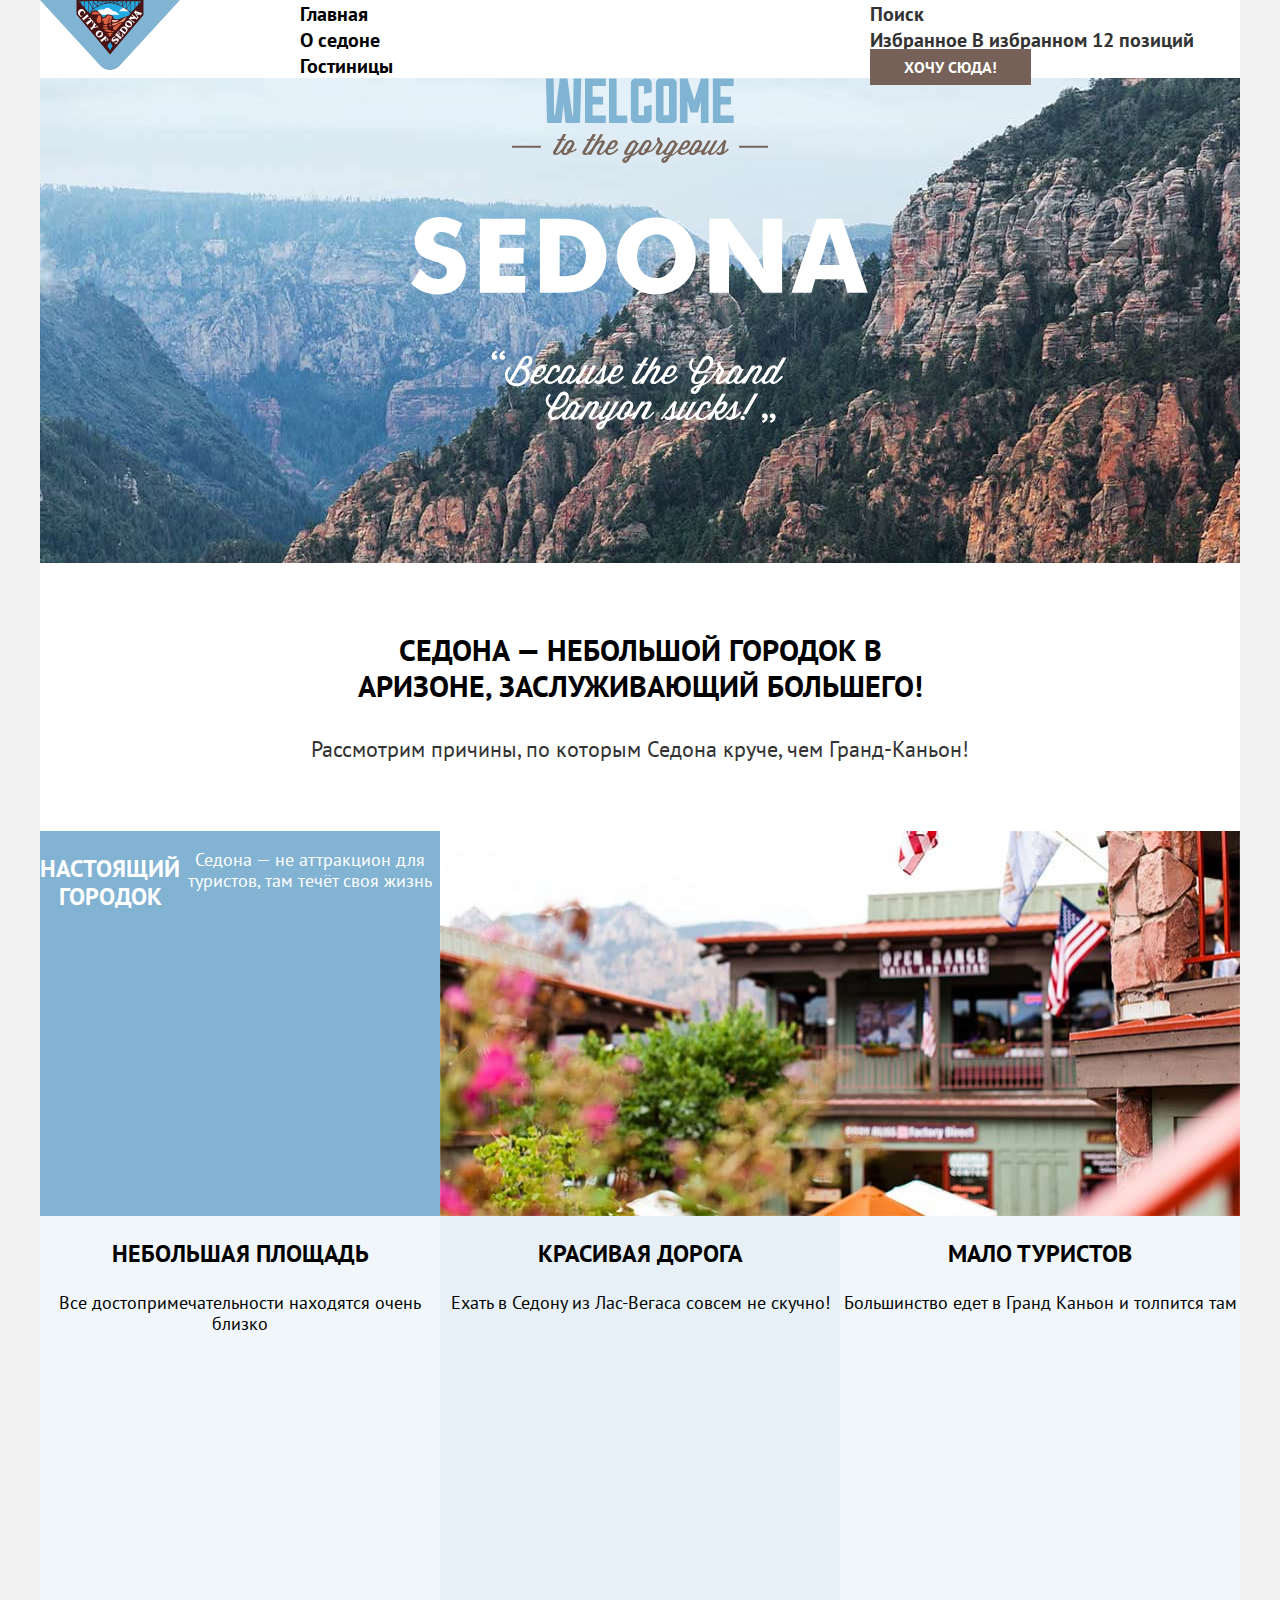
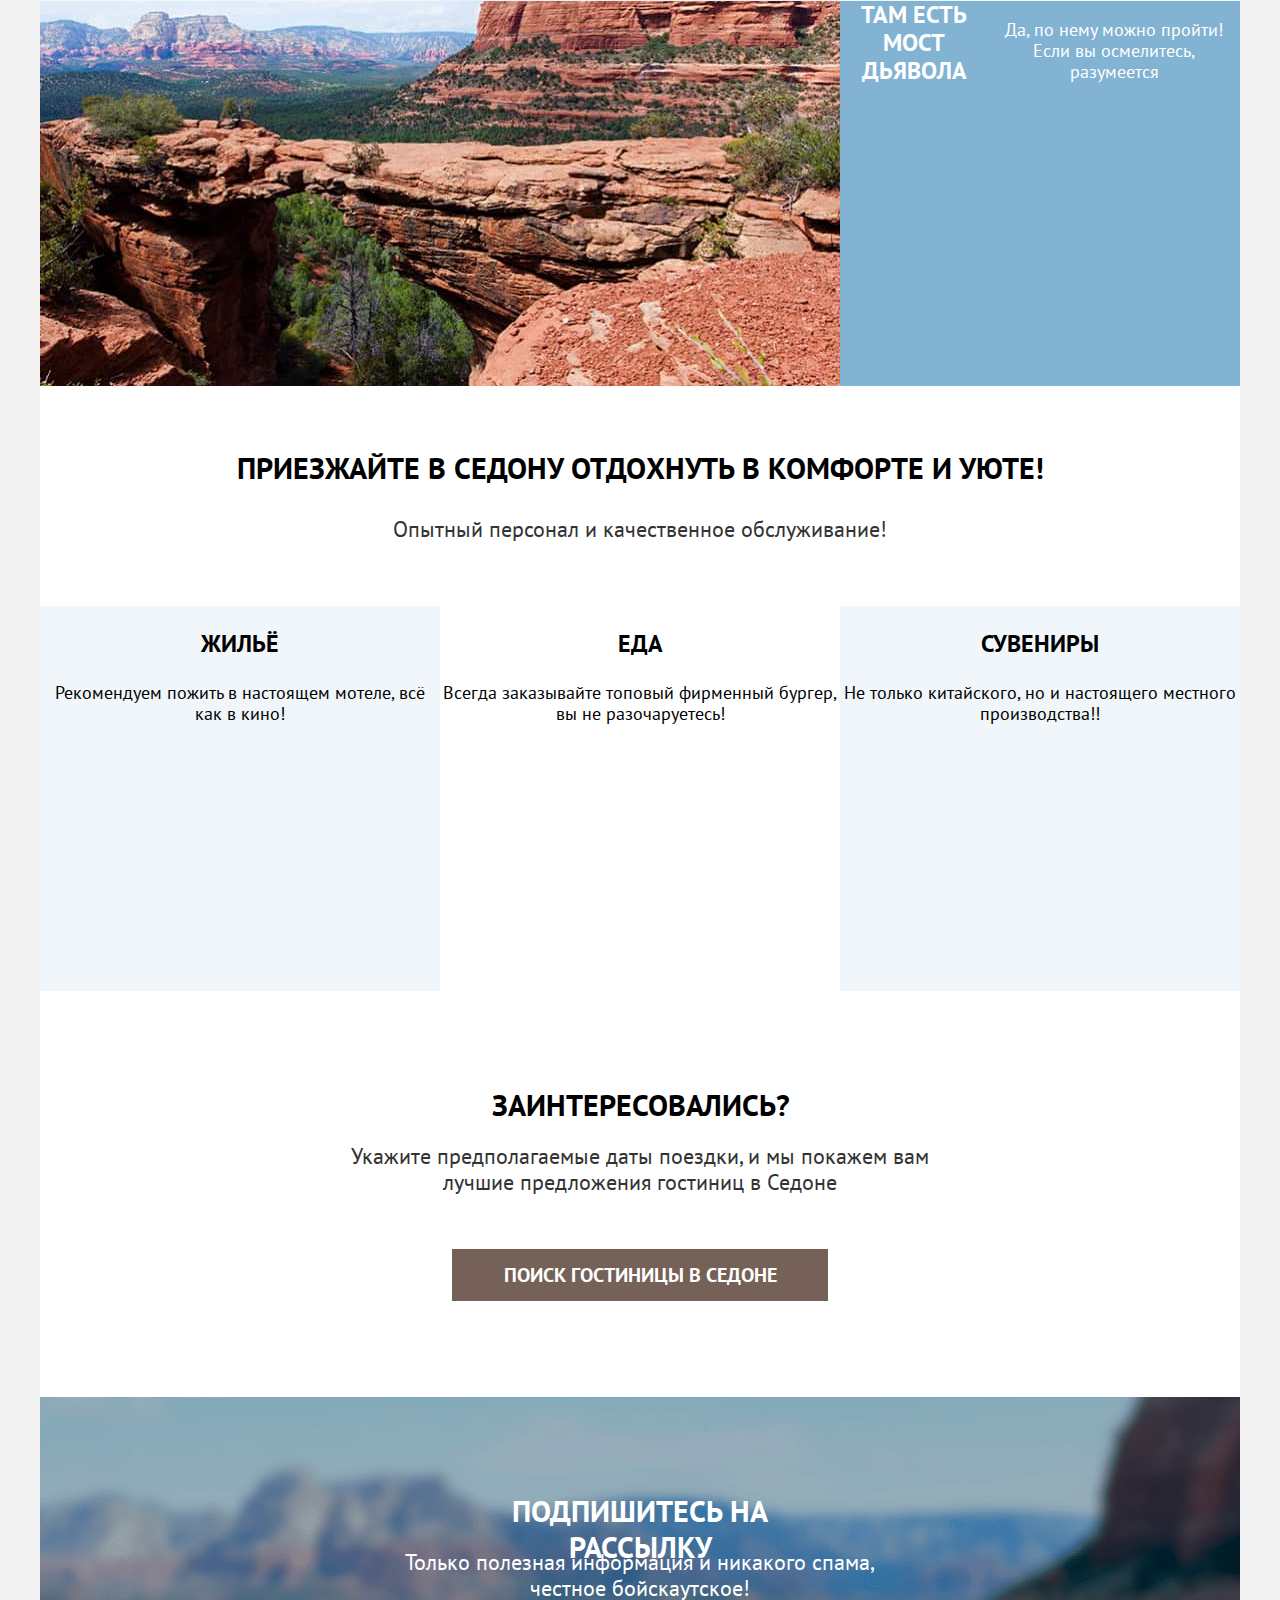
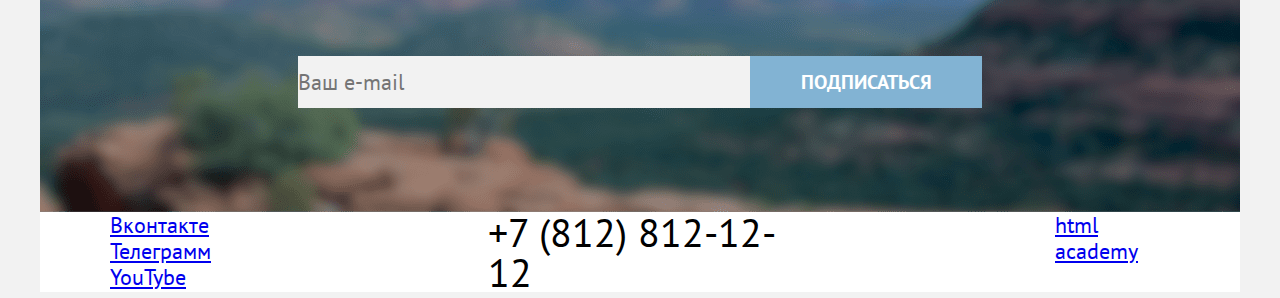
==== index.html @ b37334f2 "Закрывает тег div в main главной страницы" ====
<!DOCTYPE html>
<html lang="ru">
  <head>
    <meta charset="utf-8">
    <title>HTML Academy: Седона</title>
    <link rel="stylesheet" href="styles/styles.css">
  </head>


  <body>
    <div class="wrapper">
    <header class="page-header">
      <div class="navigation-container">
      <a class="navigation-logo" href="index.html">
        <img class="header-logo" src="images/header/logo.svg" width="140" height="70" alt="Логотип city of Sedona">
      </a>
      <nav class="navigation">
        <ul class="navigation-list">
          <li class="navigation-item">
            <a class="navigation-link navigation-link-curret" href="index.html">Главная</a>
          </li>
          <li class="navigation-item">
            <a class="navigation-link" href="#">О седоне</a>
          </li>
          <li class="navigation-item">
            <a class="navigation-link" href="catalog.html">Гостиницы</a>
          </li>
        </ul>
      </nav>

        <ul class="navigation-user-list">
          <li class="navigation-user-item">
            <a class="navigation-user-link" href="#">
              <span class="visually-hidden">
                Поиск
              </span>
            </a>
          </li>
          <li class="navigation-user-item">
            <a class="navigation-user-link" href="#">
              <span class="visually-hidden">Избранное</span>
              <span class="visually-hidden">В избранном 12 позиций</span>
            </a>
          </li>
          <li class="navigation-user-item">
            <a class="button button-navigation-user-item button-small" href="#">
                Хочу сюда!
            </a>
          </li>
        </ul>
      </div>
    </header>

    <main class="main-container main-index">
      <div class="page-container">
        <div class="main-index-promo">
          <h1 class="visually-hidden" hidden>Седона</h1>
          <img class="hero-logo" src="images/welcome.svg" width="458" height="352" alt="Welcome to the gorgeous Sedona because the grand canyon sucks">
        </div>

        <section class="advantages">
          <h2 class="visually-hidden" hidden>Преимущества</h2>
          <p class="promo-title-text">Седона — небольшой городок в Аризоне, заслуживающий большего!</p>
          <p class="advantages-text">Рассмотрим причины, по которым Седона круче, чем Гранд-Каньон!</p>
          <ul class="advantages-list">
            <li class="advantages-item-photo">
              <h3 class="advantages-title">Настоящий городок</h3>
              <p class="advantages-description">Седона — не аттракцион для туристов, там течёт своя жизнь</p>
              <img src="images/photo-1.jpg" width="800" height="385" alt="Вид из окна">
            </li>
            <li class="advantages-item">
              <h3 class="advantages-title">Небольшая площадь</h3>
              <p class="advantages-description">Все достопримечательности находятся очень близко</p>
            </li>
            <li class="advantages-item">
              <h3 class="advantages-title">Красивая дорога</h3>
              <p class="advantages-description">Ехать в Седону из Лас-Вегаса совсем не скучно!</p>
            </li>
            <li class="advantages-item">
              <h3 class="advantages-title">Мало туристов</h3>
              <p class="advantages-description">Большинство едет в Гранд Каньон и толпится там</p>
            </li>
            <li class="advantages-item-photo">
              <h3 class="visually-hidden" hidden>Мост дьявола</h3>
              <img src="images/photo-2.jpg" width="800" height="385" alt="Мост дьявола">
              <b class="advantages-title">Там есть мост дьявола</b>
              <p class="advantages-description">Да, по нему можно пройти! Если вы осмелитесь, разумеется</p>
            </li>
          </ul>
        </section>

        <section class="services">
          <h2 class="visually-hidden" hidden>Услуги</h2>
          <p class="services-title">Приезжайте в Седону отдохнуть в комфорте и уюте!</p>
          <p class="services-text">Опытный персонал и качественное обслуживание!</p>
          <ul class="services-list">
            <li class="services-item">
              <h3 class="services-hotel services-item-title">Жильё</h3>
              <p class="services-item-text">Рекомендуем пожить в настоящем мотеле, всё как в кино!</p>
            </li>
            <li class="services-item">
              <h3 class="services-food services-item-title">Еда</h3>
              <p class="services-item-text">Всегда заказывайте топовый фирменный бургер, вы не разочаруетесь!</p>
            </li>
            <li class="services-item">
              <h3 class="services-souvenirs services-item-title">Сувениры</h3>
              <p class="services-item-text">Не только китайского, но и настоящего местного производства!!</p>
            </li>
          </ul>
        </section>
        <div class="hotel-search">
          <p class="hotel-search-title">Заинтересовались?</p>
          <p class="hotel-search-text">Укажите предполагаемые даты поездки, и мы покажем вам лучшие предложения гостиниц в Седоне</p>
          <a class="button button-search-hotel button-large" href="#">ПОИСК ГОСТИНИЦЫ В СЕДОНЕ</a>
        </div>
      </div>
    </main>

    <footer class="page-footer">
      <section class="newsletter">
        <h2 class="page-main">Подпишитесь на рассылку</h2>
          <p class="page-main-text">Только полезная информация и никакого спама, честное бойскаутское!</p>
          <form class="newsletter-form" action="https://echo.htmlacademy.ru/" method="post">
          <input class="field" placeholder="Ваш e-mail" type="email" name="newsletter-mail" id="newsletter-email" required>
          <button class="button newsletter-button button-large" type="submit">
            <span>Подписаться</span>
          </button>
          </form>
      </section>

      <section class="footer-social">
        <ul class="footer-social-list">
          <li class="footer-social-item">
            <a class="social-button" href="https://vk.com/htmlacademy">
              <span class="visually-hidden">Вконтакте</span>
            </a>
          </li>
          <li class="footer-social-item">
            <a class="social-button" href="https://t.me/htmlacademy">
              <span class="visually-hidden">Телеграмм</span>
            </a>
          </li>
          <li class="footer-social-item">
            <a class="social-button" href="https://www.youtube.com/user/htmlacademyru">
              <span class="visually-hidden">YouTybe</span>
            </a>
        </ul>

        <a class="footer-contacts-phone" href="tel:+78128121212">+7 (812) 812-12-12</a>

        <a class="htmlacademy-link" href="https://htmlacademy.ru/" >
          <span class="visually-hidden">html academy</span>
        </a>

      </section>

    </footer>
  </div>

  </body>

</html>
---- styles/styles.css ----
@font-face {
  font-family: "PT Sans";
  font-style: normal;
  font-weight: 400;
  src: url("../fonts/ptsans-400.woff2") format("woff2");
  font-display: swap;
}

@font-face {
  font-family: "PT Sans";
  font-style: normal;
  font-weight: 700;
  src: url("../fonts/ptsans-700.woff2") format("woff2");
  font-display: swap;
}

html {
  height: 100%;
}

body {
  margin: 0;
  display: flex;
  min-height: 100%;
  flex-direction: column;
  font-family: "PT Sans", sans-serif;
  font-size: 22px;
  line-height: 26px;
  color: #333333;
  background-color: #F2F2F2;
}

.wrapper {
  margin-left: auto;
  margin-right: auto;
  background-color: #FFFFFF;
  width: 1200px;
}

.page-header {
  display: flex;
  width: 1200px;
  margin: 0 auto;
}

.main-container {
  flex-grow: 1;
}

/*Навигация*/

.navigation-container {
  display: flex;
  width: 1200px;
  margin: 0 auto;
}

.navigation-logo {
  width: 140px;
  margin-right: auto;
}

.navigation-list {
  width: 600px;
  margin: 0;
  padding: 0;
}

.navigation-user-list {
  width: 300px;
  margin: 0;
  padding: 0;
  margin-left:  auto;
}

.navigation-link {
  font-size: 20px;
  line-height: 24px;
  font-weight: 700;
  color: #000000;
  text-decoration: none;
}
.main-container {
  flex-grow: 1;
}

.navigation-list,
.advantages-list,
.navigation-user-list,
.services-list,
.footer-social-list {
  list-style: none;
}

.navigation-list {
  width: 450px;
  margin: 0;
  padding: 0;
}

.navigation-user-list {
  width: 370px;
  margin: 0;
  margin-left: auto;
  padding: 0;
}

.navigation-user-link {
  font-size: 20px;
  line-height: 24px;
  font-weight: 700;
  color: inherit;
  text-decoration: none;
}

.button-navigation-user-item {
  width: 92px;
  height: 20px;
  padding: 8px 34px;
}

/*Кнопки*/

.button {
  color: #FFFFFF;
  background-color: #756157;
  font: inherit;
  font-weight: 700;
  text-transform: uppercase;
  text-decoration: none;
  text-align: center;
  background-color: #756157;
}

.button-small {
  font-size: 16px;
  line-height: 20px;
  text-transform: uppercase;
}

.button-large {
  font-size: 20px;
  line-height: 36px;
  text-transform: uppercase;
}

.button-navigation-user-item {
  background-color: #756157;
}

.page-container {
  width: 1200px;
  margin: 0;
  padding: 0;
}

.main-index-promo {
  display: block;
  margin: 0 auto;
  width: 1200px;
  height: 485px;

  background-color: #8199a5;
  background-image: url("../images/hero.jpg");
  background-size: cover;
  background-repeat: no-repeat;
  background-position: center;
}

.hero-logo {
  display: block;
  margin: 0 auto;
}

.advantages-list,
.services-list {
  margin: 0;
  padding: 0;
  display: flex;
  flex-wrap: wrap;
}

.advantages {
  text-align: center;
  display: flex;
  flex-direction: column;
  margin: 0 auto;
}

.promo-title-text {
  font-size: 30px;
  line-height: 36px;
  font-weight: 700;
  text-transform: uppercase;
  color: #000000;

  width: 620px;
  height: 82px;
  margin: 0 auto;
  margin-top: 69px;
}

.advantages-text {
  margin-bottom: 69px;
}

.advantages-list {
  margin: 0;
  padding: 0;
  width: 1200px;
  display: flex;
  flex-wrap: wrap;
}

.advantages-title {
  font-size: 24px;
  line-height: 28px;
  text-transform: uppercase;
}

.advantages-item,
.services-item {
  margin: 0;
  color: #000000;
  background-color: rgba(131, 179, 211, 0.12);
  width: 400px;
  height: 385px;
}

.advantages-item-photo {
  display: flex;
  margin: 0;
  color: #FFFFFF;
  background-color: #82B3D3;
}

.advantages-photo {
  display: flex;
  flex-direction: column;
  width: 230px;
  height: 181px;
  padding: 102px 85px;
}


.advantages-item:nth-child(3) {
  background-color: rgba(131, 179, 211, 0.2);
}

.advantages-description {
  font-size: 18px;
  line-height: 21px;
}

.services{
  text-align: center;
}

.services-list {
  margin: 0;
  padding: 0;
  width: 1200px;
  display: flex;
}

.services-title {
  font-size: 30px;
  font-weight: 700;
  line-height: 36px;
  text-transform: uppercase;
  color: #000000;

  margin-top: 64px;
}

.services-text {
  margin-bottom: 64px;
}

.services-item-title {
  font-size: 24px;
  font-weight: 700;
  line-height: 28px;
  text-transform: uppercase;
  color: #000000;
}

.services-item-text {
  font-size: 18px;
  line-height: 21px;
}

.services-item:nth-child(even) {
  background-color: #FFFFFF;
}
.hotel-search {
  text-align: center;
  display: flex;
  flex-direction: column;
  width: 1200px;
  height: 406px;
}

.hotel-search-title {
  font-size: 30px;
  font-weight: 700;
  line-height: 36px;
  text-transform: uppercase;
  color: #000000;
  width: 297px;
  height: 36px;
  margin: 96px 451.5px 20px;
}

.hotel-search-text {
  width: 592px;
  height: 52px;
  margin: 0 304px;
}

.button-search-hotel {
  background-color: #756157;
  width: 276px;
  height: 36px;
  display: block;
  padding: 8px 50px;
  margin: 54px 412px 96px;
}

.newsletter {
  color: #FFFFFF;
  background-color: #9ec4e0;
  background-image: url("../images/footer/subscribe.png");
  background-size: cover;
  background-repeat: no-repeat;
  text-align: center;

  width: 1200px;
  height: 415px;
  margin: 0 auto;
  display: flex;
  flex-direction: column;
}

.page-main {
  font-size: 30px;
  font-weight: 700;
  line-height: 36px;
  text-transform: uppercase;

  width: 404px;
  height: 36.35px;
  margin: 96px 398px 20px;
}

.page-main-text {
  width: 475px;
  height: 52.51px;
  margin: 0 362.5px 54px;
}

.newsletter-form {
  display: flex;
  margin: 0 auto;
}

.field {
  font-size: 18px;;
  line-height: 24px;
  font: inherit;
  color: #000000;
  background-color: #F2F2F2;

  width: 452px;
  height: 52px;
  padding: 0;
  border: 0;
}

.newsletter-button {
  font-size: 20px;
  font-weight: 700;
  line-height: 36px;
  text-transform: uppercase;
  color: #FFFFFF;
  background-color: #82B3D3;

  width: 232px;
  height: 52px;
  padding: 0;
  border: 0;
}

.footer-social {
  display: flex;
  margin: 0 auto;
  justify-content: space-between;
  margin-left: 70px;
  margin-right: 70px;
}

.footer-social-list {
  width: 142px;
  margin: 0;
  padding: 0;
}

.footer-contacts-phone {
  width: 331px;
  font-size: 40px;
  line-height: 1;
  text-transform: uppercase;
  color: #000000;
  text-decoration: none;
}

.htmlacademy-link {
  width: 115px;
}

/*Catalog*/

.main-inner {
  display: flex;
  flex-direction: column;
  margin: 0 auto;
}

.filter-container {
  width: 1200px;
  height: 412px;
  color: #FFFFFF;
  background-color: #8abada;
  background-image: url("../images/filter.jpg");
  background-size: cover;
  background-repeat: no-repeat;
}

.inner-title {
  font-size: 60px;
  font-weight: 700;
  line-height: 78px;

  display: inline;
  width: 494.4px;
  height: 78px;
  margin: 35px 635.6px 8px 70px;
}

.breadcrumbs,
.catalog-filter-list,
.hotel-list,
.pagination {
  list-style: none;
}

/*Отборы*/

.catalog-filter-list {
  display: flex;
  flex-direction: column;
  width: 150.43px;
  height: 157px;
  padding-left: 0;
  margin: 0;
  }

.breadcrumbs {
  display: flex;
  margin-left: 70px;
  margin-bottom: 40px;
  margin-top: 0;
  padding: 0;
}

.breadcrumbs-link {
  font-size: 16px;
  line-height: 21px;
  margin-right: 28.5px;
}

.catalog-hotels {
  display: flex;
}
.catalog-filter {
  display: flex;
}


.catalog-filtr-group {
  margin-left: 70px;
  margin-right: 0;
  border: none;
  padding: 0;
}

/*Стоимость*/

.catalog-filter-price {
  display: flex;
  flex-direction: column;
  width: 288px;
  height: 160px;
  margin-left: 70px;
}

.catalog-filter-title {
  font-size: 20px;
  line-height: 24px;
  font-weight: 700;
  margin-bottom: 16px;
}

.catalog-filter-item {
  font-size: 18px;
  line-height: 23px;
  margin-top: 16px;
}

.filter-price {
  width: 288px;
  height: 160px;
  display: flex;
  justify-content: space-between;
}

.number-input {
  font-size: 18px;
  line-height: 24px;
  font-weight: 700;
  font-family: inherit;

  width: 143px;
  height: 24px;
  padding-top: 12px;
  padding-bottom: 12px;
  padding-left: 20px;
  margin: 12px 2px 32px 0;
  border: none;
}

/*Кнопки фильтра*/

.filter-button {
  width: 191px;
  height: 104px;
  margin-left: 70px;
  margin-top: 54px;
}

.button-submit {
  padding: 8px 50px;
  margin: 0 0 32px 70px;
  border: none;
  background-color: #82B3D3;
}

.button-reset {
  padding: 8px 57.5px;
  margin: 0 0 32px 70px;
  border: none;
  background-color: transparent;
}

/*Результаты поиска*/

.catalog-hotel-search {
  width: 1060px;
  padding-left: 70px;
  padding-right: 70px;
  background-color: #FFFFFF;
}

.results {
  display: flex;
}

.catalog-search {
  width: 338px;
  margin-right: 200px;
  font-size: 30px;
  line-height: 36px;
  font-weight: 700;
  text-transform: uppercase;
  color: #000000;
}

.select-control {
  width: 292px;
  height: 44px;
  margin-right: 62px;
}

.button-light {
  width: 48px;
  margin-left: 8px;
  font-size: 8px;
  background-color: #FFFFFF;
  color: #000000;
}

.select-control,
.info {
  font-size: 18px;
  line-height: 21px;
  color: #333333;
}

.hotel-list {
  display: flex;
  flex-wrap: wrap;
  margin: 0 auto;
  padding: 0;
  justify-content: space-between;
}

.hotel-card {
  text-align: center;
  width: 298px;
  padding: 20px;
  border: solid;
  border-color: rgba(230, 230, 230, 1);
  border-width: 1px;
}

.hotel-card-link {
  font-size: 24px;
  line-height: 28px;
  color: #000000;
  font-weight: 700;
  text-decoration: none;
}


.details {
  background-color: #756157;
}

.favourites {
  background-color: #82B3D3;
}

.favourites-in {
  background-color: #7DB54F;
}

.hotel-rating {
  color: #333333;
  background-color: #F2F2F2;
  font-weight: 400;
}

/*Пагинация*/

.pagination {
  display: flex;
  margin: 0 auto;
  width: 1060px;
  height: 60px;
  margin-top: 40px;
}

.pagination-link {
  font-size: 20px;
  line-height: 36px;
  font-weight: 700;
  color: #FFFFFF;
  background-color: #82B3D3;
  text-decoration: none;
  text-align: center;
}

.ellipsis {
  font-weight: 400;
  color: #000000;
  background-color:inherit;
}

.pagination-current {
  color: #000000;
  background-color: #F2F2F2;
}

.pade-footer-catalog {
  text-align: center;

  width: 1200px;
  height: 415px;
  margin: 0 auto;
  display: flex;
  flex-direction: column;
}

.pade-footer-catalog {
  color: #000000;
  background-color: #FFFFFF;
}

.page-main-text-catalog {
  color: #333333;
}
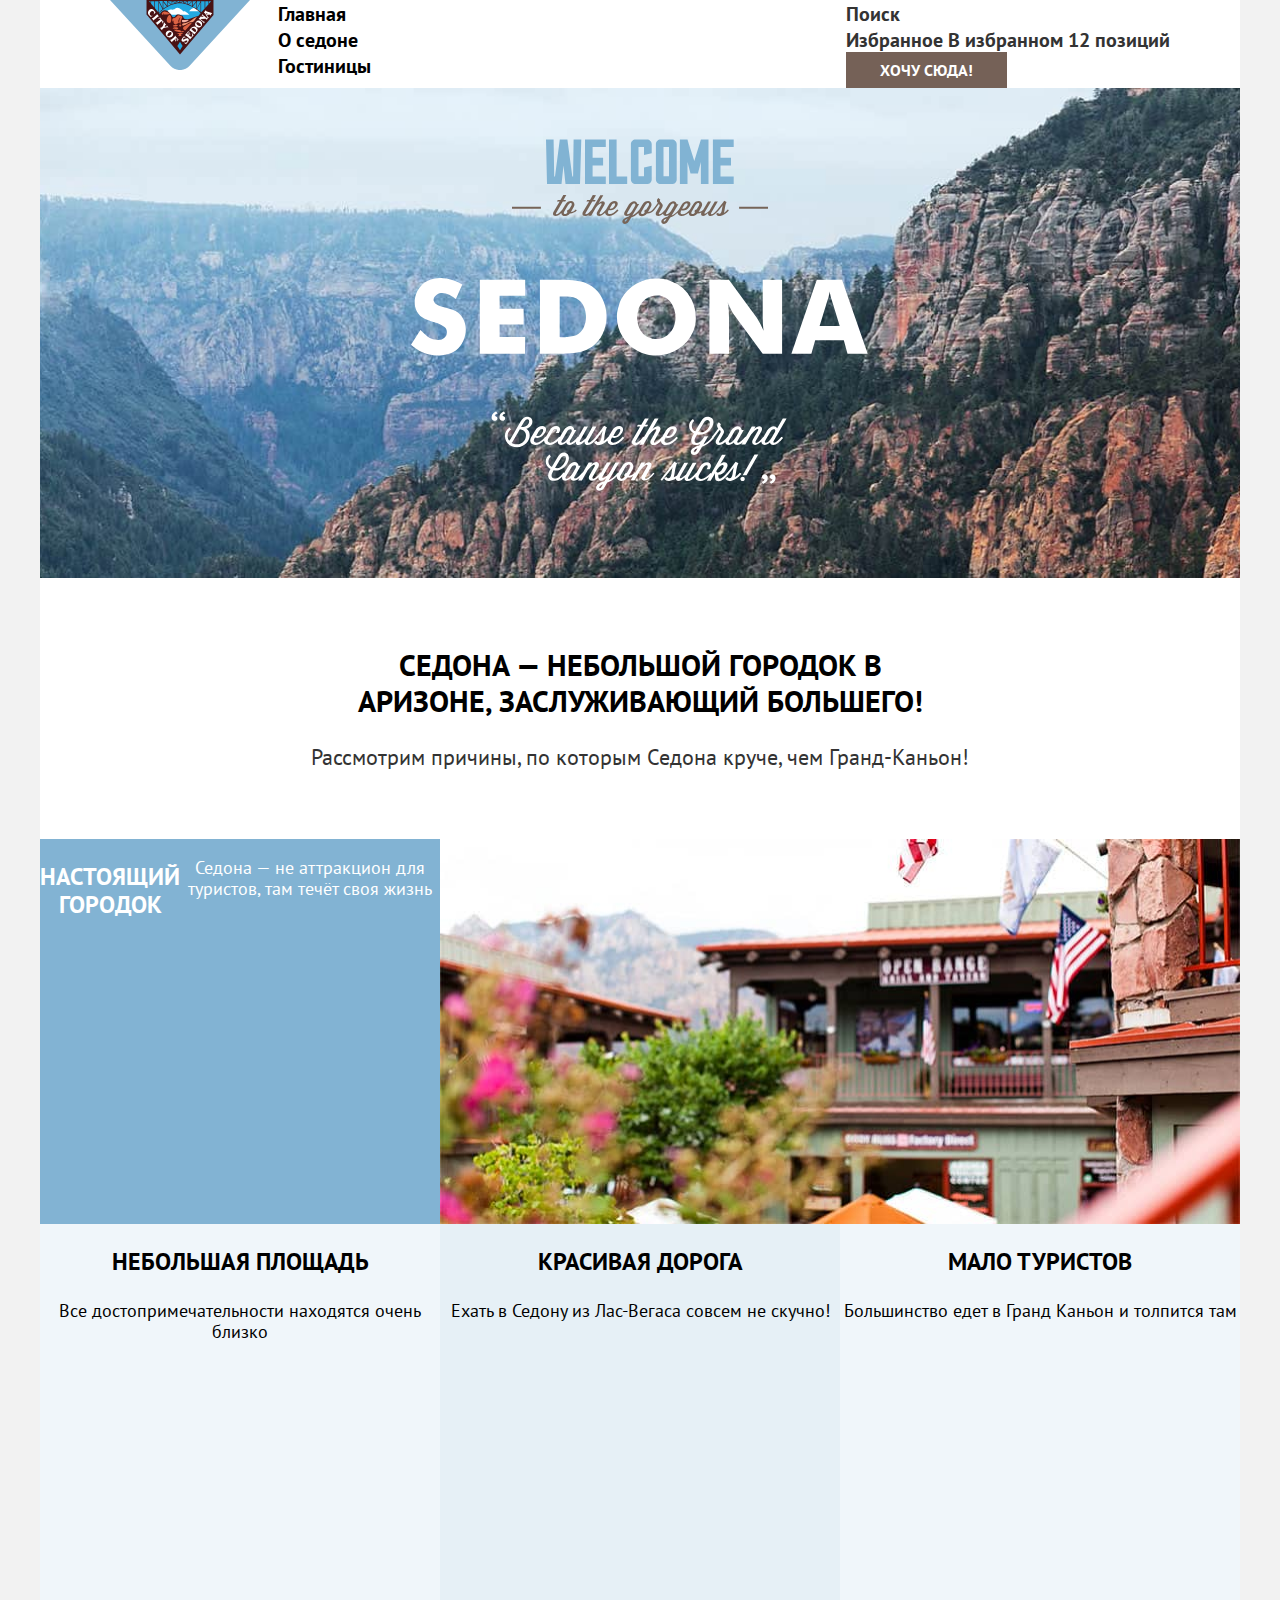
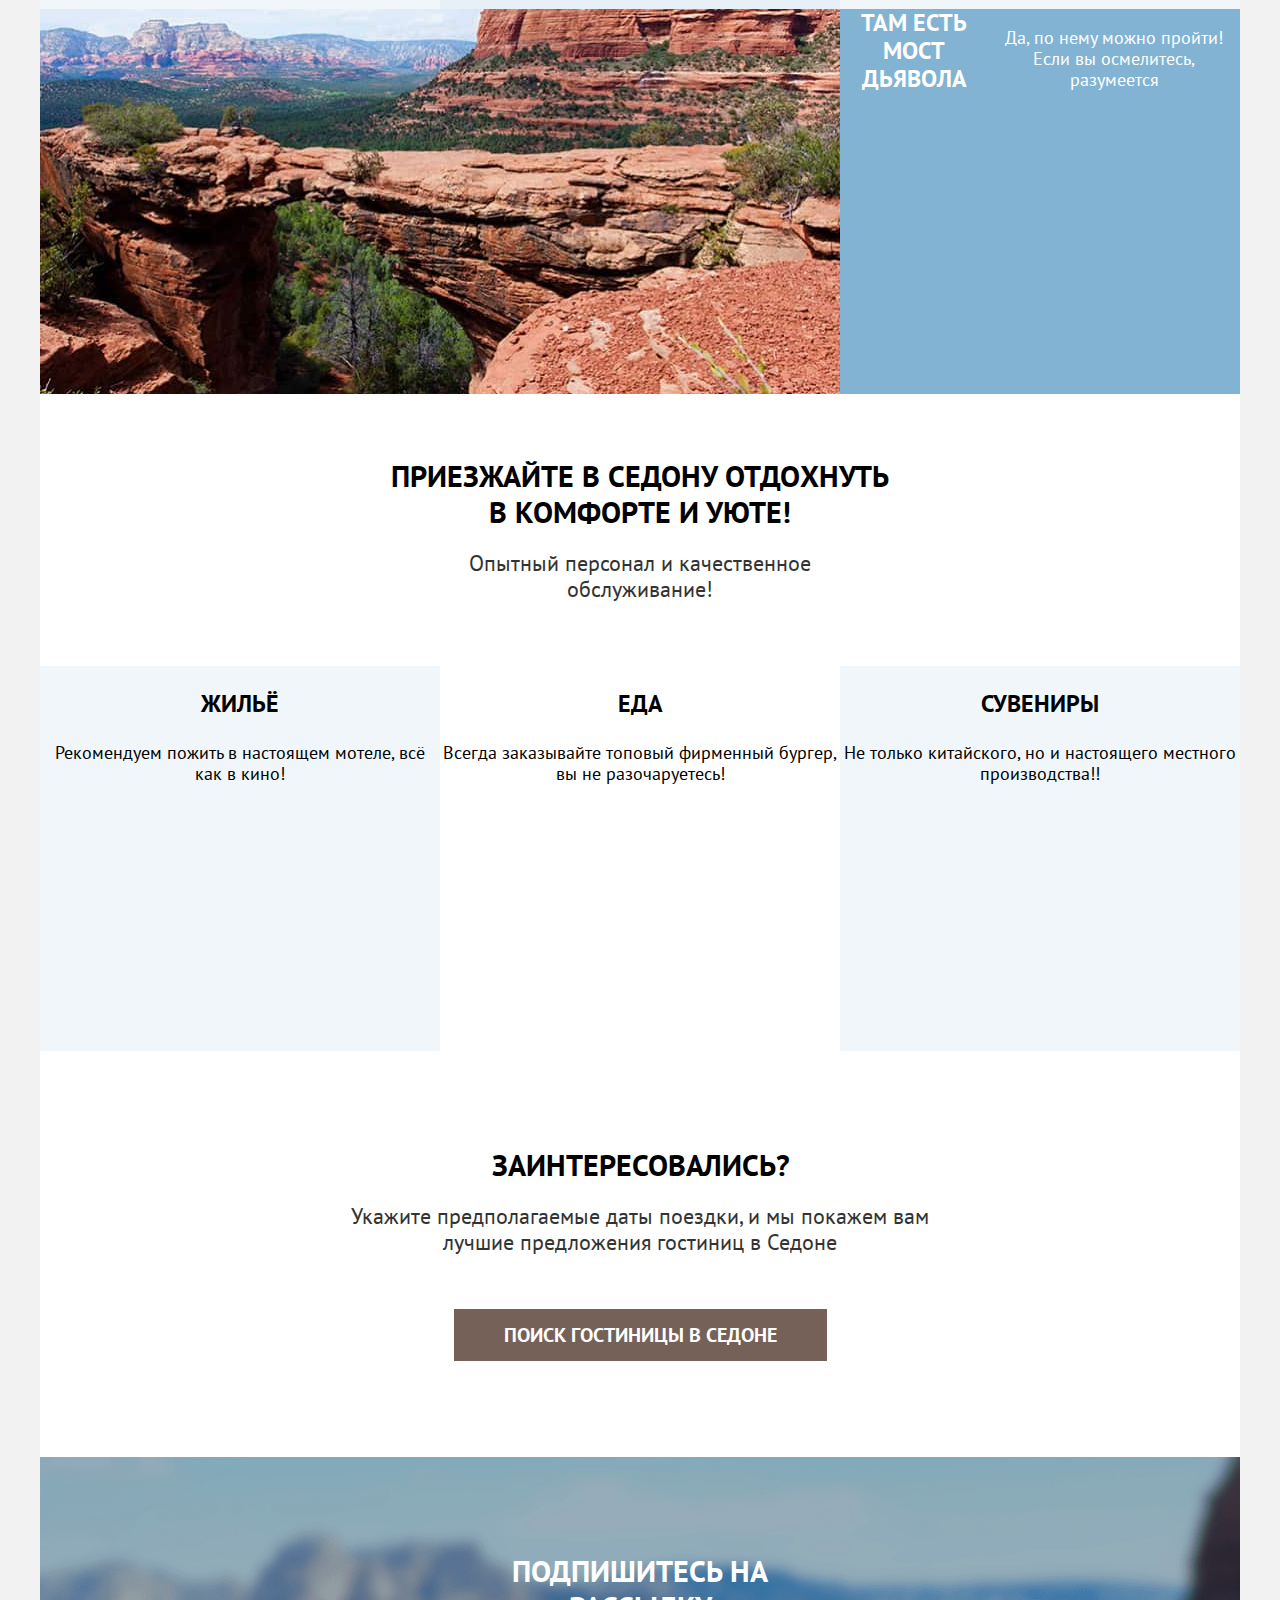
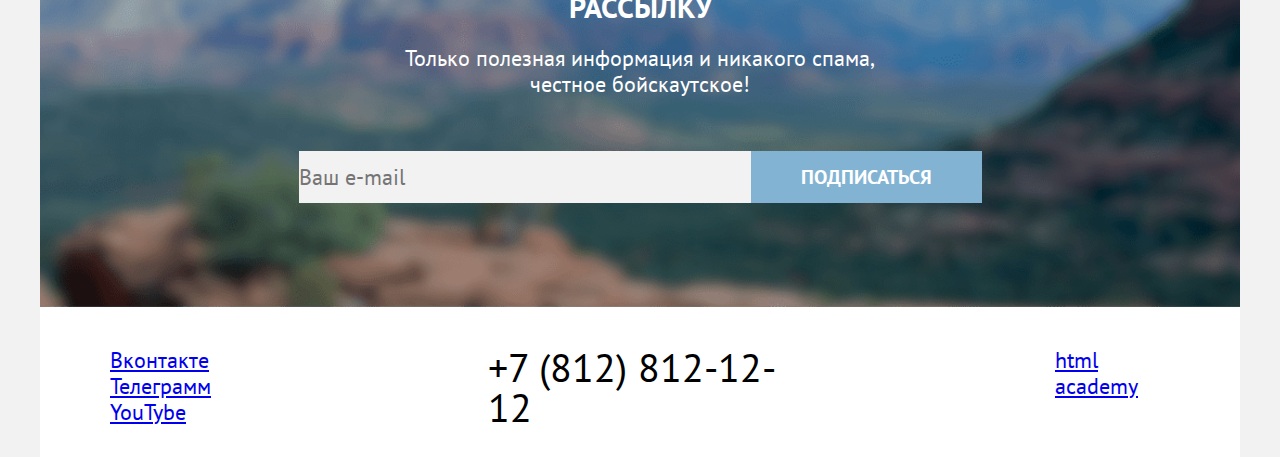
==== commit 649aab24: "Исправляет замечания: сетка страниц и крупных блоков на флексах" ====
--- a/index.html
+++ b/index.html
@@ -8,9 +8,8 @@
 
 
   <body>
-    <div class="wrapper">
+    <div class="wrapper page-box">
     <header class="page-header">
-      <div class="navigation-container">
       <a class="navigation-logo" href="index.html">
         <img class="header-logo" src="images/header/logo.svg" width="140" height="70" alt="Логотип city of Sedona">
       </a>
@@ -48,11 +47,9 @@
             </a>
           </li>
         </ul>
-      </div>
     </header>
 
     <main class="main-container main-index">
-      <div class="page-container">
         <div class="main-index-promo">
           <h1 class="visually-hidden" hidden>Седона</h1>
           <img class="hero-logo" src="images/welcome.svg" width="458" height="352" alt="Welcome to the gorgeous Sedona because the grand canyon sucks">
@@ -113,7 +110,6 @@
           <p class="hotel-search-text">Укажите предполагаемые даты поездки, и мы покажем вам лучшие предложения гостиниц в Седоне</p>
           <a class="button button-search-hotel button-large" href="#">ПОИСК ГОСТИНИЦЫ В СЕДОНЕ</a>
         </div>
-      </div>
     </main>
 
     <footer class="page-footer">
--- a/styles/styles.css
+++ b/styles/styles.css
@@ -20,9 +20,7 @@
 
 body {
   margin: 0;
-  display: flex;
   min-height: 100%;
-  flex-direction: column;
   font-family: "PT Sans", sans-serif;
   font-size: 22px;
   line-height: 26px;
@@ -37,10 +35,15 @@
   width: 1200px;
 }
 
+.page-box {
+  display: flex;
+  flex-direction: column;
+}
+
 .page-header {
   display: flex;
-  width: 1200px;
-  margin: 0 auto;
+  padding-left: 70px;
+  padding-right: 70px;
 }
 
 .main-container {
@@ -49,28 +52,8 @@
 
 /*Навигация*/
 
-.navigation-container {
-  display: flex;
-  width: 1200px;
-  margin: 0 auto;
-}
-
 .navigation-logo {
-  width: 140px;
-  margin-right: auto;
-}
-
-.navigation-list {
-  width: 600px;
-  margin: 0;
-  padding: 0;
-}
-
-.navigation-user-list {
-  width: 300px;
-  margin: 0;
-  padding: 0;
-  margin-left:  auto;
+  margin-right: 28px;
 }
 
 .navigation-link {
@@ -80,29 +63,18 @@
   color: #000000;
   text-decoration: none;
 }
-.main-container {
-  flex-grow: 1;
-}
-
-.navigation-list,
-.advantages-list,
-.navigation-user-list,
-.services-list,
-.footer-social-list {
-  list-style: none;
-}
 
 .navigation-list {
-  width: 450px;
-  margin: 0;
-  padding: 0;
+  margin: 0;
+  padding: 0;
+  list-style: none;
 }
 
 .navigation-user-list {
-  width: 370px;
   margin: 0;
   margin-left: auto;
   padding: 0;
+  list-style: none;
 }
 
 .navigation-user-link {
@@ -111,12 +83,6 @@
   font-weight: 700;
   color: inherit;
   text-decoration: none;
-}
-
-.button-navigation-user-item {
-  width: 92px;
-  height: 20px;
-  padding: 8px 34px;
 }
 
 /*Кнопки*/
@@ -129,7 +95,7 @@
   text-transform: uppercase;
   text-decoration: none;
   text-align: center;
-  background-color: #756157;
+  display: inline-block;
 }
 
 .button-small {
@@ -145,21 +111,10 @@
 }
 
 .button-navigation-user-item {
-  background-color: #756157;
-}
-
-.page-container {
-  width: 1200px;
-  margin: 0;
-  padding: 0;
+  padding: 8px 34px;
 }
 
 .main-index-promo {
-  display: block;
-  margin: 0 auto;
-  width: 1200px;
-  height: 485px;
-
   background-color: #8199a5;
   background-image: url("../images/hero.jpg");
   background-size: cover;
@@ -168,23 +123,14 @@
 }
 
 .hero-logo {
-  display: block;
-  margin: 0 auto;
-}
-
-.advantages-list,
-.services-list {
-  margin: 0;
-  padding: 0;
-  display: flex;
-  flex-wrap: wrap;
-}
+  padding: 51px 371px 82px 371px;
+}
+
+/*Преимущества и услуги*/
 
 .advantages {
   text-align: center;
-  display: flex;
-  flex-direction: column;
-  margin: 0 auto;
+  padding-top: 69px;
 }
 
 .promo-title-text {
@@ -193,15 +139,13 @@
   font-weight: 700;
   text-transform: uppercase;
   color: #000000;
-
-  width: 620px;
-  height: 82px;
   margin: 0 auto;
-  margin-top: 69px;
+  padding: 0 290px 25px;
 }
 
 .advantages-text {
-  margin-bottom: 69px;
+  margin: 0;
+  padding-bottom: 69px;
 }
 
 .advantages-list {
@@ -210,6 +154,7 @@
   width: 1200px;
   display: flex;
   flex-wrap: wrap;
+  list-style: none;
 }
 
 .advantages-title {
@@ -229,7 +174,6 @@
 
 .advantages-item-photo {
   display: flex;
-  margin: 0;
   color: #FFFFFF;
   background-color: #82B3D3;
 }
@@ -254,6 +198,7 @@
 
 .services{
   text-align: center;
+  padding-top: 64px;
 }
 
 .services-list {
@@ -261,6 +206,7 @@
   padding: 0;
   width: 1200px;
   display: flex;
+  list-style: none;
 }
 
 .services-title {
@@ -269,12 +215,13 @@
   line-height: 36px;
   text-transform: uppercase;
   color: #000000;
-
-  margin-top: 64px;
+  margin: 0;
+  padding: 0 347.5px 20px;
 }
 
 .services-text {
-  margin-bottom: 64px;
+  margin: 0;
+  padding: 0 355px 64px;
 }
 
 .services-item-title {
@@ -293,12 +240,12 @@
 .services-item:nth-child(even) {
   background-color: #FFFFFF;
 }
+
+/*Поиск гостицины*/
+
 .hotel-search {
   text-align: center;
-  display: flex;
-  flex-direction: column;
-  width: 1200px;
-  height: 406px;
+  padding-bottom: 96px;
 }
 
 .hotel-search-title {
@@ -307,25 +254,21 @@
   line-height: 36px;
   text-transform: uppercase;
   color: #000000;
-  width: 297px;
-  height: 36px;
-  margin: 96px 451.5px 20px;
+  margin: 0;
+  padding: 96px 451.5px 20px;
 }
 
 .hotel-search-text {
-  width: 592px;
-  height: 52px;
-  margin: 0 304px;
+  margin: 0;
+  padding: 0 304px 54px;
 }
 
 .button-search-hotel {
   background-color: #756157;
-  width: 276px;
-  height: 36px;
-  display: block;
   padding: 8px 50px;
-  margin: 54px 412px 96px;
-}
+}
+
+/*Footer*/
 
 .newsletter {
   color: #FFFFFF;
@@ -334,12 +277,9 @@
   background-size: cover;
   background-repeat: no-repeat;
   text-align: center;
-
-  width: 1200px;
-  height: 415px;
-  margin: 0 auto;
   display: flex;
   flex-direction: column;
+  padding-bottom: 104px;
 }
 
 .page-main {
@@ -347,16 +287,13 @@
   font-weight: 700;
   line-height: 36px;
   text-transform: uppercase;
-
-  width: 404px;
-  height: 36.35px;
-  margin: 96px 398px 20px;
+  margin: 0;
+  padding: 96px 398px 20px;
 }
 
 .page-main-text {
-  width: 475px;
-  height: 52.51px;
-  margin: 0 362.5px 54px;
+  margin: 0;
+  padding: 0 362.5px 54px;
 }
 
 .newsletter-form {
@@ -384,25 +321,21 @@
   text-transform: uppercase;
   color: #FFFFFF;
   background-color: #82B3D3;
-
-  width: 232px;
-  height: 52px;
-  padding: 0;
+  padding: 8px 50px;
   border: 0;
 }
 
 .footer-social {
   display: flex;
-  margin: 0 auto;
   justify-content: space-between;
-  margin-left: 70px;
-  margin-right: 70px;
+  padding: 40px 70px 30px;
 }
 
 .footer-social-list {
   width: 142px;
   margin: 0;
   padding: 0;
+  list-style: none;
 }
 
 .footer-contacts-phone {
@@ -418,17 +351,18 @@
   width: 115px;
 }
 
+
+
 /*Catalog*/
 
-.main-inner {
+/*.main-inner {
   display: flex;
   flex-direction: column;
   margin: 0 auto;
-}
+}*/
 
 .filter-container {
-  width: 1200px;
-  height: 412px;
+  padding: 35px 70px 70px;
   color: #FFFFFF;
   background-color: #8abada;
   background-image: url("../images/filter.jpg");
@@ -440,37 +374,30 @@
   font-size: 60px;
   font-weight: 700;
   line-height: 78px;
-
-  display: inline;
-  width: 494.4px;
-  height: 78px;
-  margin: 35px 635.6px 8px 70px;
-}
-
-.breadcrumbs,
-.catalog-filter-list,
-.hotel-list,
-.pagination {
-  list-style: none;
+  margin: 0;
+  padding-bottom: 8px;
 }
 
 /*Отборы*/
 
 .catalog-filter-list {
-  display: flex;
+  margin: 0;
+  padding: 0;
+  /*display: flex;
   flex-direction: column;
   width: 150.43px;
   height: 157px;
   padding-left: 0;
-  margin: 0;
+  margin: 0;*/
+  list-style: none;
   }
 
 .breadcrumbs {
   display: flex;
-  margin-left: 70px;
-  margin-bottom: 40px;
-  margin-top: 0;
-  padding: 0;
+  margin: 0;
+  padding: 0;
+  padding-bottom: 40px;
+  list-style: none;
 }
 
 .breadcrumbs-link {
@@ -480,48 +407,47 @@
 }
 
 .catalog-hotels {
-  display: flex;
-}
+}
+
 .catalog-filter {
   display: flex;
 }
 
-
 .catalog-filtr-group {
+  min-width: 150px;
+  border: none;
+  padding: 0;
+  margin: 0;
+  margin-right: 70px;
+}
+
+.catalog-filter-price {
+  display: flex;
+  flex-direction: column;
   margin-left: 70px;
-  margin-right: 0;
+  margin-right: 68px;
+  padding: 0;
   border: none;
-  padding: 0;
-}
-
-/*Стоимость*/
-
-.catalog-filter-price {
-  display: flex;
-  flex-direction: column;
-  width: 288px;
-  height: 160px;
-  margin-left: 70px;
 }
 
 .catalog-filter-title {
   font-size: 20px;
   line-height: 24px;
   font-weight: 700;
-  margin-bottom: 16px;
+  padding: 0;
+  padding-bottom: 16px;
 }
 
 .catalog-filter-item {
   font-size: 18px;
   line-height: 23px;
-  margin-top: 16px;
+  padding-top: 16px;
 }
 
 .filter-price {
-  width: 288px;
-  height: 160px;
-  display: flex;
-  justify-content: space-between;
+  display: flex;
+  padding-top: 16px;
+  padding-bottom: 36px;
 }
 
 .number-input {
@@ -529,35 +455,27 @@
   line-height: 24px;
   font-weight: 700;
   font-family: inherit;
-
-  width: 143px;
-  height: 24px;
-  padding-top: 12px;
-  padding-bottom: 12px;
-  padding-left: 20px;
-  margin: 12px 2px 32px 0;
+  max-width: 121px;
+  padding: 12px 0 12px 20px;
+  margin-right: 2px;
   border: none;
 }
 
 /*Кнопки фильтра*/
 
 .filter-button {
-  width: 191px;
-  height: 104px;
-  margin-left: 70px;
-  margin-top: 54px;
+  padding-top: 56px;
 }
 
 .button-submit {
   padding: 8px 50px;
-  margin: 0 0 32px 70px;
   border: none;
+  margin-bottom: 32px;
   background-color: #82B3D3;
 }
 
 .button-reset {
   padding: 8px 57.5px;
-  margin: 0 0 32px 70px;
   border: none;
   background-color: transparent;
 }
@@ -565,18 +483,16 @@
 /*Результаты поиска*/
 
 .catalog-hotel-search {
-  width: 1060px;
-  padding-left: 70px;
-  padding-right: 70px;
+  padding: 50px 70px 60px;
   background-color: #FFFFFF;
 }
 
 .results {
   display: flex;
+  padding-bottom: 40px;
 }
 
 .catalog-search {
-  width: 338px;
   margin-right: 200px;
   font-size: 30px;
   line-height: 36px;
@@ -586,20 +502,24 @@
 }
 
 .select-control {
-  width: 292px;
-  height: 44px;
+  font-size: 18px;
+  line-height: 21px;
+  color: #333333;
+  min-width: 290px;
+  padding: 14px 0 14px 20px;
+  border-width: 2px;
   margin-right: 62px;
+
 }
 
 .button-light {
-  width: 48px;
   margin-left: 8px;
+  max-width: 48px;
   font-size: 8px;
   background-color: #FFFFFF;
   color: #000000;
 }
 
-.select-control,
 .info {
   font-size: 18px;
   line-height: 21px;
@@ -611,7 +531,9 @@
   flex-wrap: wrap;
   margin: 0 auto;
   padding: 0;
+  margin-bottom: 40px;
   justify-content: space-between;
+  list-style: none;
 }
 
 .hotel-card {
@@ -621,6 +543,7 @@
   border: solid;
   border-color: rgba(230, 230, 230, 1);
   border-width: 1px;
+  margin-bottom: 20px;
 }
 
 .hotel-card-link {
@@ -658,6 +581,7 @@
   width: 1060px;
   height: 60px;
   margin-top: 40px;
+  list-style: none;
 }
 
 .pagination-link {
@@ -683,7 +607,8 @@
 
 .pade-footer-catalog {
   text-align: center;
-
+  color: #000000;
+  background-color: #FFFFFF;
   width: 1200px;
   height: 415px;
   margin: 0 auto;
@@ -691,11 +616,6 @@
   flex-direction: column;
 }
 
-.pade-footer-catalog {
-  color: #000000;
-  background-color: #FFFFFF;
-}
-
 .page-main-text-catalog {
   color: #333333;
 }
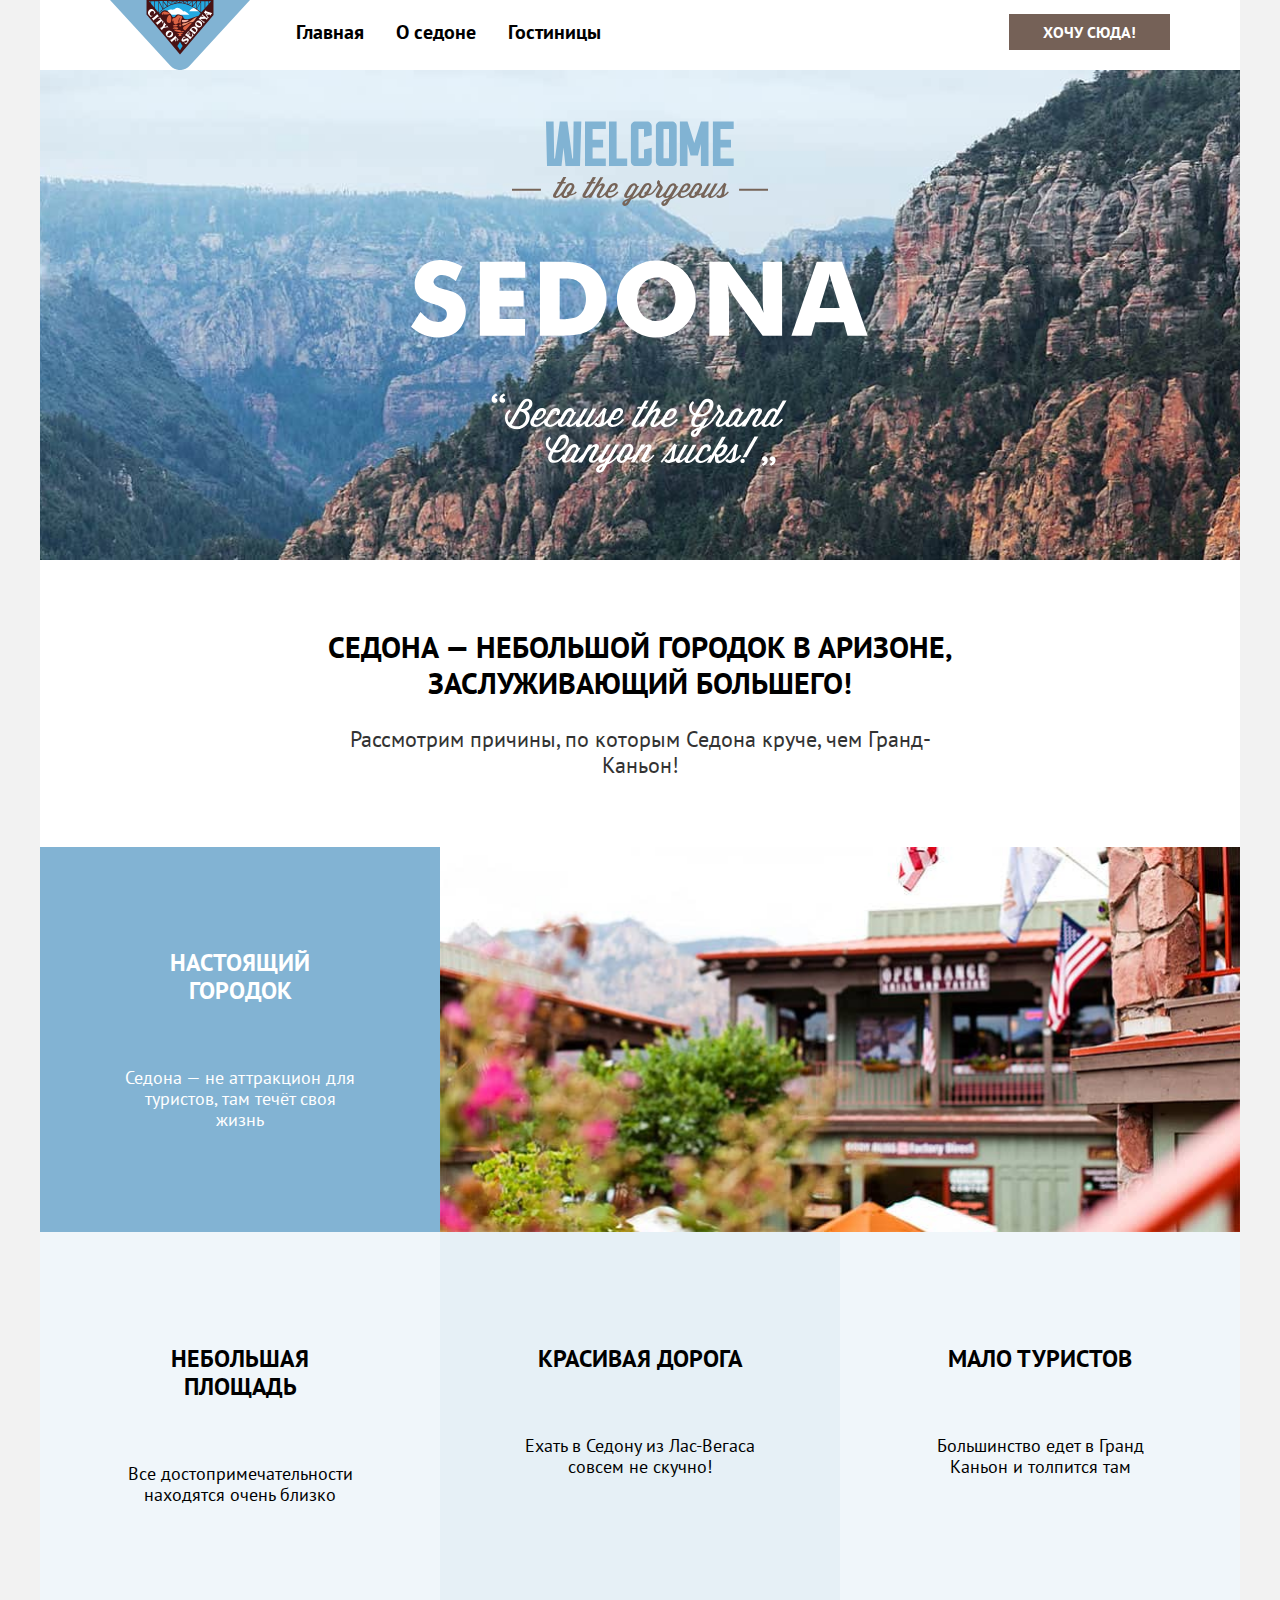
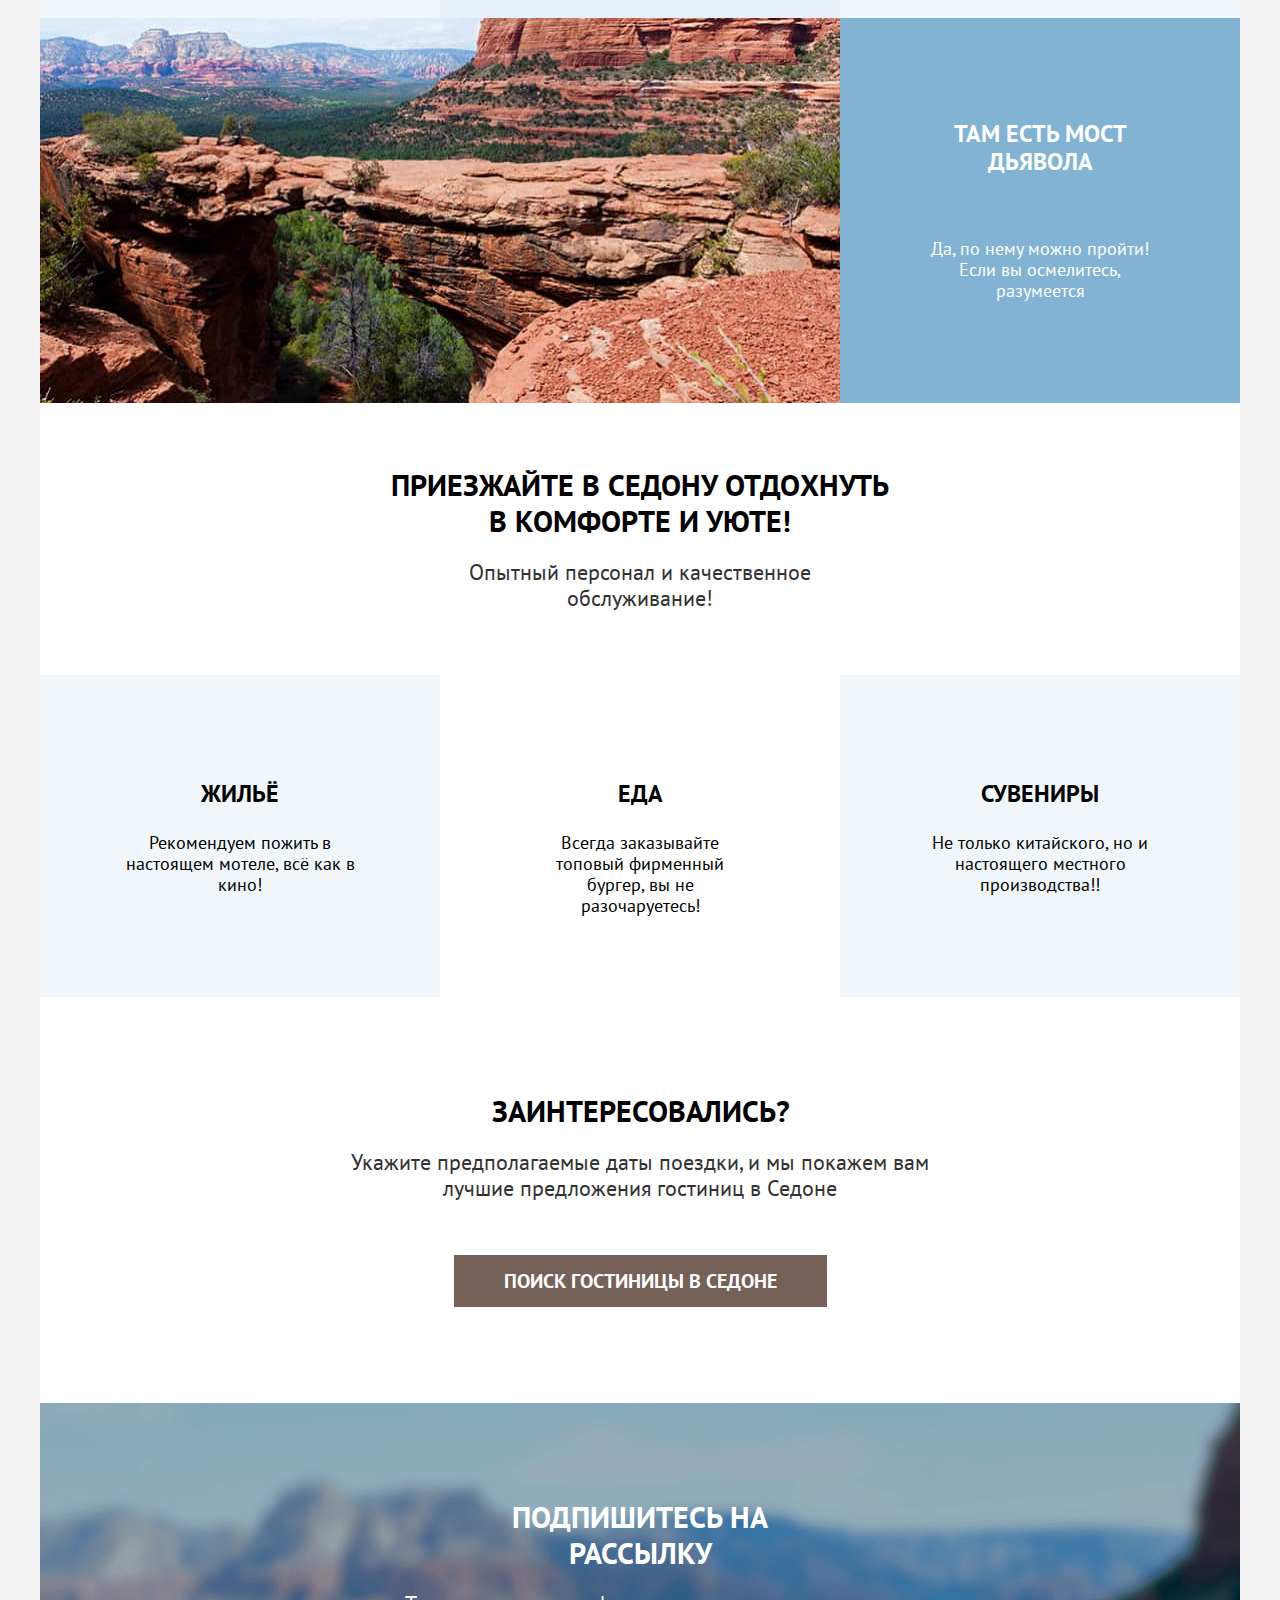
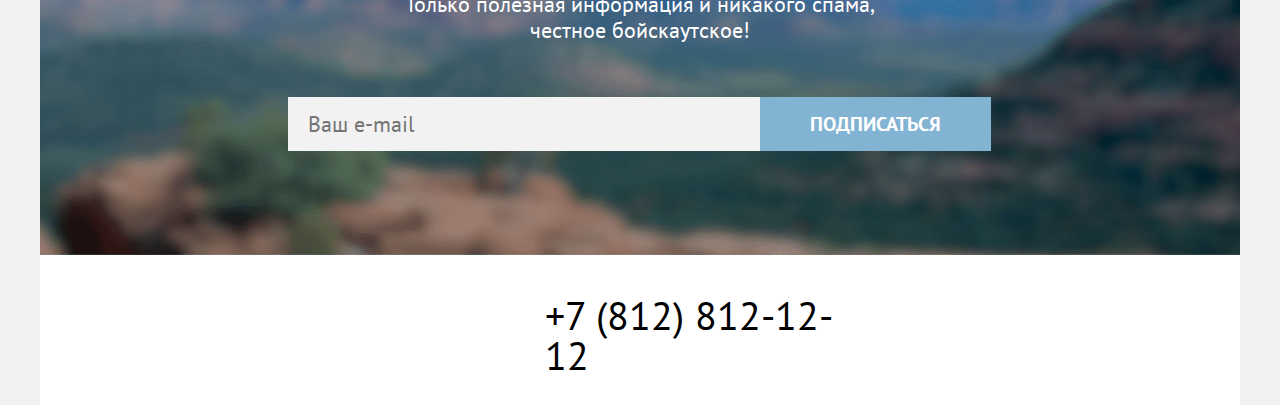
==== commit 5173465b: "Исправляет комментарии к микросеткам и создает карточки каталога на гридах" ====
--- a/index.html
+++ b/index.html
@@ -11,7 +11,7 @@
     <div class="wrapper page-box">
     <header class="page-header">
       <a class="navigation-logo" href="index.html">
-        <img class="header-logo" src="images/header/logo.svg" width="140" height="70" alt="Логотип city of Sedona">
+        <img class="header-logo" src="images/header/logo.svg" width="140" height="70" alt="Логотип city of Sedona.">
       </a>
       <nav class="navigation">
         <ul class="navigation-list">
@@ -51,19 +51,21 @@
 
     <main class="main-container main-index">
         <div class="main-index-promo">
-          <h1 class="visually-hidden" hidden>Седона</h1>
-          <img class="hero-logo" src="images/welcome.svg" width="458" height="352" alt="Welcome to the gorgeous Sedona because the grand canyon sucks">
+          <h1 class="visually-hidden">Седона</h1>
+          <img src="images/welcome.svg" width="458" height="352" alt="Welcome to the gorgeous Sedona because the grand canyon sucks.">
         </div>
 
         <section class="advantages">
-          <h2 class="visually-hidden" hidden>Преимущества</h2>
+          <h2 class="visually-hidden">Преимущества</h2>
           <p class="promo-title-text">Седона — небольшой городок в Аризоне, заслуживающий большего!</p>
           <p class="advantages-text">Рассмотрим причины, по которым Седона круче, чем Гранд-Каньон!</p>
           <ul class="advantages-list">
             <li class="advantages-item-photo">
+              <div class="advantages-item-box">
               <h3 class="advantages-title">Настоящий городок</h3>
               <p class="advantages-description">Седона — не аттракцион для туристов, там течёт своя жизнь</p>
-              <img src="images/photo-1.jpg" width="800" height="385" alt="Вид из окна">
+              </div>
+              <img class="advantages-photo" src="images/photo-1.jpg" width="800" height="385" alt="Вид из окна">
             </li>
             <li class="advantages-item">
               <h3 class="advantages-title">Небольшая площадь</h3>
@@ -77,17 +79,18 @@
               <h3 class="advantages-title">Мало туристов</h3>
               <p class="advantages-description">Большинство едет в Гранд Каньон и толпится там</p>
             </li>
-            <li class="advantages-item-photo">
-              <h3 class="visually-hidden" hidden>Мост дьявола</h3>
-              <img src="images/photo-2.jpg" width="800" height="385" alt="Мост дьявола">
-              <b class="advantages-title">Там есть мост дьявола</b>
+            <li class="advantages-item-photo advantages-item-reverse">
+              <div class="advantages-item-box">
+              <h3 class="advantages-title">Там есть мост дьявола</h3>
               <p class="advantages-description">Да, по нему можно пройти! Если вы осмелитесь, разумеется</p>
+              </div>
+              <img class="advantages-photo" src="images/photo-2.jpg" width="800" height="385" alt="Мост дьявола.">
             </li>
           </ul>
         </section>
 
         <section class="services">
-          <h2 class="visually-hidden" hidden>Услуги</h2>
+          <h2 class="visually-hidden">Услуги</h2>
           <p class="services-title">Приезжайте в Седону отдохнуть в комфорте и уюте!</p>
           <p class="services-text">Опытный персонал и качественное обслуживание!</p>
           <ul class="services-list">
--- a/styles/styles.css
+++ b/styles/styles.css
@@ -28,6 +28,17 @@
   background-color: #F2F2F2;
 }
 
+.visually-hidden {
+  position: absolute;
+  width: 1px;
+  height: 1px;
+  margin: -1px;
+  padding: 0;
+  border: 0;
+  clip: rect(0 0 0 0);
+  overflow: hidden;
+}
+
 .wrapper {
   margin-left: auto;
   margin-right: auto;
@@ -53,24 +64,31 @@
 /*Навигация*/
 
 .navigation-logo {
-  margin-right: 28px;
+  margin-right: 46px;
 }
 
 .navigation-link {
+  display: block;
   font-size: 20px;
   line-height: 24px;
   font-weight: 700;
   color: #000000;
   text-decoration: none;
+  padding: 20px 0;
+  margin-right: 32px;
 }
 
 .navigation-list {
+  display: flex;
+  flex-wrap: wrap;
   margin: 0;
   padding: 0;
   list-style: none;
 }
 
 .navigation-user-list {
+  display: flex;
+  flex-wrap: wrap;
   margin: 0;
   margin-left: auto;
   padding: 0;
@@ -78,11 +96,17 @@
 }
 
 .navigation-user-link {
+  display: block;
   font-size: 20px;
   line-height: 24px;
   font-weight: 700;
   color: inherit;
   text-decoration: none;
+  padding: 23px 13px;
+}
+
+.header-logo {
+  display: block;
 }
 
 /*Кнопки*/
@@ -96,6 +120,7 @@
   text-decoration: none;
   text-align: center;
   display: inline-block;
+  padding: 8px 34px;
 }
 
 .button-small {
@@ -108,10 +133,11 @@
   font-size: 20px;
   line-height: 36px;
   text-transform: uppercase;
+  padding: 8px 50px;
 }
 
 .button-navigation-user-item {
-  padding: 8px 34px;
+  margin: 14px 0 14px 20px;
 }
 
 .main-index-promo {
@@ -120,9 +146,6 @@
   background-size: cover;
   background-repeat: no-repeat;
   background-position: center;
-}
-
-.hero-logo {
   padding: 51px 371px 82px 371px;
 }
 
@@ -140,18 +163,19 @@
   text-transform: uppercase;
   color: #000000;
   margin: 0 auto;
-  padding: 0 290px 25px;
+  margin-bottom: 25px;
+  padding: 0 280px;
 }
 
 .advantages-text {
   margin: 0;
-  padding-bottom: 69px;
+  margin-bottom: 69px;
+  padding: 0 274px;
 }
 
 .advantages-list {
   margin: 0;
   padding: 0;
-  width: 1200px;
   display: flex;
   flex-wrap: wrap;
   list-style: none;
@@ -161,15 +185,16 @@
   font-size: 24px;
   line-height: 28px;
   text-transform: uppercase;
-}
-
-.advantages-item,
-.services-item {
-  margin: 0;
+  margin: 0;
+  margin-bottom: 62px;
+}
+
+.advantages-item {
   color: #000000;
   background-color: rgba(131, 179, 211, 0.12);
-  width: 400px;
-  height: 385px;
+  padding: 113px 85px;
+  box-sizing: border-box;
+  flex: 0 0 400px;
 }
 
 .advantages-item-photo {
@@ -179,13 +204,20 @@
 }
 
 .advantages-photo {
-  display: flex;
-  flex-direction: column;
-  width: 230px;
-  height: 181px;
+  height: 100%;
+  object-fit: cover;
+  object-position: center;
+}
+
+.advantages-item-reverse {
+  flex-direction: row-reverse;
+}
+
+.advantages-item-box {
+  box-sizing: border-box;
+  flex: 0 0 400px;
   padding: 102px 85px;
 }
-
 
 .advantages-item:nth-child(3) {
   background-color: rgba(131, 179, 211, 0.2);
@@ -194,6 +226,7 @@
 .advantages-description {
   font-size: 18px;
   line-height: 21px;
+  margin: 0;
 }
 
 .services{
@@ -204,7 +237,6 @@
 .services-list {
   margin: 0;
   padding: 0;
-  width: 1200px;
   display: flex;
   list-style: none;
 }
@@ -216,12 +248,22 @@
   text-transform: uppercase;
   color: #000000;
   margin: 0;
-  padding: 0 347.5px 20px;
+  margin-bottom: 20px;
+  padding: 0 348px;
 }
 
 .services-text {
   margin: 0;
-  padding: 0 355px 64px;
+  margin-bottom: 64px;
+  padding: 0 355px;
+}
+
+.services-item {
+  color: #000000;
+  background-color: rgba(131, 179, 211, 0.12);
+  flex: 0 0 400px;
+  box-sizing: border-box;
+  padding: 81px 85px;
 }
 
 .services-item-title {
@@ -235,6 +277,7 @@
 .services-item-text {
   font-size: 18px;
   line-height: 21px;
+  margin: 0;
 }
 
 .services-item:nth-child(even) {
@@ -265,7 +308,6 @@
 
 .button-search-hotel {
   background-color: #756157;
-  padding: 8px 50px;
 }
 
 /*Footer*/
@@ -277,8 +319,6 @@
   background-size: cover;
   background-repeat: no-repeat;
   text-align: center;
-  display: flex;
-  flex-direction: column;
   padding-bottom: 104px;
 }
 
@@ -297,8 +337,9 @@
 }
 
 .newsletter-form {
-  display: flex;
-  margin: 0 auto;
+ display: flex;
+ margin: 0 auto;
+ width: 704px;
 }
 
 .field {
@@ -307,10 +348,8 @@
   font: inherit;
   color: #000000;
   background-color: #F2F2F2;
-
   width: 452px;
-  height: 52px;
-  padding: 0;
+  padding: 14px 0 14px 20px;
   border: 0;
 }
 
@@ -321,7 +360,6 @@
   text-transform: uppercase;
   color: #FFFFFF;
   background-color: #82B3D3;
-  padding: 8px 50px;
   border: 0;
 }
 
@@ -332,10 +370,16 @@
 }
 
 .footer-social-list {
-  width: 142px;
-  margin: 0;
-  padding: 0;
-  list-style: none;
+  display: flex;
+  flex-wrap: wrap;
+  margin: 0;
+  padding: 0;
+  list-style: none;
+}
+
+.footer-social-item {
+  width: 47px;
+  height: 40px;
 }
 
 .footer-contacts-phone {
@@ -347,19 +391,7 @@
   text-decoration: none;
 }
 
-.htmlacademy-link {
-  width: 115px;
-}
-
-
-
 /*Catalog*/
-
-/*.main-inner {
-  display: flex;
-  flex-direction: column;
-  margin: 0 auto;
-}*/
 
 .filter-container {
   padding: 35px 70px 70px;
@@ -375,7 +407,7 @@
   font-weight: 700;
   line-height: 78px;
   margin: 0;
-  padding-bottom: 8px;
+  margin-bottom: 8px;
 }
 
 /*Отборы*/
@@ -383,12 +415,6 @@
 .catalog-filter-list {
   margin: 0;
   padding: 0;
-  /*display: flex;
-  flex-direction: column;
-  width: 150.43px;
-  height: 157px;
-  padding-left: 0;
-  margin: 0;*/
   list-style: none;
   }
 
@@ -404,9 +430,6 @@
   font-size: 16px;
   line-height: 21px;
   margin-right: 28.5px;
-}
-
-.catalog-hotels {
 }
 
 .catalog-filter {
@@ -506,7 +529,7 @@
   line-height: 21px;
   color: #333333;
   min-width: 290px;
-  padding: 14px 0 14px 20px;
+  padding: 12px 0 12px 18px;
   border-width: 2px;
   margin-right: 62px;
 
@@ -515,6 +538,7 @@
 .button-light {
   margin-left: 8px;
   max-width: 48px;
+  padding: 0;
   font-size: 8px;
   background-color: #FFFFFF;
   color: #000000;
@@ -527,8 +551,9 @@
 }
 
 .hotel-list {
-  display: flex;
-  flex-wrap: wrap;
+  display: grid;
+  grid-template-columns: repeat(3, 340px);
+  gap: 20px;
   margin: 0 auto;
   padding: 0;
   margin-bottom: 40px;
@@ -537,16 +562,19 @@
 }
 
 .hotel-card {
+  display: grid;
+  grid-template-columns: repeat(2, 140px);
+  gap: 16px 20px;
   text-align: center;
   width: 298px;
   padding: 20px;
   border: solid;
   border-color: rgba(230, 230, 230, 1);
   border-width: 1px;
-  margin-bottom: 20px;
 }
 
 .hotel-card-link {
+  grid-column: 1/-1;
   font-size: 24px;
   line-height: 28px;
   color: #000000;
@@ -554,44 +582,74 @@
   text-decoration: none;
 }
 
+.hotel-card-title {
+  text-align: start;
+  margin: 0;
+  margin-top: 16px;
+}
+
+.hotel-card-type {
+  text-align: start;
+}
+
+.hotel-card-price {
+  text-align: end;
+}
 
 .details {
   background-color: #756157;
+  padding-left: 26px;
+  padding-right: 26px;
 }
 
 .favourites {
   background-color: #82B3D3;
+  padding-left: 20px;
+  padding-right: 20px;
 }
 
 .favourites-in {
   background-color: #7DB54F;
+  padding-left: 18px;
+  padding-right: 18px;
+
 }
 
 .hotel-rating {
   color: #333333;
   background-color: #F2F2F2;
   font-weight: 400;
+  padding: 9px 22px 8px 23px;
 }
 
 /*Пагинация*/
 
 .pagination {
   display: flex;
-  margin: 0 auto;
-  width: 1060px;
-  height: 60px;
-  margin-top: 40px;
-  list-style: none;
+  margin: 0;
+  padding: 0;
+  padding-top: 40px;
+  list-style: none;
+}
+
+.pagination-item {
+  margin-right: 8px;
 }
 
 .pagination-link {
   font-size: 20px;
+  box-sizing: border-box;
   line-height: 36px;
   font-weight: 700;
   color: #FFFFFF;
   background-color: #82B3D3;
   text-decoration: none;
-  text-align: center;
+  display: block;
+  padding: 11.36px 23.45px;
+}
+
+.pagination-link-dual {
+  padding: 11.36px 18.45px;
 }
 
 .ellipsis {
@@ -609,11 +667,12 @@
   text-align: center;
   color: #000000;
   background-color: #FFFFFF;
-  width: 1200px;
-  height: 415px;
-  margin: 0 auto;
   display: flex;
   flex-direction: column;
+}
+
+.newsletter-catalog {
+  padding-bottom: 104px;
 }
 
 .page-main-text-catalog {
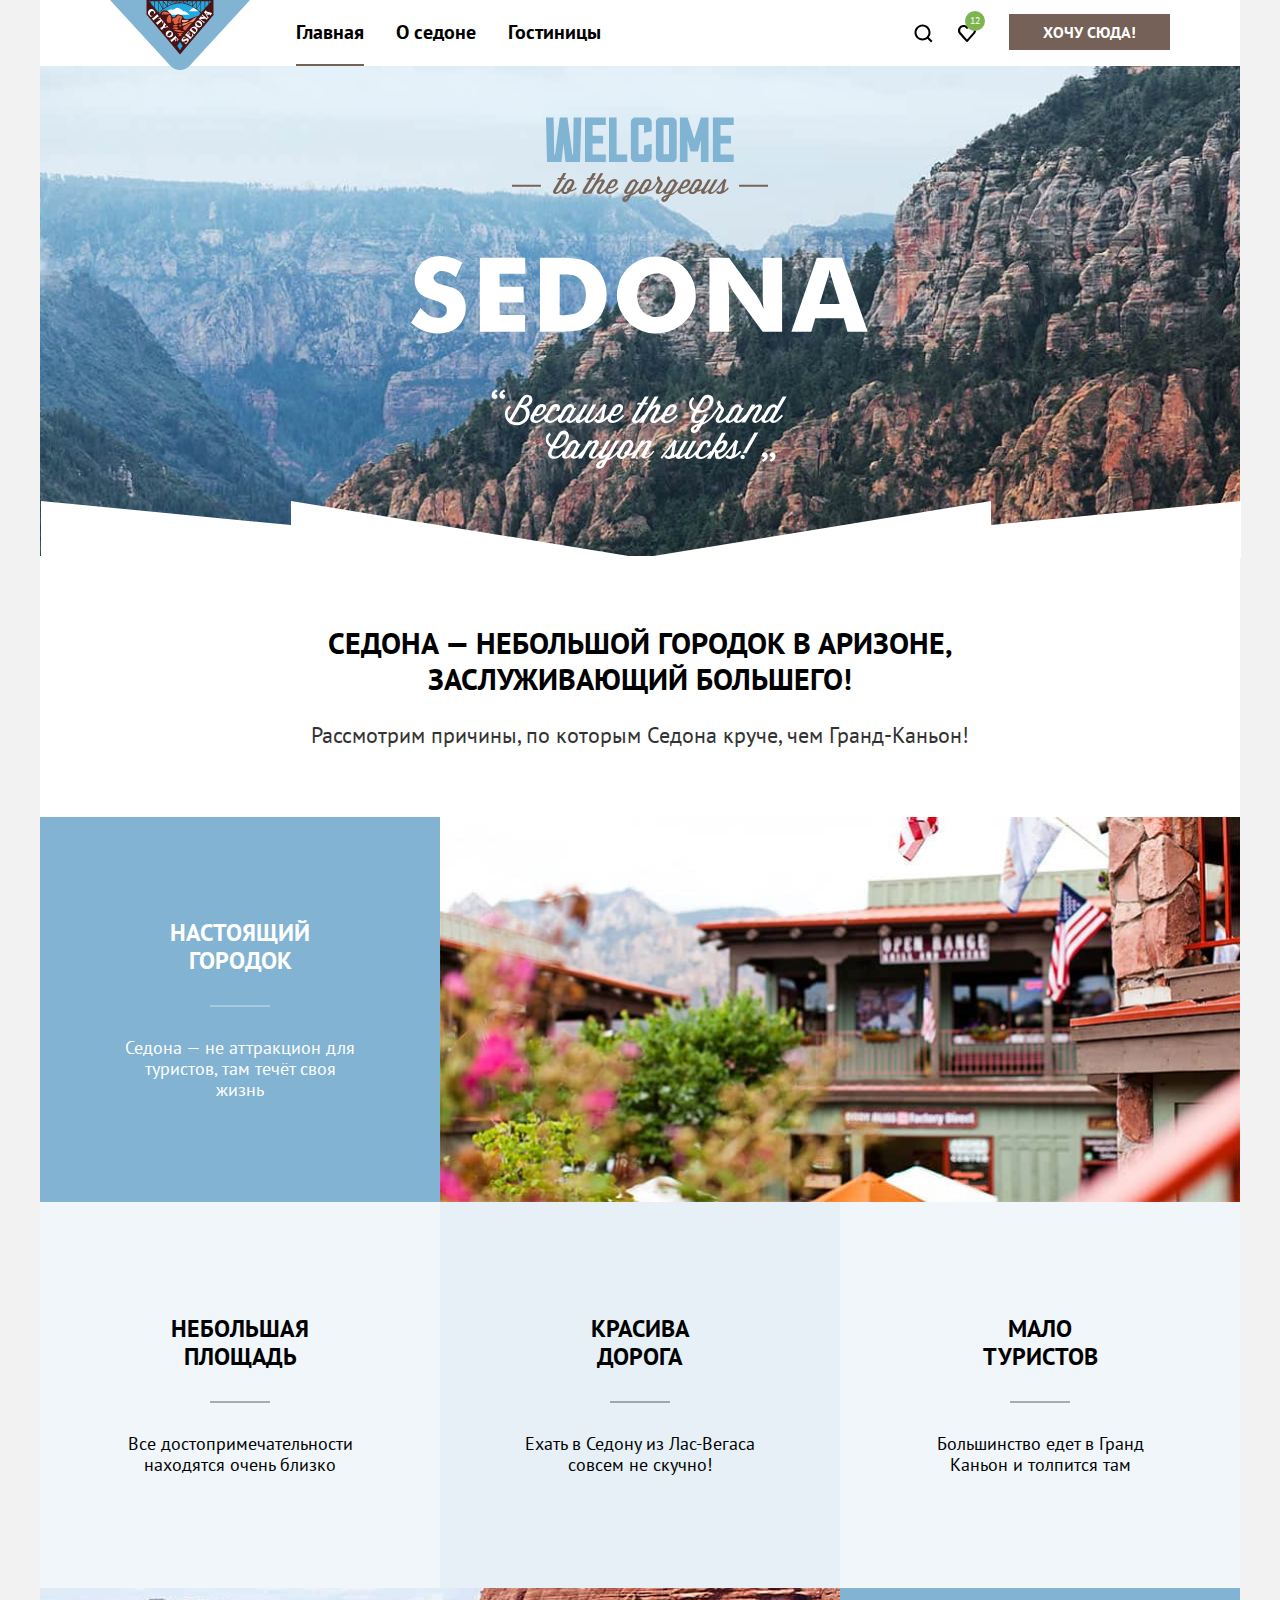
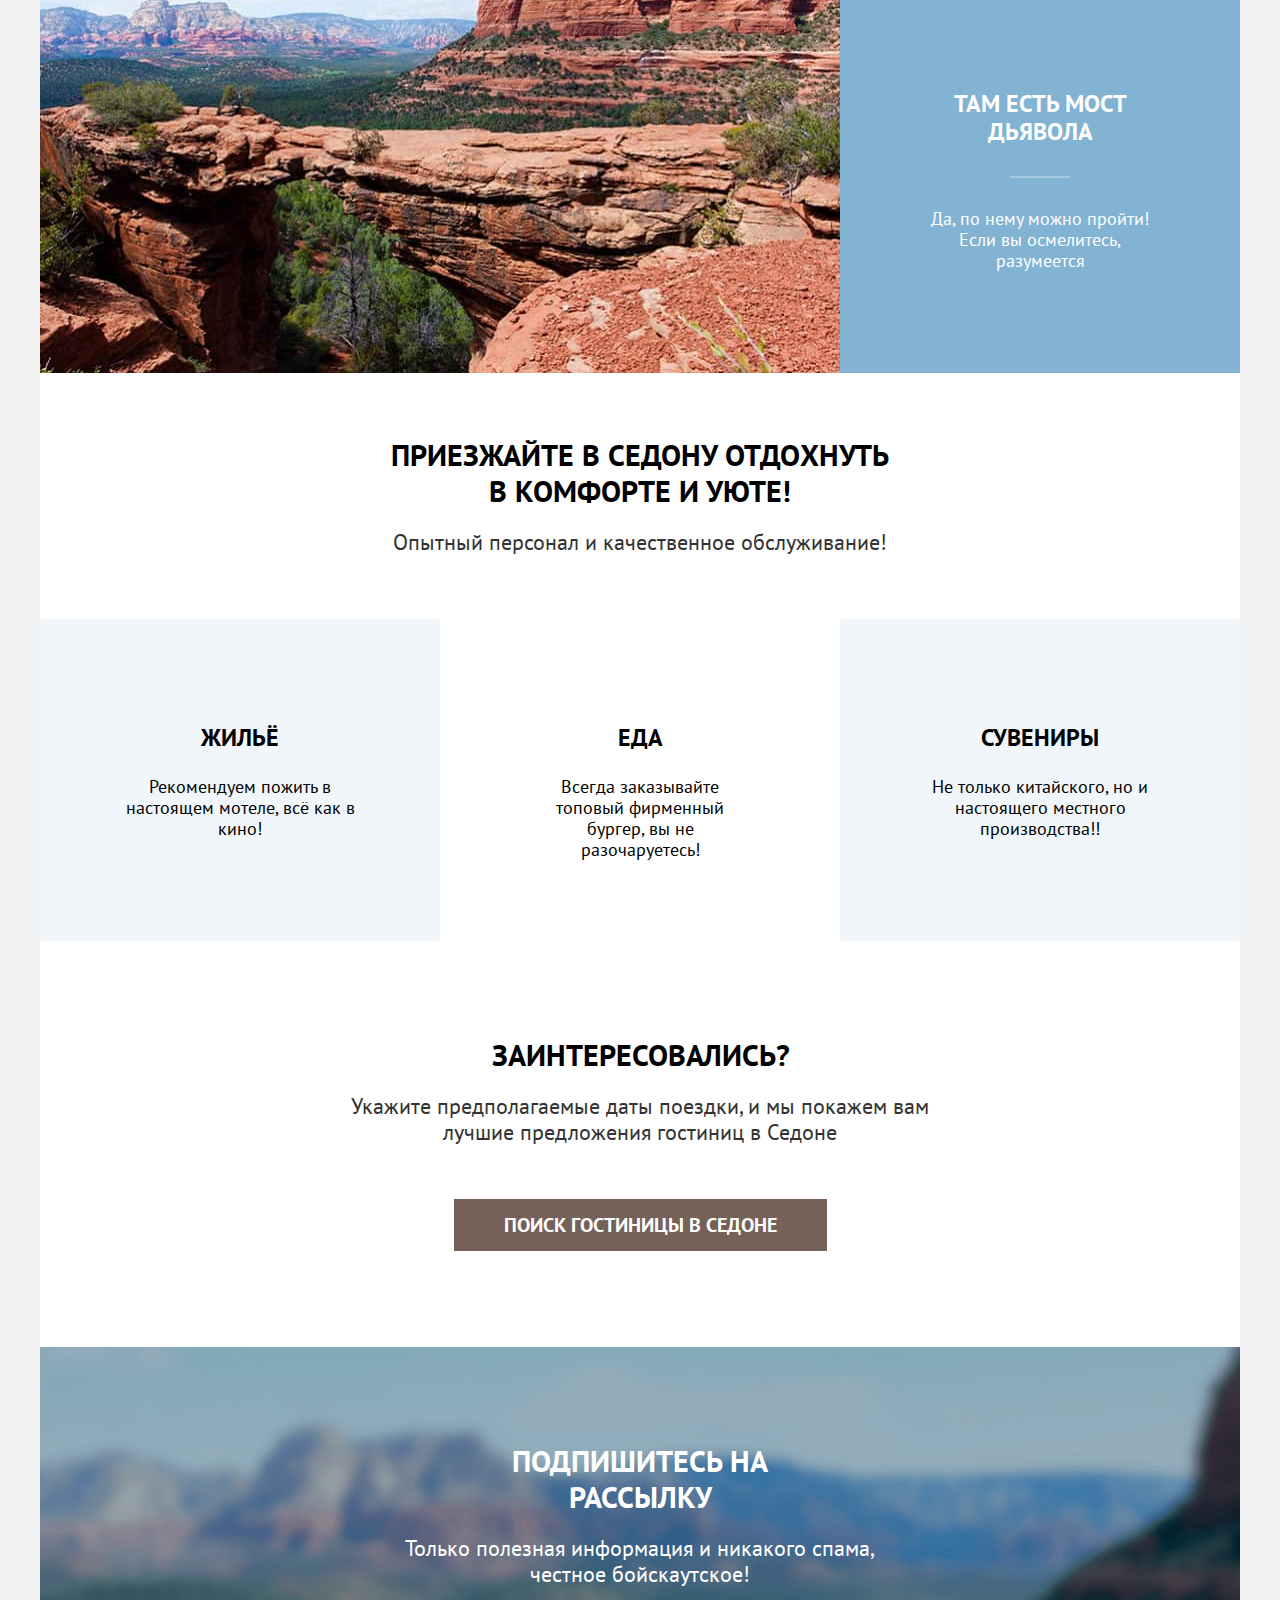
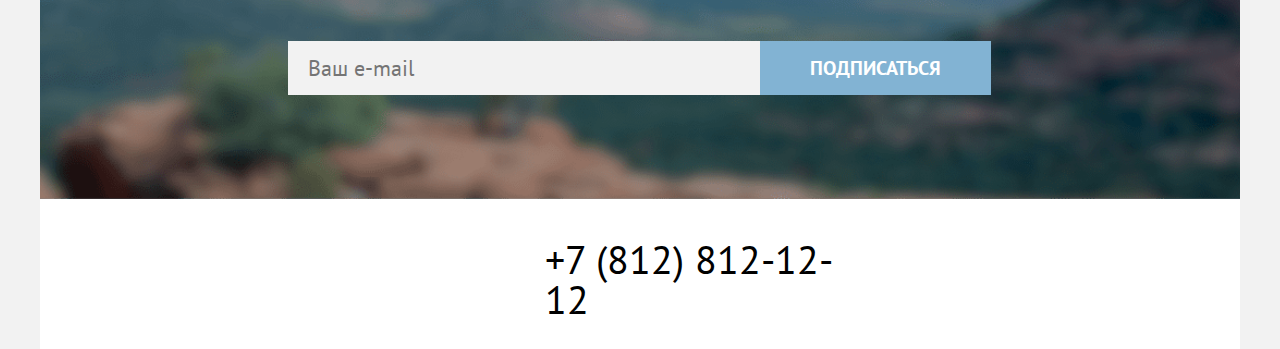
==== commit 700ef3cd: "Добавляет декоративные элементы в блок преимуществ" ====
--- a/index.html
+++ b/index.html
@@ -38,7 +38,7 @@
           <li class="navigation-user-item">
             <a class="navigation-user-link" href="#">
               <span class="visually-hidden">Избранное</span>
-              <span class="visually-hidden">В избранном 12 позиций</span>
+              <span class="navigation-favourites">12</span>
             </a>
           </li>
           <li class="navigation-user-item">
@@ -53,6 +53,7 @@
         <div class="main-index-promo">
           <h1 class="visually-hidden">Седона</h1>
           <img src="images/welcome.svg" width="458" height="352" alt="Welcome to the gorgeous Sedona because the grand canyon sucks.">
+          <img class="main-divider" src="images/divider.svg" width="1200" height="57">
         </div>
 
         <section class="advantages">
@@ -62,7 +63,7 @@
           <ul class="advantages-list">
             <li class="advantages-item-photo">
               <div class="advantages-item-box">
-              <h3 class="advantages-title">Настоящий городок</h3>
+              <h3 class="advantages-title-photo">Настоящий городок</h3>
               <p class="advantages-description">Седона — не аттракцион для туристов, там течёт своя жизнь</p>
               </div>
               <img class="advantages-photo" src="images/photo-1.jpg" width="800" height="385" alt="Вид из окна">
@@ -72,16 +73,16 @@
               <p class="advantages-description">Все достопримечательности находятся очень близко</p>
             </li>
             <li class="advantages-item">
-              <h3 class="advantages-title">Красивая дорога</h3>
+              <h3 class="advantages-title">Красива<br>дорога</h3>
               <p class="advantages-description">Ехать в Седону из Лас-Вегаса совсем не скучно!</p>
             </li>
             <li class="advantages-item">
-              <h3 class="advantages-title">Мало туристов</h3>
+              <h3 class="advantages-title">Мало<br>туристов</h3>
               <p class="advantages-description">Большинство едет в Гранд Каньон и толпится там</p>
             </li>
             <li class="advantages-item-photo advantages-item-reverse">
               <div class="advantages-item-box">
-              <h3 class="advantages-title">Там есть мост дьявола</h3>
+              <h3 class="advantages-title-photo">Там есть мост дьявола</h3>
               <p class="advantages-description">Да, по нему можно пройти! Если вы осмелитесь, разумеется</p>
               </div>
               <img class="advantages-photo" src="images/photo-2.jpg" width="800" height="385" alt="Мост дьявола.">
--- a/styles/styles.css
+++ b/styles/styles.css
@@ -65,6 +65,16 @@
 
 .navigation-logo {
   margin-right: 46px;
+  margin-bottom: -6px;
+  z-index: 1;
+}
+
+.navigation-item {
+  margin-right: 32px;
+}
+
+.navigation-link-curret {
+  border-bottom: 2px solid #756257;
 }
 
 .navigation-link {
@@ -75,7 +85,6 @@
   color: #000000;
   text-decoration: none;
   padding: 20px 0;
-  margin-right: 32px;
 }
 
 .navigation-list {
@@ -95,14 +104,47 @@
   list-style: none;
 }
 
+.navigation-user-list .navigation-user-item:nth-child(1) {
+  background-image: url("../images/header/loupe.svg");
+  background-repeat: no-repeat;
+  background-position: center;
+  padding: 0 10px;
+}
+
+.navigation-user-list .navigation-user-item:nth-child(2) {
+  background-image: url("../images/header/heart.svg");
+  background-repeat: no-repeat;
+  background-position: center;
+  padding: 0 10px;
+}
+
 .navigation-user-link {
+  position: relative;
   display: block;
   font-size: 20px;
   line-height: 24px;
   font-weight: 700;
   color: inherit;
   text-decoration: none;
-  padding: 23px 13px;
+  padding: 23px 12px;
+}
+
+.navigation-favourites {
+  display: flex;
+  color: #FFFFFF;
+  font-size: 10px;
+  font-weight: 400;
+  justify-content: center;
+  align-items: center;
+
+  position: absolute;
+  bottom: 0;
+  left: 0;
+  width: 20px;
+  height: 20px;
+  background-color: #7DB54F;
+  border-radius: 10px;
+  transform: translate(10px, -15px);
 }
 
 .header-logo {
@@ -149,6 +191,11 @@
   padding: 51px 371px 82px 371px;
 }
 
+.main-divider {
+  position: absolute;
+  transform: translate(-828px, 384px);
+}
+
 /*Преимущества и услуги*/
 
 .advantages {
@@ -162,15 +209,14 @@
   font-weight: 700;
   text-transform: uppercase;
   color: #000000;
-  margin: 0 auto;
-  margin-bottom: 25px;
+  margin: 0 auto 25px;
   padding: 0 280px;
 }
 
 .advantages-text {
   margin: 0;
   margin-bottom: 69px;
-  padding: 0 274px;
+  padding: 0 200px;
 }
 
 .advantages-list {
@@ -181,12 +227,32 @@
   list-style: none;
 }
 
+.advantages-title-photo,
 .advantages-title {
   font-size: 24px;
   line-height: 28px;
   text-transform: uppercase;
   margin: 0;
   margin-bottom: 62px;
+  position: relative;
+}
+
+.advantages-title-photo::after {
+  content: "";
+  position: absolute;
+  top: 86px;
+  left: 85px;
+  width: 60px;
+  border-bottom: 2px solid rgba(255, 255, 255, 0.3);
+}
+
+.advantages-title::after {
+  content: "";
+  position: absolute;
+  top: 86px;
+  left: 85px;
+  width: 60px;
+  border-bottom: 2px solid rgba(0, 0, 0, 0.3);
 }
 
 .advantages-item {
@@ -255,7 +321,7 @@
 .services-text {
   margin: 0;
   margin-bottom: 64px;
-  padding: 0 355px;
+  padding: 0 200px;
 }
 
 .services-item {
@@ -303,7 +369,7 @@
 
 .hotel-search-text {
   margin: 0;
-  padding: 0 304px 54px;
+  padding: 0 290px 54px;
 }
 
 .button-search-hotel {
@@ -470,7 +536,7 @@
 .filter-price {
   display: flex;
   padding-top: 16px;
-  padding-bottom: 36px;
+  padding-bottom: 48px;
 }
 
 .number-input {
@@ -482,6 +548,47 @@
   padding: 12px 0 12px 20px;
   margin-right: 2px;
   border: none;
+}
+
+/*Range*/
+
+.range {
+  position: relative;
+  height: 4px;
+  background-color: rgba(255, 255, 255, 0.3);
+}
+
+.range-bar {
+  position: absolute;
+  height: 100%;
+  background-color: #FFFFFF;
+}
+
+.range-toggle {
+  position: absolute;
+  top: 50%;
+  transform: translateY(-50%);
+  width: 20px;
+  height: 20px;
+  background-color: #FFFFFF;
+  border-radius: 5px;
+  border: 0 solid #FFFFFF;
+  cursor: pointer;
+}
+
+.range-toggle:focus {
+  outline: 3px solid #83B3D3;
+}
+.range-toggle:active {
+  outline: 2px solid #83B3D3;
+}
+
+.toggle-min {
+  left: 0;
+}
+
+.toggle-max {
+  right: 0;
 }
 
 /*Кнопки фильтра*/
@@ -551,13 +658,13 @@
 }
 
 .hotel-list {
-  display: grid;
-  grid-template-columns: repeat(3, 340px);
-  gap: 20px;
+  display: flex;
+  flex-wrap: wrap;
   margin: 0 auto;
   padding: 0;
   margin-bottom: 40px;
   justify-content: space-between;
+  gap: 20px 0;
   list-style: none;
 }
 
@@ -565,7 +672,6 @@
   display: grid;
   grid-template-columns: repeat(2, 140px);
   gap: 16px 20px;
-  text-align: center;
   width: 298px;
   padding: 20px;
   border: solid;
@@ -575,25 +681,28 @@
 
 .hotel-card-link {
   grid-column: 1/-1;
+  text-decoration: none;
+}
+
+.hotel-card-image  {
+  display: block;
+}
+
+.hotel-card-title {
   font-size: 24px;
   line-height: 28px;
   color: #000000;
   font-weight: 700;
-  text-decoration: none;
-}
-
-.hotel-card-title {
-  text-align: start;
   margin: 0;
   margin-top: 16px;
 }
 
 .hotel-card-type {
-  text-align: start;
+  text-align: left;
 }
 
 .hotel-card-price {
-  text-align: end;
+  text-align: right;
 }
 
 .details {
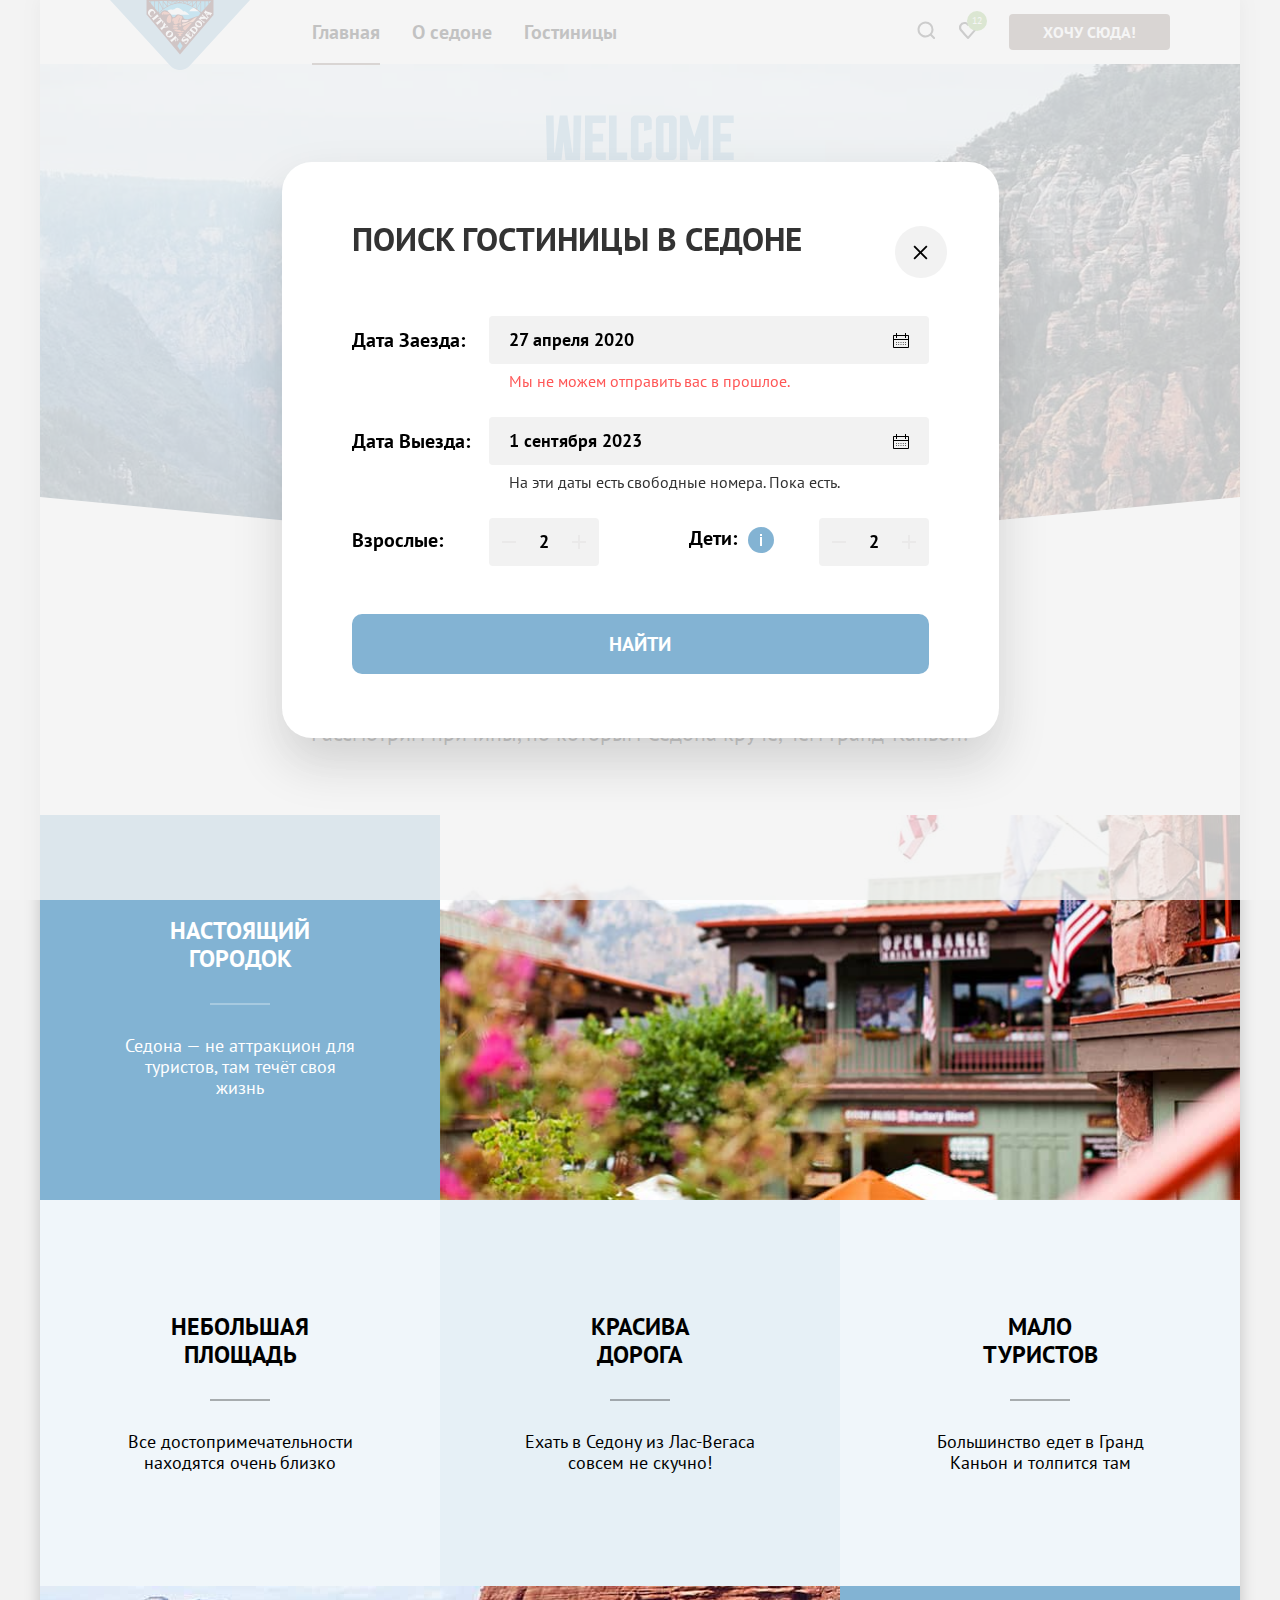
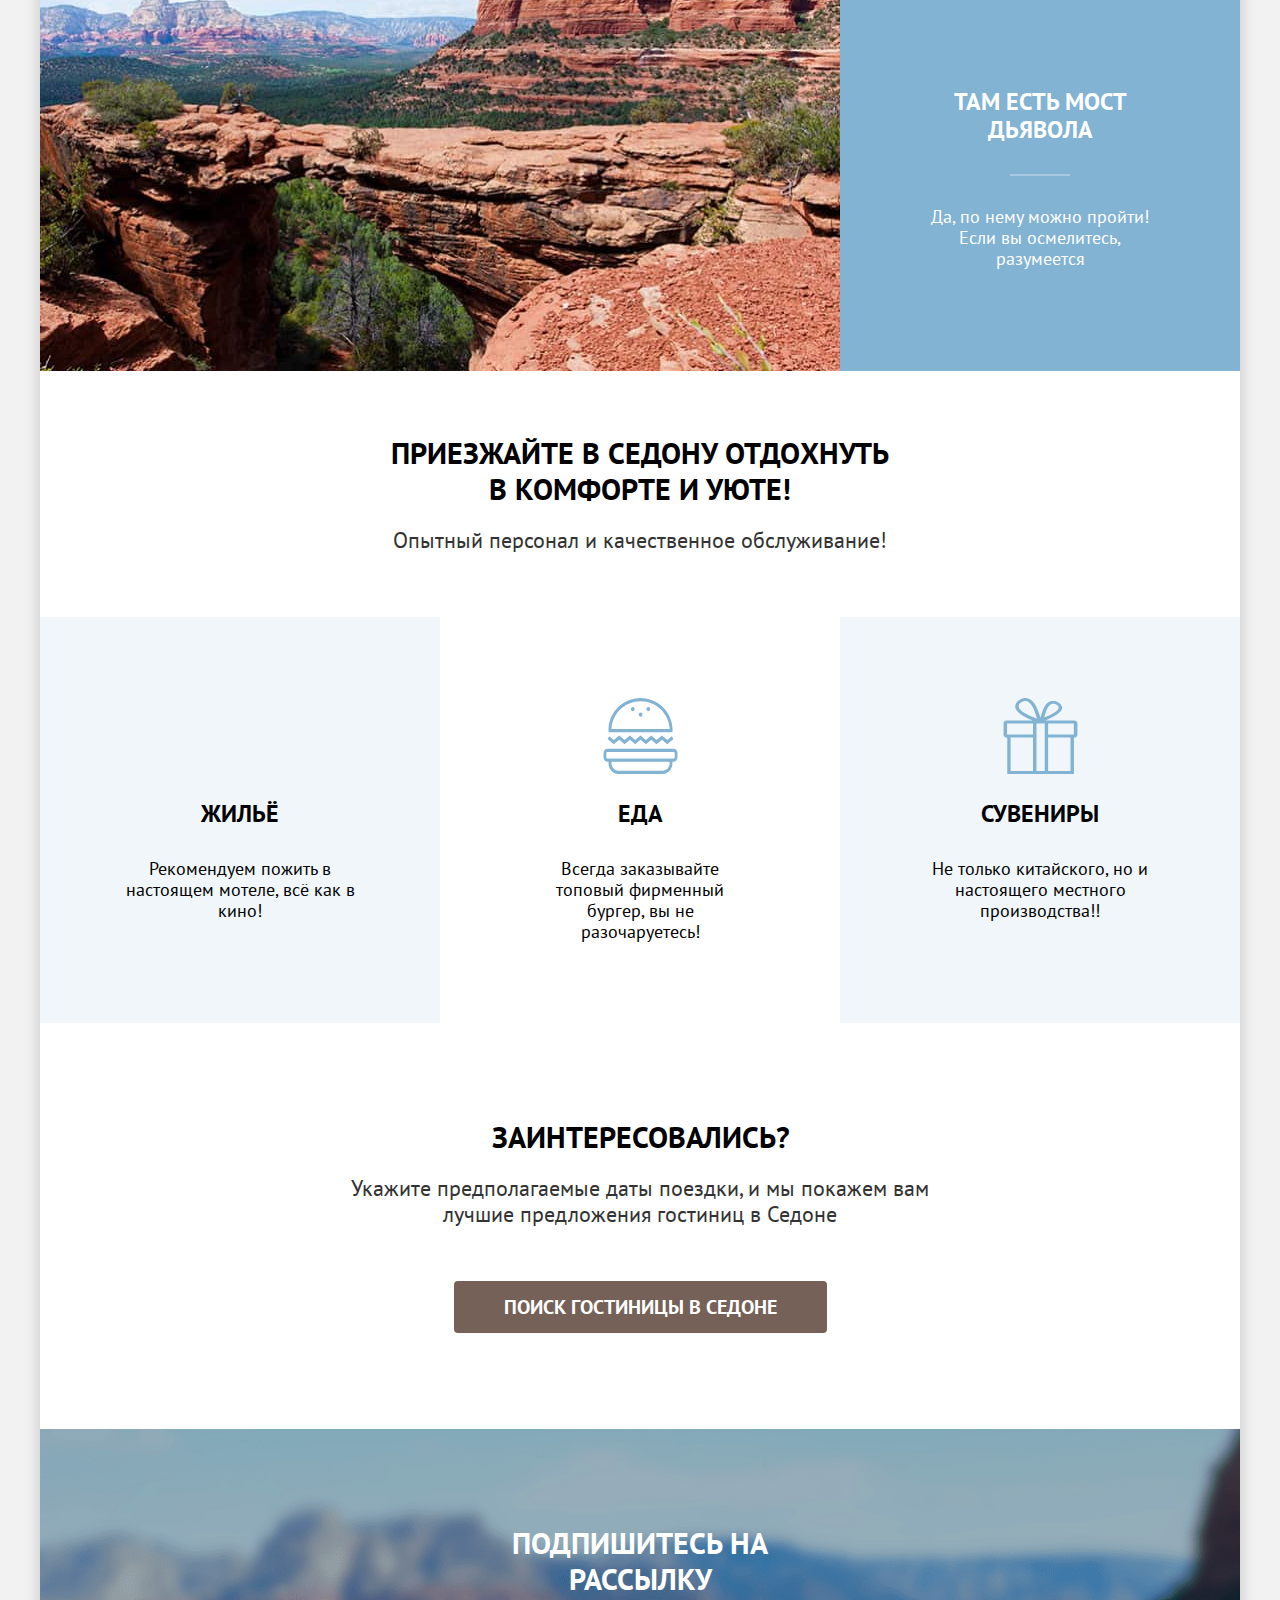
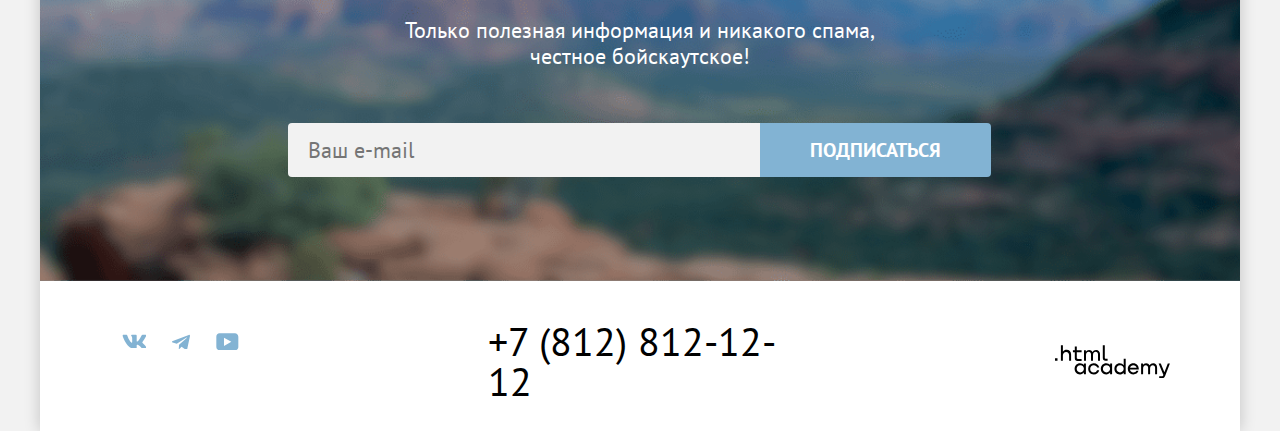
==== commit e854b9fd: "Добавляет модальное окно" ====
--- a/index.html
+++ b/index.html
@@ -30,6 +30,9 @@
         <ul class="navigation-user-list">
           <li class="navigation-user-item">
             <a class="navigation-user-link" href="#">
+              <svg aria-hidden="true" focusable="false" width="18" height="18" fill="currentColor" xmlns="http://www.w3.org/2000/svg">
+                <path d="m18.5 17-3.7-3.67c1-1.3 1.7-2.98 1.7-4.87A8 8 0 0 0 8.5.5C4.1.5.5 4.18.5 8.56a8 8 0 0 0 12.9 6.26l3.7 3.68 1.4-1.5Zm-10-2.48a6 6 0 0 1-6-5.96 6 6 0 0 1 12 0 6 6 0 0 1-6 5.96Z"/>
+              </svg>
               <span class="visually-hidden">
                 Поиск
               </span>
@@ -37,6 +40,9 @@
           </li>
           <li class="navigation-user-item">
             <a class="navigation-user-link" href="#">
+              <svg aria-hidden="true" focusable="false" width="18" height="17" fill="currentColor" xmlns="http://www.w3.org/2000/svg">
+                <path d="M8.9 17a.9.9 0 0 1-.8-.4c-5.4-6.1-6.7-7.5-7-7.9A5.4 5.4 0 0 1 5.5 0C6.8 0 8 .5 9 1.3a5.46 5.46 0 0 1 9 4.1c0 1.3-.5 2.5-1.3 3.4l-7 7.9c-.2.2-.4.3-.8.3Zm-6-9.5c.3.4 3.5 4 6.1 6.9l6.2-7c.5-.5.7-1.2.7-2 0-1.8-1.5-3.3-3.3-3.3-1 0-2 .5-2.7 1.3-.3.3-.6.4-.9.4-.3 0-.6-.2-.8-.4-.7-.8-1.7-1.3-2.7-1.3-1.8 0-3.3 1.5-3.3 3.3-.1.9.3 1.6.7 2.1-.1 0-.1 0 0 0Z"/>
+              </svg>
               <span class="visually-hidden">Избранное</span>
               <span class="navigation-favourites">12</span>
             </a>
@@ -53,7 +59,6 @@
         <div class="main-index-promo">
           <h1 class="visually-hidden">Седона</h1>
           <img src="images/welcome.svg" width="458" height="352" alt="Welcome to the gorgeous Sedona because the grand canyon sucks.">
-          <img class="main-divider" src="images/divider.svg" width="1200" height="57">
         </div>
 
         <section class="advantages">
@@ -63,7 +68,7 @@
           <ul class="advantages-list">
             <li class="advantages-item-photo">
               <div class="advantages-item-box">
-              <h3 class="advantages-title-photo">Настоящий городок</h3>
+              <h3 class="advantages-title advantages-title-photo">Настоящий городок</h3>
               <p class="advantages-description">Седона — не аттракцион для туристов, там течёт своя жизнь</p>
               </div>
               <img class="advantages-photo" src="images/photo-1.jpg" width="800" height="385" alt="Вид из окна">
@@ -82,7 +87,7 @@
             </li>
             <li class="advantages-item-photo advantages-item-reverse">
               <div class="advantages-item-box">
-              <h3 class="advantages-title-photo">Там есть мост дьявола</h3>
+              <h3 class="advantages-title advantages-title-photo">Там есть мост дьявола</h3>
               <p class="advantages-description">Да, по нему можно пройти! Если вы осмелитесь, разумеется</p>
               </div>
               <img class="advantages-photo" src="images/photo-2.jpg" width="800" height="385" alt="Мост дьявола.">
@@ -131,32 +136,92 @@
       <section class="footer-social">
         <ul class="footer-social-list">
           <li class="footer-social-item">
-            <a class="social-button" href="https://vk.com/htmlacademy">
+            <a class="social-button footer-social-vk" href="https://vk.com/htmlacademy">
+              <svg class="footer-icon" aria-hidden="true" focusable="false" width="24" height="14" fill="currentColor" xmlns="http://www.w3.org/2000/svg">
+                <path fill-rule="evenodd" clip-rule="evenodd" d="M24.12 1.8c.16-.54 0-.94-.8-.94H20.7c-.67 0-.98.34-1.15.73 0 0-1.33 3.2-3.22 5.27-.61.6-.9.8-1.23.8-.16 0-.41-.2-.41-.75v-5.1c0-.66-.19-.95-.74-.95H9.82c-.42 0-.67.3-.67.59 0 .62.95.76 1.04 2.51v3.8c0 .83-.15.98-.48.98-.9 0-3.06-3.2-4.34-6.88-.25-.72-.5-1-1.18-1H1.57c-.75 0-.9.34-.9.73 0 .68.89 4.07 4.14 8.55 2.17 3.06 5.23 4.72 8 4.72 1.68 0 1.88-.37 1.88-1v-2.32c0-.74.16-.88.7-.88.38 0 1.05.19 2.6 1.66 1.79 1.75 2.08 2.54 3.08 2.54h2.63c.75 0 1.12-.37.9-1.1-.23-.72-1.08-1.77-2.2-3.02-.62-.71-1.54-1.48-1.82-1.86-.39-.5-.28-.71 0-1.15 0 0 3.2-4.42 3.54-5.93Z"/>
+              </svg>
               <span class="visually-hidden">Вконтакте</span>
             </a>
           </li>
           <li class="footer-social-item">
-            <a class="social-button" href="https://t.me/htmlacademy">
+            <a class="social-button footer-social-tg" href="https://t.me/htmlacademy">
+              <svg class="footer-icon" aria-hidden="true" focusable="false" width="18" height="15" fill="currentColor" xmlns="http://www.w3.org/2000/svg">
+                <path d="M16.79.96.84 7.1c-1.09.44-1.08 1.05-.2 1.32l4.1 1.28 9.47-5.98c.44-.27.85-.13.52.17l-7.68 6.93-.28 4.22c.41 0 .6-.2.83-.41l1.99-1.94 4.13 3.06c.77.42 1.31.2 1.5-.71l2.72-12.8c.28-1.1-.43-1.61-1.16-1.28Z"/>
+              </svg>
               <span class="visually-hidden">Телеграмм</span>
             </a>
           </li>
           <li class="footer-social-item">
-            <a class="social-button" href="https://www.youtube.com/user/htmlacademyru">
+            <a class="social-button footer-social-youtube" href="https://www.youtube.com/user/htmlacademyru">
+              <svg class="footer-icon" aria-hidden="true" focusable="false" width="23" height="17" fill="currentColor" xmlns="http://www.w3.org/2000/svg">
+                <path d="M18.94.36H3.51C1.65.36.33 1.95.33 3.76v10.09c0 1.91 1.32 3.5 3.18 3.5h15.65c1.64 0 3.17-1.59 3.17-3.4V3.76c-.22-1.8-1.53-3.4-3.39-3.4ZM7.99 12.89V4.82l7.34 4.04-7.34 4.03Z"/>
+              </svg>
               <span class="visually-hidden">YouTybe</span>
             </a>
         </ul>
 
         <a class="footer-contacts-phone" href="tel:+78128121212">+7 (812) 812-12-12</a>
 
-        <a class="htmlacademy-link" href="https://htmlacademy.ru/" >
+        <a class="htmlacademy-link" href="https://htmlacademy.ru/">
+          <svg class="htmlacademy-icon" aria-hidden="true" focusable="false" width="115" height="33" fill="currentColor" xmlns="http://www.w3.org/2000/svg">
+            <path d="M0 13.26v2.6h2.5v-2.6H0ZM11.6 4.86c-1.6 0-2.8.7-3.6 1.7h-.1V.36h-2v15.5h2v-5.3c0-2.1 1.3-3.6 3.3-3.6 1.8 0 2.9 1.4 2.9 3.2v5.7h2v-6.1c.1-3-1.8-4.9-4.5-4.9ZM26.6 5.16h-4.8v-3.7h-2v3.8h-1.9v2h1.9v6c0 1.7 1 2.7 2.7 2.7h4.1v-2h-3.7c-.7 0-1.1-.4-1.1-1.1v-5.7h4.8v-2ZM41.1 4.96c-1.6 0-2.9.8-3.5 2.1h-.1c-.6-1.2-1.8-2.1-3.4-2.1-1.4 0-2.5.8-3.1 1.8h-.1v-1.6H29v10.6h2v-5.4c0-2 1-3.5 2.6-3.5 1.5 0 2.4 1 2.4 2.6v6.3h2v-5.6c0-2.4 1.4-3.3 2.6-3.3 1.5 0 2.4 1 2.4 2.6v6.3h2v-6.5c.1-2.5-1.4-4.3-3.9-4.3ZM47.8 13.06c0 1.7 1 2.7 2.8 2.7h2v-2h-1.7c-.7 0-1.1-.4-1.1-1.1V.36h-2v12.7ZM28.9 20.06c-.9-1.1-2.2-1.8-3.9-1.8-3.1 0-5.4 2.3-5.4 5.6s2.3 5.6 5.4 5.6c1.8 0 3-.8 3.8-1.9h.1v1.6h2v-10.6h-2v1.5Zm-3.6 7.4c-2.2 0-3.6-1.6-3.6-3.6s1.4-3.6 3.6-3.6 3.6 1.6 3.6 3.6c0 1.9-1.4 3.6-3.6 3.6ZM44.2 22.36c-.5-2.4-2.6-4.1-5.4-4.1a5.4 5.4 0 0 0-5.6 5.6c0 3.1 2.2 5.6 5.6 5.6 2.8 0 4.9-1.8 5.4-4.2h-2.1a3.4 3.4 0 0 1-3.3 2.3c-2.2 0-3.6-1.6-3.6-3.6s1.4-3.6 3.6-3.6c1.6 0 2.8 1 3.3 2.2h2.1v-.2ZM55.1 20.06c-.9-1.1-2.2-1.8-3.9-1.8-3.1 0-5.4 2.3-5.4 5.6s2.3 5.6 5.4 5.6c1.8 0 3-.8 3.8-1.9h.1v1.6h2v-10.6h-2v1.5Zm-3.6 7.4c-2.2 0-3.6-1.6-3.6-3.6s1.4-3.6 3.6-3.6 3.6 1.6 3.6 3.6c0 1.9-1.5 3.6-3.6 3.6ZM68.7 20.16c-.9-1.1-2.2-1.9-3.9-1.9-3.1 0-5.4 2.3-5.4 5.6s2.2 5.6 5.4 5.6c1.7 0 3-.8 3.8-1.8h.1v1.5h2v-15.4h-2v6.4Zm-3.6 7.3c-2.2 0-3.6-1.6-3.6-3.6s1.4-3.6 3.6-3.6 3.6 1.6 3.6 3.6c-.1 2-1.5 3.6-3.6 3.6ZM78.3 18.26c-3.3 0-5.5 2.5-5.5 5.6 0 3 2.1 5.6 5.5 5.6 2.5 0 4.5-1.3 5.2-3.6h-2.1c-.5 1-1.6 1.6-3 1.6-1.9 0-3.3-1.3-3.4-2.9h8.8c.2-3.6-2-6.3-5.5-6.3Zm0 1.9c1.7 0 3 1 3.3 2.6h-6.5c.3-1.5 1.5-2.6 3.2-2.6ZM98.2 18.26c-1.6 0-2.9.8-3.6 2h-.1c-.6-1.2-1.8-2-3.4-2-1.4 0-2.5.7-3.1 1.8v-1.5h-1.9v10.6h2v-5.4c0-2 1-3.4 2.6-3.5 1.5 0 2.4 1 2.4 2.6v6.3h2v-5.6c0-2.4 1.4-3.3 2.6-3.3 1.5 0 2.4 1 2.4 2.6v6.3h2v-6.5c.1-2.6-1.4-4.4-3.9-4.4ZM109.4 27.36l-3.6-8.9h-2.2l4.8 11.6c-.3.9-.7 1.2-1.7 1.2h-2.5v2h2.5c1.8 0 2.8-.8 3.5-2.6l4.7-12.2h-2.1l-3.4 8.9Z"/>
+          </svg>
           <span class="visually-hidden">html academy</span>
         </a>
-
       </section>
-
     </footer>
   </div>
 
+  <div class="modal-container modal-container-close">
+    <div class="modal modal-search">
+      <button class="modal-close-button" type="button">
+        <span class="visually-hidden">Закрыть</span>
+      </button>
+      <section class="modal-content">
+        <h2 class="modal-title section-title">Поиск гостиницы в Седоне</h2>
+        <form class="search-form" action="https://echo.htmlacademy.ru/" method="get">
+          <div class="field-date">
+          <label class="search-label">Дата заезда:
+            <input class="search-input search-input-date" type="text" name="date-arrival" value="27 апреля 2020" placeholder="Укажите дату" required>
+          </label>
+          <p class="date-message date-error">Мы не можем отправить вас в прошлое.</p>
+        </div>
+        <div class="field-date">
+          <label class="search-label">Дата выезда:
+            <input class="search-input search-input-date" type="text" name="date-departure" value="1 сентября 2023" placeholder="Укажите дату" required>
+          </label>
+          <p class="date-message">На эти даты есть свободные номера. Пока есть.</p>
+        </div>
+        <div class="field-number">
+          <div class="field-number-wrapper">
+          <label class="search-label label-number-adults" for="adults">Взрослые:</label>
+          <div class="counter-wrapper">
+          <button class="button-counter button-minus" type="button"></button>
+          <input class="search-input search-input-number" type="number" name="adults" min="1" id ="adults" value="2" required>
+          <button class="button-counter button-plus" type="button"></button>
+        </div>
+      </div>
+      <div class="field-number-wrapper">
+        <span class="search-label search-label-icon">
+          <label class="search-label label-number-children" for="children">Дети:</label>
+          <span class="tooltip">
+            <button class="tooltip-toggle" type="button" aria-labelledby="tooltip-label-children"></button>
+            <span class="tooltip-text" role="tooltip" id="tooltip-label-children" >Укажите количество детей, которые будут с вами, возраст которых от 6 до 18 лет. Дети до 6 лет размещаются бесплатно.</span>
+          </span>
+        </span>
+        <div class="counter-wrapper">
+          <button class="button-counter button-minus" type="button"></button>
+          <input class="search-input search-input-number" type="number" name="children" min="0" id="children" value="2" required>
+          <button class="button-counter button-plus" type="button"></button>
+        </div>
+      </div>
+        </div>
+          <button class="button button-search" type="submit">Найти</button>
+        </form>
+      </section>
+    </div>
+  </div>
+
   </body>
 
 </html>
--- a/styles/styles.css
+++ b/styles/styles.css
@@ -20,7 +20,7 @@
 
 body {
   margin: 0;
-  min-height: 100%;
+  height: 100%;
   font-family: "PT Sans", sans-serif;
   font-size: 22px;
   line-height: 26px;
@@ -44,11 +44,13 @@
   margin-right: auto;
   background-color: #FFFFFF;
   width: 1200px;
+  box-shadow: 0 0 15px 0 rgba(0, 0, 0, 0.2);
 }
 
 .page-box {
   display: flex;
   flex-direction: column;
+  min-height: 100%;
 }
 
 .page-header {
@@ -69,14 +71,6 @@
   z-index: 1;
 }
 
-.navigation-item {
-  margin-right: 32px;
-}
-
-.navigation-link-curret {
-  border-bottom: 2px solid #756257;
-}
-
 .navigation-link {
   display: block;
   font-size: 20px;
@@ -84,7 +78,22 @@
   font-weight: 700;
   color: #000000;
   text-decoration: none;
-  padding: 20px 0;
+  padding: 20px 16px;
+}
+
+.navigation-link-curret {
+  position: relative;
+}
+
+.navigation-link-curret::after {
+  position: absolute;
+  content: "";
+  right: 16px;
+  left: 16px;
+  bottom: -1px;
+  height: 2px;
+  background-color: #756257;
+  z-index: 1;
 }
 
 .navigation-list {
@@ -102,20 +111,6 @@
   margin-left: auto;
   padding: 0;
   list-style: none;
-}
-
-.navigation-user-list .navigation-user-item:nth-child(1) {
-  background-image: url("../images/header/loupe.svg");
-  background-repeat: no-repeat;
-  background-position: center;
-  padding: 0 10px;
-}
-
-.navigation-user-list .navigation-user-item:nth-child(2) {
-  background-image: url("../images/header/heart.svg");
-  background-repeat: no-repeat;
-  background-position: center;
-  padding: 0 10px;
 }
 
 .navigation-user-link {
@@ -123,28 +118,29 @@
   display: block;
   font-size: 20px;
   line-height: 24px;
-  font-weight: 700;
   color: inherit;
   text-decoration: none;
-  padding: 23px 12px;
+  padding: 20px 12px;
 }
 
 .navigation-favourites {
   display: flex;
   color: #FFFFFF;
   font-size: 10px;
-  font-weight: 400;
   justify-content: center;
   align-items: center;
-
   position: absolute;
-  bottom: 0;
-  left: 0;
+  top: 11px;
+  right: 2px;
   width: 20px;
   height: 20px;
   background-color: #7DB54F;
-  border-radius: 10px;
-  transform: translate(10px, -15px);
+  border-radius: 50%;
+}
+
+.navigation-user-link:hover svg,
+.navigation-user-link:focus svg {
+ fill: #756157;
 }
 
 .header-logo {
@@ -163,6 +159,24 @@
   text-align: center;
   display: inline-block;
   padding: 8px 34px;
+  border-radius: 4px;
+}
+
+button[disabled]:hover {
+  background-color: #E5E5E5;
+}
+
+.button:hover,
+.button:focus {
+  background-color: #615048;
+}
+
+.button:active {
+  color: rgba(255, 255, 255, 0.3)
+}
+
+.button:disabled {
+  background-color: #E5E5E5;
 }
 
 .button-small {
@@ -189,11 +203,18 @@
   background-repeat: no-repeat;
   background-position: center;
   padding: 51px 371px 82px 371px;
-}
-
-.main-divider {
+  position: relative;
+}
+
+.main-index-promo::after {
   position: absolute;
-  transform: translate(-828px, 384px);
+  content: "";
+  width: 100%;
+  height: 57px;
+  left: 0;
+  bottom: 0;
+  background-image: url("../images/divider.svg");
+  background-repeat: no-repeat;
 }
 
 /*Преимущества и услуги*/
@@ -233,28 +254,24 @@
   line-height: 28px;
   text-transform: uppercase;
   margin: 0;
-  margin-bottom: 62px;
-  position: relative;
-}
-
-.advantages-title-photo::after {
-  content: "";
-  position: absolute;
-  top: 86px;
-  left: 85px;
-  width: 60px;
-  border-bottom: 2px solid rgba(255, 255, 255, 0.3);
+  margin-bottom: 30px;
 }
 
 .advantages-title::after {
   content: "";
-  position: absolute;
+  display: block;
+  margin: 0 auto;
+  margin-top: 30px;
   top: 86px;
   left: 85px;
   width: 60px;
   border-bottom: 2px solid rgba(0, 0, 0, 0.3);
 }
 
+.advantages-title-photo::after {
+  border-bottom: 2px solid rgba(255, 255, 255, 0.3);
+}
+
 .advantages-item {
   color: #000000;
   background-color: rgba(131, 179, 211, 0.12);
@@ -332,12 +349,31 @@
   padding: 81px 85px;
 }
 
+.services-hotel {
+  background-image: url("../images/home.svg");
+}
+
+.services-food {
+  background-image: url("../images/food.svg");
+}
+
+.services-souvenirs {
+  background-image: url("../images/souvenir.svg");
+}
+
 .services-item-title {
   font-size: 24px;
   font-weight: 700;
   line-height: 28px;
   text-transform: uppercase;
   color: #000000;
+  padding-top: 102px;
+  padding-bottom: 30px;
+  margin: 0;
+
+  background-repeat: no-repeat;
+  background-size: 75px 76px;
+  background-position: top;
 }
 
 .services-item-text {
@@ -416,7 +452,8 @@
   background-color: #F2F2F2;
   width: 452px;
   padding: 14px 0 14px 20px;
-  border: 0;
+  border-width: 0;
+  border-radius: 4px 0 0 4px;
 }
 
 .newsletter-button {
@@ -426,7 +463,12 @@
   text-transform: uppercase;
   color: #FFFFFF;
   background-color: #82B3D3;
-  border: 0;
+  border-width: 0;
+  border-radius: 0 4px 4px 0;
+}
+
+.newsletter-button:hover {
+  background-color: #68A2CA;
 }
 
 .footer-social {
@@ -443,9 +485,28 @@
   list-style: none;
 }
 
-.footer-social-item {
+.footer-icon {
+  margin: auto;
+  fill: #83B3D3;
+}
+
+.social-button {
+  display: flex;
+  justify-content: center;
+  align-items: center;
   width: 47px;
   height: 40px;
+  background-repeat: no-repeat;
+  background-position: center;
+  box-sizing: border-box;
+}
+
+.social-button:hover svg {
+  fill: #68A2CA;
+}
+
+.social-button:active svg {
+  fill: rgba(104, 162, 202, 0.3)
 }
 
 .footer-contacts-phone {
@@ -455,6 +516,37 @@
   text-transform: uppercase;
   color: #000000;
   text-decoration: none;
+}
+
+.footer-contacts-phone:hover,
+.navigation-link:hover,
+.footer-contacts-phone:focus,
+.navigation-link:focus {
+  color: #756157;
+}
+
+.footer-contacts-phone:active,
+.navigation-link:active {
+  color: rgba(117, 97, 87, 0.3);
+}
+
+.htmlacademy-link {
+  display: flex;
+  align-items: center;
+  background-position: center;
+  box-sizing: border-box;
+}
+
+.htmlacademy-icon {
+  fill: #000000;
+}
+
+.htmlacademy-link:hover svg {
+  fill: #756157;
+}
+
+.htmlacademy-link:active svg{
+  fill: rgba(117, 97, 87, 0.3);
 }
 
 /*Catalog*/
@@ -493,9 +585,48 @@
 }
 
 .breadcrumbs-link {
+  display: flex;
   font-size: 16px;
-  line-height: 21px;
-  margin-right: 28.5px;
+  padding-right: 10px;
+  align-items: center;
+  height: 21px;
+}
+
+.breadcrumbs-link:hover {
+  color: rgba(255, 255, 255, 0.6);
+}
+
+.breadcrumbs-link:active {
+  color: rgba(255, 255, 255, 0.3);
+}
+
+.breadcrumbs-icon {
+  margin-right: auto;
+  fill: #FFFFFF;
+}
+
+.breadcrumbs-link:hover svg {
+  fill: rgba(255, 255, 255, 0.6);
+}
+
+.breadcrumbs-link:active svg {
+  fill: rgba(255, 255, 255, 0.3);
+}
+
+.breadcrumbs-item {
+  display: flex;
+  justify-content: center;
+  align-items: center;
+}
+
+.breadcrumbs-item + li::before {
+  background-image: url("../images/arrow-right.svg");
+  background-repeat: no-repeat;
+  background-position: center;
+  content: "";
+  width: 8px;
+  height: 21px;
+  margin-right: 10px;
 }
 
 .catalog-filter {
@@ -508,6 +639,7 @@
   padding: 0;
   margin: 0;
   margin-right: 70px;
+  margin-bottom: 16px;
 }
 
 .catalog-filter-price {
@@ -533,10 +665,71 @@
   padding-top: 16px;
 }
 
+.control {
+  position: relative;
+  display: flex;
+  flex-wrap: nowrap;
+}
+
+.control-mark {
+  margin-right: 16px;
+  left: 0;
+  width: 20px;
+  height: 20px;
+  background-color: #FFFFFF;
+  border-radius: 4px;
+}
+
+.control:hover .control-mark {
+  background-color: rgba(255, 255, 255, 0.6);
+}
+
+.control:focus-within .control-mark {
+  outline: 3px solid #83B3D3;
+}
+
+.control:active .control-mark {
+  background-color: rgba(255, 255, 255, 0.3);
+}
+
+.control-label:hover {
+  color: rgba(255, 255, 255, 0.6);
+}
+
+.control-label:active {
+  color: rgba(255, 255, 255, 0.3);
+}
+
+.control-input[type="checkbox"]:checked + .control-mark::after {
+  position: absolute;
+  top: 6px;
+  left: 4px;
+  width: 13px;
+  height: 12px;
+  background-image: url("../images/checkmark.svg");
+  background-repeat: no-repeat;
+  content: "";
+}
+
+.control-input[type="radio"] + .control-mark {
+  border-radius: 50%;
+}
+
+.control-input[type="radio"]:checked + .control-mark::before {
+  position: absolute;
+  top: 5px;
+  left: 5px;
+  width: 10px;
+  height: 10px;
+  background-color: #3F5E72;
+  border-radius: 50%;
+  content: "";
+}
+
 .filter-price {
   display: flex;
   padding-top: 16px;
-  padding-bottom: 48px;
+  margin-bottom: 44px;
 }
 
 .number-input {
@@ -544,10 +737,50 @@
   line-height: 24px;
   font-weight: 700;
   font-family: inherit;
-  max-width: 121px;
-  padding: 12px 0 12px 20px;
+  width: 143px;
+  padding: 12px 40px 12px 20px;
   margin-right: 2px;
   border: none;
+  box-sizing: border-box;
+}
+
+.number-input:focus {
+  outline: 3px solid #83B3D3;
+}
+
+.number-input:active {
+  outline: 2px solid #000000;
+}
+
+.number-input-left {
+  border-radius: 4px 0 0 4px;
+}
+
+.number-input-left::-webkit-inner-spin-button,
+.number-input-right::-webkit-inner-spin-button {
+  appearance: none;
+  margin: 0;
+}
+
+.number-input-right {
+  border-radius: 0 4px 4px 0;
+}
+
+.filter-price label {
+  position: relative;
+}
+
+.filter-price span {
+  position: absolute;
+  content: "";
+  font-size: 18px;
+  line-height: 24px;
+  color: rgb(170, 170, 170);
+  z-index: 1;
+  top: 12px;
+  right: 20px;
+  transform: translateX(50%);
+
 }
 
 /*Range*/
@@ -573,7 +806,6 @@
   background-color: #FFFFFF;
   border-radius: 5px;
   border: 0 solid #FFFFFF;
-  cursor: pointer;
 }
 
 .range-toggle:focus {
@@ -604,10 +836,37 @@
   background-color: #82B3D3;
 }
 
+.button-submit:hover,
+.button-submit:focus
+.newsletter-button:hover,
+.newsletter-button:focus {
+  background-color: #68A2CA;
+}
+
+.button-submit:active,
+.newsletter-button:active {
+  color: rgba(255, 255, 255, 0.3);
+}
+
 .button-reset {
-  padding: 8px 57.5px;
-  border: none;
+  padding: 5px 54px;
+  border: 3px solid transparent;
   background-color: transparent;
+}
+
+.button-reset:hover {
+  color: rgba(255, 255, 255, 0.6);
+  background-color: transparent;
+}
+
+.button-reset:focus {
+  border: 3px solid #83B3D3;
+  background-color: transparent;
+  outline: none;
+}
+
+.botton-reset:active {
+  color: rgba(255, 255, 255, 0.3);
 }
 
 /*Результаты поиска*/
@@ -629,6 +888,7 @@
   font-weight: 700;
   text-transform: uppercase;
   color: #000000;
+  padding: 6px 0 6px 0;
 }
 
 .select-control {
@@ -637,9 +897,58 @@
   color: #333333;
   min-width: 290px;
   padding: 12px 0 12px 18px;
-  border-width: 2px;
-  margin-right: 62px;
-
+  margin-right: auto;
+  border-radius: 4px;
+  border: 2px solid #E5E5E5;
+  appearance: none;
+  background-image: url("../images/arrow-down.svg");
+  background-repeat: no-repeat;
+  background-position: right 20px center;
+  padding-right: 40px;
+}
+
+.select-control:hover {
+  border-color: #68A2CA;
+}
+
+.select-control:focus {
+  border-color: #3F5E72;
+  outline: none;
+}
+
+.select-control:disabled {
+  border-color: rgba(0, 0, 0, 0.3);
+  color: rgba(0, 0, 0, 0.3);
+}
+
+.card-toggle {
+  display: flex;
+  box-sizing: border-box;
+  align-items: center;
+  justify-content: center;
+  width: 48px;
+  height: 48px;
+  border: 2px solid #E5E5E5;
+  border-radius: 4px;
+}
+
+.card-toggle-current {
+  border-color: #000000;
+}
+
+.card-toggle:hover {
+  border-color: #000000;
+  outline: none;
+}
+
+.card-toggle:focus {
+  border-color: #68A2CA;
+  outline: none;
+}
+
+.card-toggle:active {
+  border-color: #000000;
+  outline: none;
 }
 
 .button-light {
@@ -674,9 +983,8 @@
   gap: 16px 20px;
   width: 298px;
   padding: 20px;
-  border: solid;
-  border-color: rgba(230, 230, 230, 1);
-  border-width: 1px;
+  border: 1px solid #E6E6E6;
+  border-radius: 4px;
 }
 
 .hotel-card-link {
@@ -717,11 +1025,43 @@
   padding-right: 20px;
 }
 
+.favourites:hover,
+.favourites:focus {
+  background-color: #68A2CA;
+}
+
+.favourites:active{
+  color: rgba(255, 255, 255, 0.3);
+}
+
 .favourites-in {
   background-color: #7DB54F;
   padding-left: 18px;
   padding-right: 18px;
-
+}
+
+.favourites-in:hover,
+.favourites-in:focus {
+  background-color: #6C9E42;
+}
+
+.favourites-in:active {
+  color: rgba(255, 255, 255, 0.3);
+}
+
+.raiting {
+  display: flex;
+}
+
+.raiting-star {
+  content: "";
+  width: 18px;
+  height: 17px;
+  display: block;
+  background-image: url("../images/star.svg");
+  background-position: center;
+  background-repeat: no-repeat;
+  padding: 10px 6px 10px 0;
 }
 
 .hotel-rating {
@@ -755,6 +1095,7 @@
   text-decoration: none;
   display: block;
   padding: 11.36px 23.45px;
+  border-radius: 4px;
 }
 
 .pagination-link-dual {
@@ -767,7 +1108,23 @@
   background-color:inherit;
 }
 
-.pagination-current {
+.pagination-current{
+  color: #000000;
+  background-color: #F2F2F2;
+}
+
+.pagination-link:hover,
+.pagination-link:focus {
+  background-color: #68A2CA;
+}
+
+.pagination-link:active {
+  color: rgba(255, 255, 255, 0.3);
+}
+
+.pagination-current:hover,
+.pagination-current:focus,
+.pagination-current:active {
   color: #000000;
   background-color: #F2F2F2;
 }
@@ -787,3 +1144,356 @@
 .page-main-text-catalog {
   color: #333333;
 }
+
+
+/*Модальное окно*/
+
+.modal-container {
+  position: fixed;
+  top: 0;
+  left: 0;
+  display: flex;
+  width: 100%;
+  height: 100%;
+  background-color: rgba(242, 242, 242, 0.8);
+  z-index: 1;
+}
+
+/*.modal-container-close {
+  display: none;
+}*/
+
+.modal {
+  position: relative;
+  margin: auto;
+  padding: 64px 70px;
+  background-color: #ffffff;
+  box-shadow: 0px 25px 50px rgba(0, 0, 0, 0.15);
+  border-radius: 30px;
+}
+
+.modal-title {
+  margin-top: 0;
+  margin-bottom: 64px;
+  text-transform:uppercase;
+}
+
+.modal-search {
+  width: 577px;
+}
+
+.modal-close-button {
+  position: absolute;
+  top: 64px;
+  right: 52px;
+  padding: 0;
+  width: 52px;
+  height: 52px;
+  border-radius: 50%;
+  background-color: #F2F2F2;
+  border: none;
+  background-image: url(../images/modal/close.svg);
+  background-repeat: no-repeat;
+  background-position: center;
+}
+
+.modal-close-button:not(:disabled):hover {
+  background-color: #E6E6E6;
+}
+
+.modal-close-button:focus {
+  background-color: #E6E6E6;
+  outline: 3px solid #83B3D3;
+}
+
+.modal-close-button:not(:disabled):active {
+  opacity: 0.4;
+  background-color: #E6E6E6;
+}
+
+.modal-close-button:disabled {
+  opacity: 0.2;
+}
+
+.field-date {
+  margin-bottom: 23px;
+}
+
+.search-label {
+  color: #000000;
+  font-weight: 700;
+  font-size: 20px;
+  line-height: 24px;
+  text-transform: capitalize;
+  display: flex;
+  justify-content: space-between;
+  align-items: center;
+  margin-bottom: 4px;
+}
+
+.search-input {
+  font-family: inherit;
+  line-height: 24px;
+  font-weight: 700;
+  font-size: 18px;
+  color: #000000;
+  padding: 12px 20px;
+  background-color: #F2F2F2;
+  border-radius: 4px;
+  border: none;
+  width: 400px;
+}
+
+.search-input-date {
+  background-image: url(../images/modal/calendar.svg);
+  background-repeat: no-repeat;
+  background-position: right 20px center;
+}
+
+.search-input:not(:disabled):hover {
+  color: rgba(0,0,0,0.6);
+  background-color: #E6E6E6;
+}
+
+.search-input:focus {
+  outline: 2px solid #000000;
+  background-color: #FFFFFF;
+  color: #000000;
+}
+
+.search-input:disabled {
+  opacity: 0.3;
+}
+
+.date-message {
+  font-size: 16px;
+  margin:  0;
+  margin-left: auto;
+  max-width: 420px;
+}
+
+.date-error {
+  color: #FF5757;
+}
+
+.field-number {
+  margin-bottom: 48px;
+  display: flex;
+  justify-content: space-between;
+  align-items: center;
+}
+
+.field-number-wrapper {
+  display: flex;
+  align-items: center;
+  flex-wrap: wrap;
+}
+
+.counter-wrapper {
+  display: flex;
+}
+
+.label-number-adults,
+.label-number-children
+{
+  display: inline;
+}
+
+.label-number-adults {
+  margin-right: 46px;
+}
+
+.label-number-children {
+  margin-right: 56px;
+}
+
+.search-input-number {
+  line-height: 20px;
+  padding: 14px 0;
+  text-align: center;
+  width: 30px;
+  appearance: textfield;
+  border-radius: 0;
+  outline-offset: -2px;
+}
+
+.search-input-number::-webkit-outer-spin-button,
+.search-input-number::-webkit-inner-spin-button {
+appearance: none;
+margin: 0;
+}
+
+.button-counter {
+  width: 40px;
+  height: 48px;
+  background-color: #F2F2F2;
+  border: none;
+  background-repeat: no-repeat;
+  background-position: center;
+  position: relative;
+}
+
+.button-counter:focus::after {
+  content: "";
+  width: 20px;
+  height: 20px;
+  border: 3px solid #82B3D3;
+  border-radius: 4px;
+  position: absolute;
+  left: 0;
+  top: 0;
+  right: 0;
+  bottom: 0;
+  margin: auto;
+}
+
+.button-counter:focus {
+  outline: none;
+}
+
+.button-counter:disabled {
+  opacity: 0.4;;
+}
+
+.button-plus {
+  border-top-right-radius: 4px;
+  border-bottom-right-radius: 4px;
+}
+
+.button-counter::before {
+  content:"";
+  width: 20px;
+  height: 20px;
+  background-position: center;
+  background-repeat: no-repeat;
+  opacity: 0.2;
+  position: absolute;
+  left: 0;
+  top: 0;
+  right: 0;
+  bottom: 0;
+  margin: auto;
+}
+
+
+.button-plus::before {
+  background-image: url(../images/modal/plus.svg);
+}
+
+.button-counter:not(:disabled):hover::before,
+.button-counter:focus::before {
+  opacity: 1;
+}
+
+.button-counter:not(:disabled):active::before {
+  opacity: 0.2;
+}
+
+.button-minus {
+  border-top-left-radius: 4px;
+  border-bottom-left-radius: 4px;
+}
+
+.button-minus::before {
+  background-image: url(../images/modal/minus.svg);
+}
+
+.button-search {
+  font-size: 20px;
+  line-height: 24px;
+  background-color: #83B3D3;
+  width: 100%;
+  padding-top: 18px;
+  padding-bottom: 18px;
+  border-radius: 10px;
+  border: none;
+}
+
+.button-search:not(:disabled):hover,
+.button-search:focus {
+  background-color: #68A2CA;
+}
+
+.button-search:not(:disabled):active {
+  background-color: #68A2CA;
+  color: rgba(255,255,255,0.3);
+}
+
+.button-search:disabled {
+  opacity: 0.3;
+}
+
+.search-label-icon {
+  position: relative;
+  padding-right: 26px;
+}
+
+.tooltip {
+  position: absolute;
+  width: 26px;
+  height: 26px;
+  right: 45px;
+}
+
+.tooltip-toggle {
+  width: 26px;
+  height:  26px;
+  border: none;
+  background-image: url(../images/modal/info.svg);
+  background-repeat: no-repeat;
+  background-position: center;
+  border-radius: 50%;
+  background-color: #83B3D3;
+  padding: 0;
+  margin: 0;
+  display: block;
+}
+
+.tooltip-toggle:not(:disabled):hover {
+  background-color: #68A2CA;
+}
+
+.tooltip-toggle:not(:disabled):active {
+  background-color: #82B3D3;
+}
+
+.tooltip-toggle:disabled {
+  opacity: 0.3;
+}
+
+.tooltip-text {
+  width: 216px;
+  color: #FFFFFF;
+  font-weight: 400;
+  font-size: 16px;
+  line-height: 20px;
+  text-transform: none;
+  padding: 15px 18px 18px 22px;
+  background-color: #333333;
+  box-shadow: 0px 15px 30px rgba(0, 0, 0, 0.3);
+  border-radius: 10px;
+  display: block;
+  position: absolute;
+  top: 40px;
+  left: 50%;
+  transform: translateX(-50%);
+  display: none;
+  z-index: 1;
+}
+
+.tooltip-text::before {
+  content: "";
+  width: 19px;
+  height: 9px;
+  position: absolute;
+  background-image: url(../images/modal/tooltip-arrow.svg);
+  bottom: 100%;
+  left: 0;
+  right: 0;
+  margin: auto;
+}
+
+.tooltip-toggle:not(:disabled):hover + .tooltip-text,
+.tooltip-toggle:not(:disabled):focus + .tooltip-text {
+  display: block;
+}
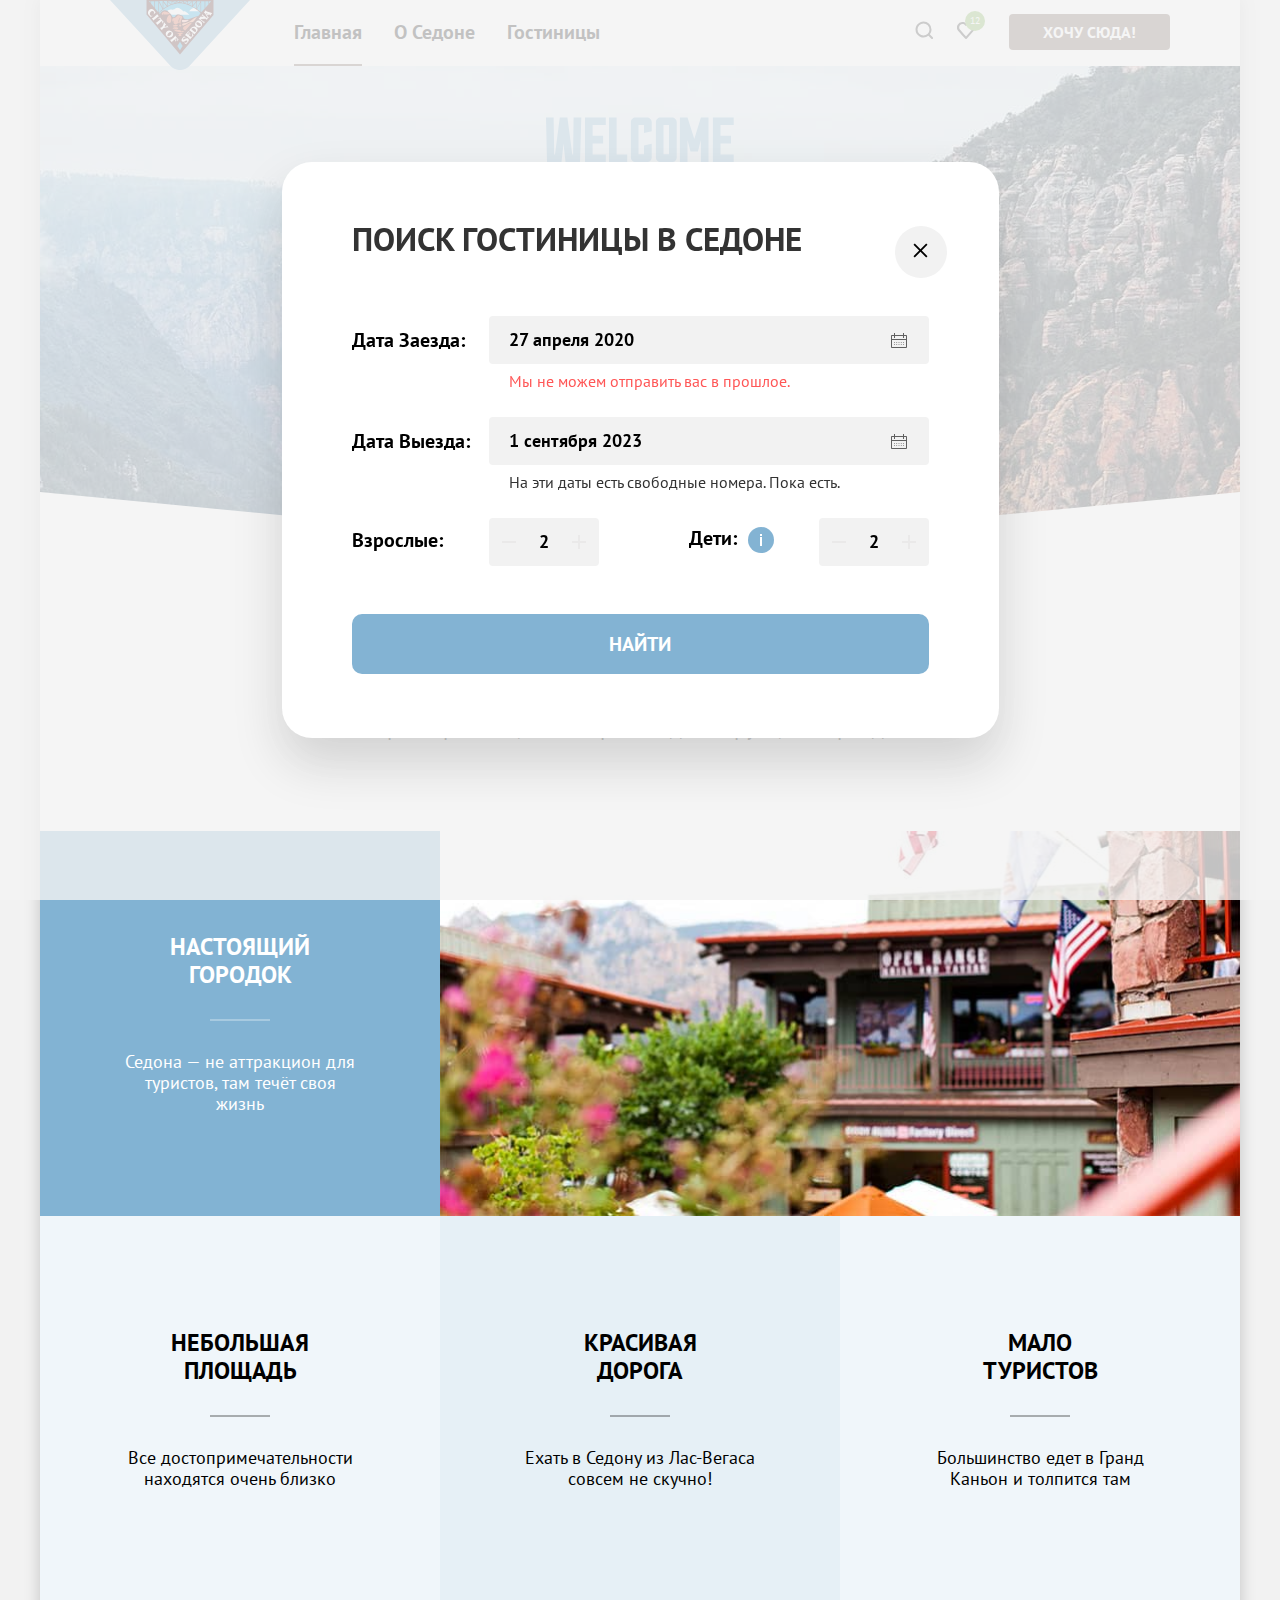
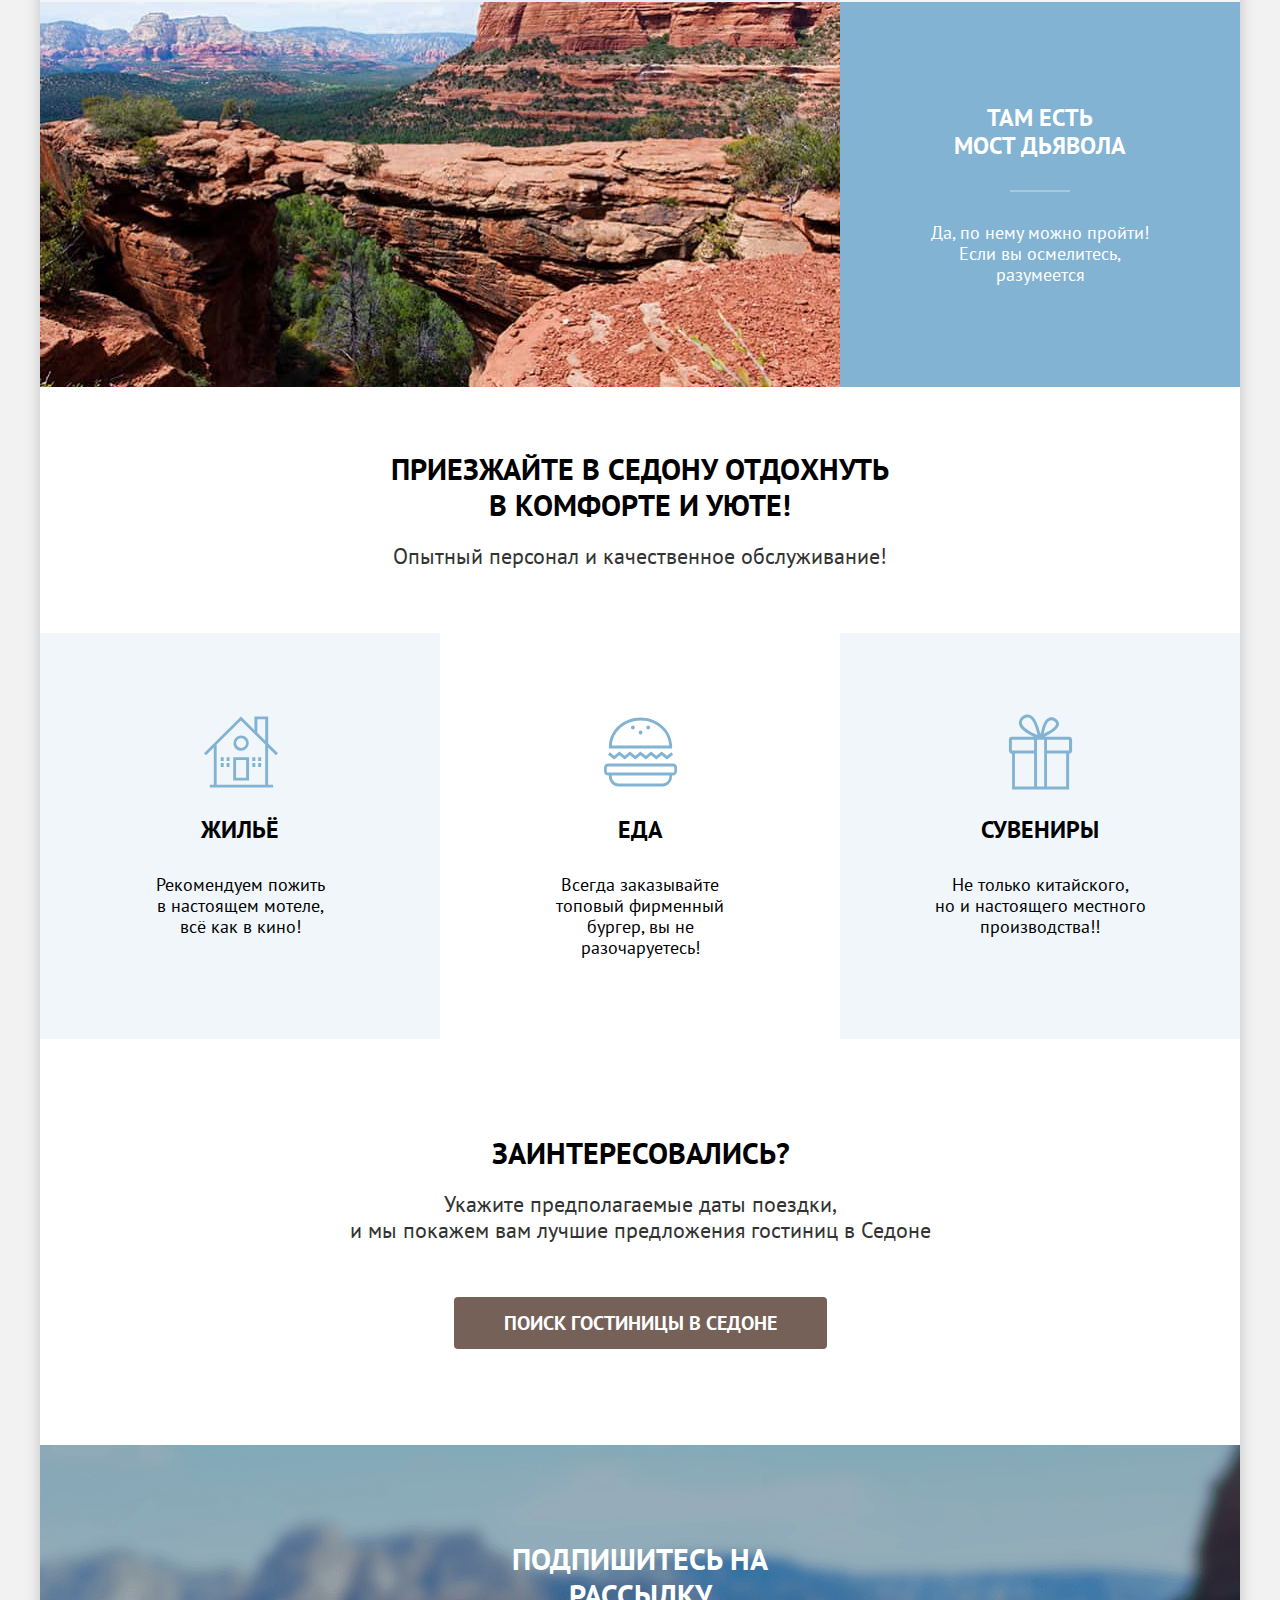
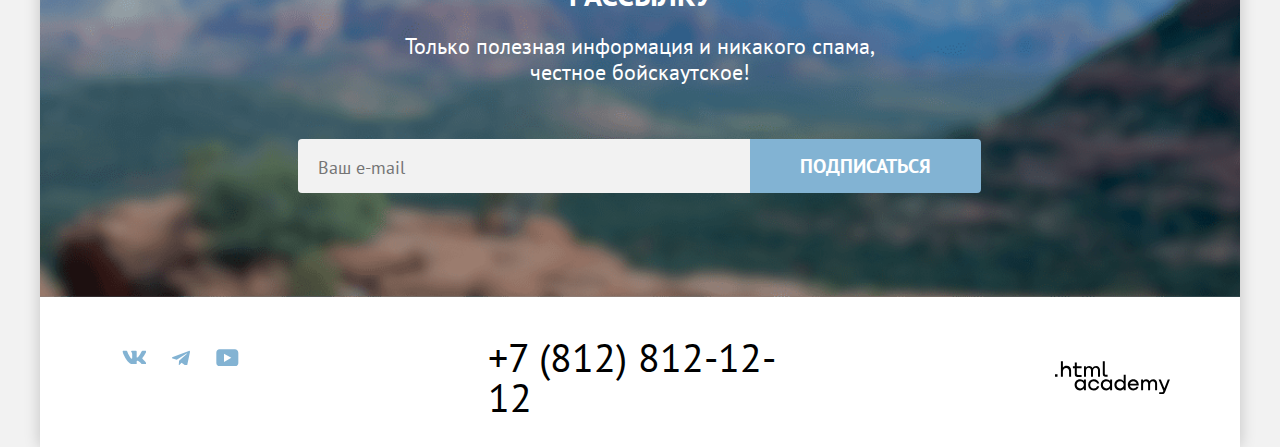
==== commit 79294bfa: "Корректировка по Pixel Perfect всех страниц, меняет оформление модального окна" ====
--- a/index.html
+++ b/index.html
@@ -19,7 +19,7 @@
             <a class="navigation-link navigation-link-curret" href="index.html">Главная</a>
           </li>
           <li class="navigation-item">
-            <a class="navigation-link" href="#">О седоне</a>
+            <a class="navigation-link" href="#">О Седоне</a>
           </li>
           <li class="navigation-item">
             <a class="navigation-link" href="catalog.html">Гостиницы</a>
@@ -78,7 +78,7 @@
               <p class="advantages-description">Все достопримечательности находятся очень близко</p>
             </li>
             <li class="advantages-item">
-              <h3 class="advantages-title">Красива<br>дорога</h3>
+              <h3 class="advantages-title">Красивая<br>дорога</h3>
               <p class="advantages-description">Ехать в Седону из Лас-Вегаса совсем не скучно!</p>
             </li>
             <li class="advantages-item">
@@ -87,7 +87,7 @@
             </li>
             <li class="advantages-item-photo advantages-item-reverse">
               <div class="advantages-item-box">
-              <h3 class="advantages-title advantages-title-photo">Там есть мост дьявола</h3>
+              <h3 class="advantages-title advantages-title-photo">Там есть<br>мост дьявола</h3>
               <p class="advantages-description">Да, по нему можно пройти! Если вы осмелитесь, разумеется</p>
               </div>
               <img class="advantages-photo" src="images/photo-2.jpg" width="800" height="385" alt="Мост дьявола.">
@@ -102,21 +102,21 @@
           <ul class="services-list">
             <li class="services-item">
               <h3 class="services-hotel services-item-title">Жильё</h3>
-              <p class="services-item-text">Рекомендуем пожить в настоящем мотеле, всё как в кино!</p>
+              <p class="services-item-text">Рекомендуем пожить<br>в настоящем мотеле,<br>всё как в кино!</p>
             </li>
             <li class="services-item">
               <h3 class="services-food services-item-title">Еда</h3>
-              <p class="services-item-text">Всегда заказывайте топовый фирменный бургер, вы не разочаруетесь!</p>
+              <p class="services-item-text">Всегда заказывайте<br>топовый фирменный бургер, вы не разочаруетесь!</p>
             </li>
             <li class="services-item">
               <h3 class="services-souvenirs services-item-title">Сувениры</h3>
-              <p class="services-item-text">Не только китайского, но и настоящего местного производства!!</p>
+              <p class="services-item-text">Не только китайского,<br>но и настоящего местного производства!!</p>
             </li>
           </ul>
         </section>
         <div class="hotel-search">
           <p class="hotel-search-title">Заинтересовались?</p>
-          <p class="hotel-search-text">Укажите предполагаемые даты поездки, и мы покажем вам лучшие предложения гостиниц в Седоне</p>
+          <p class="hotel-search-text">Укажите предполагаемые даты поездки,<br>и мы покажем вам лучшие предложения гостиниц в Седоне</p>
           <a class="button button-search-hotel button-large" href="#">ПОИСК ГОСТИНИЦЫ В СЕДОНЕ</a>
         </div>
     </main>
@@ -175,6 +175,9 @@
   <div class="modal-container modal-container-close">
     <div class="modal modal-search">
       <button class="modal-close-button" type="button">
+        <svg class="modal-close" aria-hidden="true" focusable="false" width="15" height="15" fill="currentColor" xmlns="http://www.w3.org/2000/svg">
+          <path d="M14.5 1.78 13.2.5 7.49 6.2 1.79.5.48 1.8l5.7 5.7-5.7 5.7 1.3 1.3 5.7-5.7 5.7 5.7 1.3-1.3-5.7-5.7 5.7-5.7Z"/>
+        </svg>
         <span class="visually-hidden">Закрыть</span>
       </button>
       <section class="modal-content">
@@ -183,12 +186,22 @@
           <div class="field-date">
           <label class="search-label">Дата заезда:
             <input class="search-input search-input-date" type="text" name="date-arrival" value="27 апреля 2020" placeholder="Укажите дату" required>
+            <svg class="input-calendar" aria-hidden="true" focusable="false" width="16" height="15" fill="currentColor" xmlns="http://www.w3.org/2000/svg">
+              <path d="M5.75 10c.3 0 .5-.2.5-.5s-.2-.5-.5-.5-.5.2-.5.5.2.5.5.5Z"/>
+              <path d="M15 2h-2V0h-1v2H4V0H3v2H1c-.6 0-1 .4-1 1v11c0 .5.4 1 1 1h14c.5 0 1-.5 1-1V3c0-.6-.5-1-1-1Zm0 12H1V7h14v7ZM1 6V3h2v2h1V3h8v2h1V3h2v3H1Z"/>
+              <path d="M8 10c.3 0 .5-.2.5-.5S8.3 9 8 9s-.5.2-.5.5.2.5.5.5Zm2.25 0c.3 0 .5-.2.5-.5s-.2-.5-.5-.5-.5.2-.5.5.2.5.5.5Zm-4.5 1c-.3 0-.5.2-.5.5s.2.5.5.5.5-.2.5-.5-.2-.5-.5-.5ZM3.5 10c.3 0 .5-.2.5-.5S3.8 9 3.5 9s-.5.2-.5.5.2.5.5.5Zm0 1c-.3 0-.5.2-.5.5s.2.5.5.5.5-.2.5-.5-.2-.5-.5-.5ZM8 11c-.3 0-.5.2-.5.5s.2.5.5.5.5-.2.5-.5-.2-.5-.5-.5Zm2.25 0c-.3 0-.5.2-.5.5s.2.5.5.5.5-.2.5-.5-.2-.5-.5-.5Zm2.25-1c.3 0 .5-.2.5-.5s-.2-.5-.5-.5-.5.2-.5.5.2.5.5.5Zm0 1c-.3 0-.5.2-.5.5s.2.5.5.5.5-.2.5-.5-.2-.5-.5-.5Z"/>
+            </svg>
           </label>
           <p class="date-message date-error">Мы не можем отправить вас в прошлое.</p>
         </div>
         <div class="field-date">
           <label class="search-label">Дата выезда:
             <input class="search-input search-input-date" type="text" name="date-departure" value="1 сентября 2023" placeholder="Укажите дату" required>
+            <svg class="input-calendar" aria-hidden="true" focusable="false" width="16" height="15" fill="currentColor" xmlns="http://www.w3.org/2000/svg">
+              <path d="M5.75 10c.3 0 .5-.2.5-.5s-.2-.5-.5-.5-.5.2-.5.5.2.5.5.5Z"/>
+              <path d="M15 2h-2V0h-1v2H4V0H3v2H1c-.6 0-1 .4-1 1v11c0 .5.4 1 1 1h14c.5 0 1-.5 1-1V3c0-.6-.5-1-1-1Zm0 12H1V7h14v7ZM1 6V3h2v2h1V3h8v2h1V3h2v3H1Z"/>
+              <path d="M8 10c.3 0 .5-.2.5-.5S8.3 9 8 9s-.5.2-.5.5.2.5.5.5Zm2.25 0c.3 0 .5-.2.5-.5s-.2-.5-.5-.5-.5.2-.5.5.2.5.5.5Zm-4.5 1c-.3 0-.5.2-.5.5s.2.5.5.5.5-.2.5-.5-.2-.5-.5-.5ZM3.5 10c.3 0 .5-.2.5-.5S3.8 9 3.5 9s-.5.2-.5.5.2.5.5.5Zm0 1c-.3 0-.5.2-.5.5s.2.5.5.5.5-.2.5-.5-.2-.5-.5-.5ZM8 11c-.3 0-.5.2-.5.5s.2.5.5.5.5-.2.5-.5-.2-.5-.5-.5Zm2.25 0c-.3 0-.5.2-.5.5s.2.5.5.5.5-.2.5-.5-.2-.5-.5-.5Zm2.25-1c.3 0 .5-.2.5-.5s-.2-.5-.5-.5-.5.2-.5.5.2.5.5.5Zm0 1c-.3 0-.5.2-.5.5s.2.5.5.5.5-.2.5-.5-.2-.5-.5-.5Z"/>
+            </svg>
           </label>
           <p class="date-message">На эти даты есть свободные номера. Пока есть.</p>
         </div>
--- a/styles/styles.css
+++ b/styles/styles.css
@@ -44,13 +44,13 @@
   margin-right: auto;
   background-color: #FFFFFF;
   width: 1200px;
-  box-shadow: 0 0 15px 0 rgba(0, 0, 0, 0.2);
 }
 
 .page-box {
   display: flex;
   flex-direction: column;
   min-height: 100%;
+  box-shadow: 0 0 15px 0 rgba(0, 0, 0, 0.2);
 }
 
 .page-header {
@@ -66,9 +66,13 @@
 /*Навигация*/
 
 .navigation-logo {
-  margin-right: 46px;
+  margin-right: 44px;
   margin-bottom: -6px;
   z-index: 1;
+}
+
+.navigation-item {
+  margin-right: 32px;
 }
 
 .navigation-link {
@@ -78,22 +82,11 @@
   font-weight: 700;
   color: #000000;
   text-decoration: none;
-  padding: 20px 16px;
+  padding: 20px 0;
 }
 
 .navigation-link-curret {
-  position: relative;
-}
-
-.navigation-link-curret::after {
-  position: absolute;
-  content: "";
-  right: 16px;
-  left: 16px;
-  bottom: -1px;
-  height: 2px;
-  background-color: #756257;
-  z-index: 1;
+  border-bottom: 2px solid #756257;
 }
 
 .navigation-list {
@@ -139,7 +132,7 @@
 }
 
 .navigation-user-link:hover svg,
-.navigation-user-link:focus svg {
+.navigation-user-link:focus svg, {
  fill: #756157;
 }
 
@@ -193,7 +186,7 @@
 }
 
 .button-navigation-user-item {
-  margin: 14px 0 14px 20px;
+  margin: 14px 0 14px 22px;
 }
 
 .main-index-promo {
@@ -202,7 +195,7 @@
   background-size: cover;
   background-repeat: no-repeat;
   background-position: center;
-  padding: 51px 371px 82px 371px;
+  padding: 51px 371px 75px 371px;
   position: relative;
 }
 
@@ -236,7 +229,7 @@
 
 .advantages-text {
   margin: 0;
-  margin-bottom: 69px;
+  margin-bottom: 90px;
   padding: 0 200px;
 }
 
@@ -269,7 +262,7 @@
 }
 
 .advantages-title-photo::after {
-  border-bottom: 2px solid rgba(255, 255, 255, 0.3);
+  border-bottom-color: rgba(255, 255, 255, 0.3);
 }
 
 .advantages-item {
@@ -440,20 +433,44 @@
 
 .newsletter-form {
  display: flex;
- margin: 0 auto;
- width: 704px;
-}
+ margin-left: 258px;
+}
+
 
 .field {
-  font-size: 18px;;
-  line-height: 24px;
   font: inherit;
   color: #000000;
   background-color: #F2F2F2;
-  width: 452px;
+  width: 432px;
   padding: 14px 0 14px 20px;
   border-width: 0;
   border-radius: 4px 0 0 4px;
+}
+
+.field::placeholder {
+  font-size: 18px;
+  line-height: 24px;
+}
+
+.field:not(:disabled):hover {
+  background-color: #E6E6E6;
+}
+
+.field:focus {
+  background-color: #E6E6E6;
+  outline: 3px solid #83B3D3;
+  outline-offset: -3px;
+}
+
+.field:not(:placeholder-shown) {
+  background-color: #F2F2F2;
+  outline: 2px solid #000000;
+  outline-offset: -2px;
+}
+
+.field:disabled,
+.field:disabled::placeholder {
+  opacity: 0.5;
 }
 
 .newsletter-button {
@@ -552,7 +569,7 @@
 /*Catalog*/
 
 .filter-container {
-  padding: 35px 70px 70px;
+  padding: 35px 70px 56px 70px;
   color: #FFFFFF;
   background-color: #8abada;
   background-image: url("../images/filter.jpg");
@@ -744,12 +761,17 @@
   box-sizing: border-box;
 }
 
+.number-input:not(:disabled):hover {
+  background-color: #E6E6E6;
+}
+
 .number-input:focus {
+  background-color: #E6E6E6;
   outline: 3px solid #83B3D3;
 }
 
-.number-input:active {
-  outline: 2px solid #000000;
+.number-input:disabled {
+  opacity: 0.5;
 }
 
 .number-input-left {
@@ -777,10 +799,9 @@
   line-height: 24px;
   color: rgb(170, 170, 170);
   z-index: 1;
-  top: 12px;
+  top: 50%;
   right: 20px;
-  transform: translateX(50%);
-
+  transform: translateY(-50%);
 }
 
 /*Range*/
@@ -874,6 +895,7 @@
 .catalog-hotel-search {
   padding: 50px 70px 60px;
   background-color: #FFFFFF;
+  position: relative;
 }
 
 .results {
@@ -892,8 +914,7 @@
 }
 
 .select-control {
-  font-size: 18px;
-  line-height: 21px;
+  font-size: 16px;
   color: #333333;
   min-width: 290px;
   padding: 12px 0 12px 18px;
@@ -903,7 +924,7 @@
   appearance: none;
   background-image: url("../images/arrow-down.svg");
   background-repeat: no-repeat;
-  background-position: right 20px center;
+  background-position: right 16px center;
   padding-right: 40px;
 }
 
@@ -971,10 +992,11 @@
   flex-wrap: wrap;
   margin: 0 auto;
   padding: 0;
-  margin-bottom: 40px;
+  padding-bottom: 39px;
   justify-content: space-between;
   gap: 20px 0;
   list-style: none;
+  border-bottom: 1px solid #E6E6E6;
 }
 
 .hotel-card {
@@ -1059,7 +1081,7 @@
   height: 17px;
   display: block;
   background-image: url("../images/star.svg");
-  background-position: center;
+  background-position: left;
   background-repeat: no-repeat;
   padding: 10px 6px 10px 0;
 }
@@ -1077,7 +1099,7 @@
   display: flex;
   margin: 0;
   padding: 0;
-  padding-top: 40px;
+  padding-top: 38px;
   list-style: none;
 }
 
@@ -1094,12 +1116,12 @@
   background-color: #82B3D3;
   text-decoration: none;
   display: block;
-  padding: 11.36px 23.45px;
+  padding: 12px 24px;
   border-radius: 4px;
 }
 
 .pagination-link-dual {
-  padding: 11.36px 18.45px;
+  padding: 12px 19px;
 }
 
 .ellipsis {
@@ -1192,10 +1214,8 @@
   border-radius: 50%;
   background-color: #F2F2F2;
   border: none;
-  background-image: url(../images/modal/close.svg);
-  background-repeat: no-repeat;
-  background-position: center;
-}
+}
+
 
 .modal-close-button:not(:disabled):hover {
   background-color: #E6E6E6;
@@ -1206,7 +1226,8 @@
   outline: 3px solid #83B3D3;
 }
 
-.modal-close-button:not(:disabled):active {
+.modal-close-button:not(:disabled):active,
+.modal-close-button svg:active {
   opacity: 0.4;
   background-color: #E6E6E6;
 }
@@ -1229,6 +1250,7 @@
   justify-content: space-between;
   align-items: center;
   margin-bottom: 4px;
+  position: relative;
 }
 
 .search-input {
@@ -1244,10 +1266,10 @@
   width: 400px;
 }
 
-.search-input-date {
-  background-image: url(../images/modal/calendar.svg);
-  background-repeat: no-repeat;
-  background-position: right 20px center;
+.input-calendar {
+  position: absolute;
+  right: 22px;
+  opacity: 0.6;
 }
 
 .search-input:not(:disabled):hover {
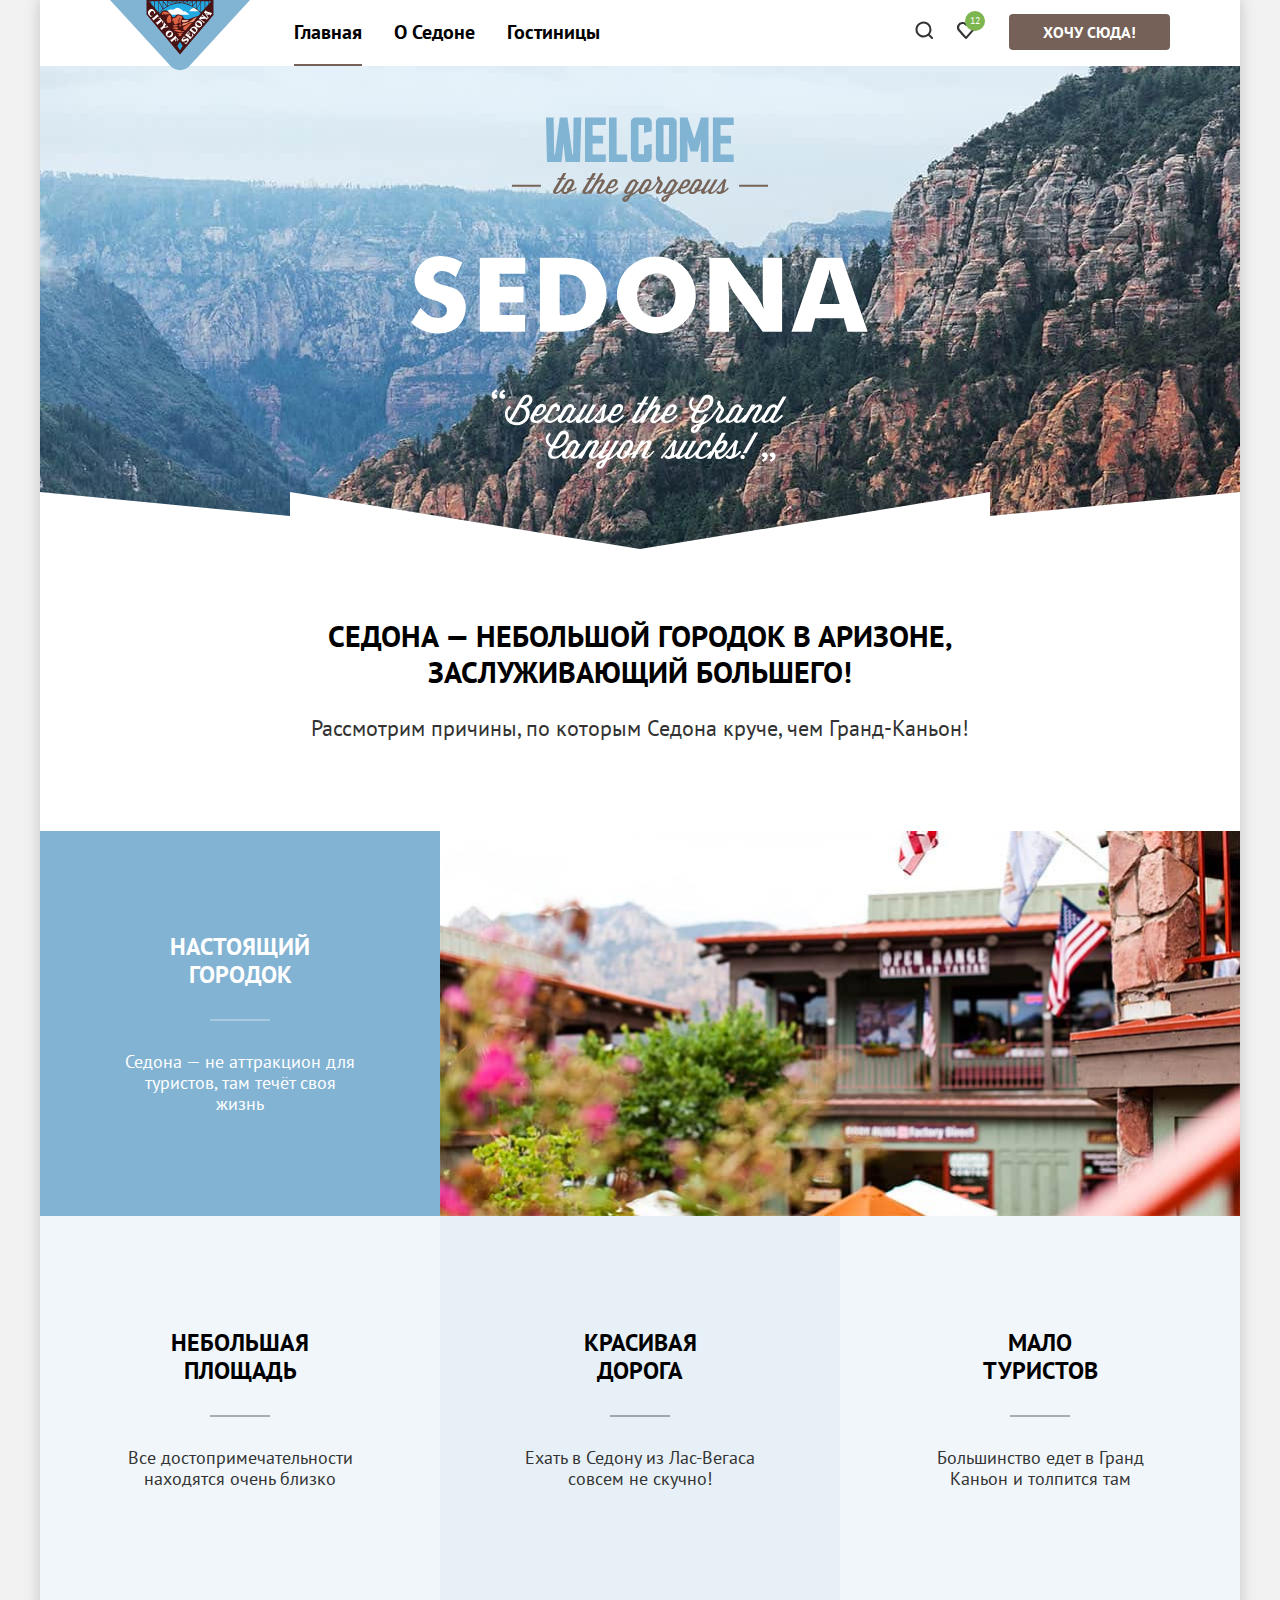
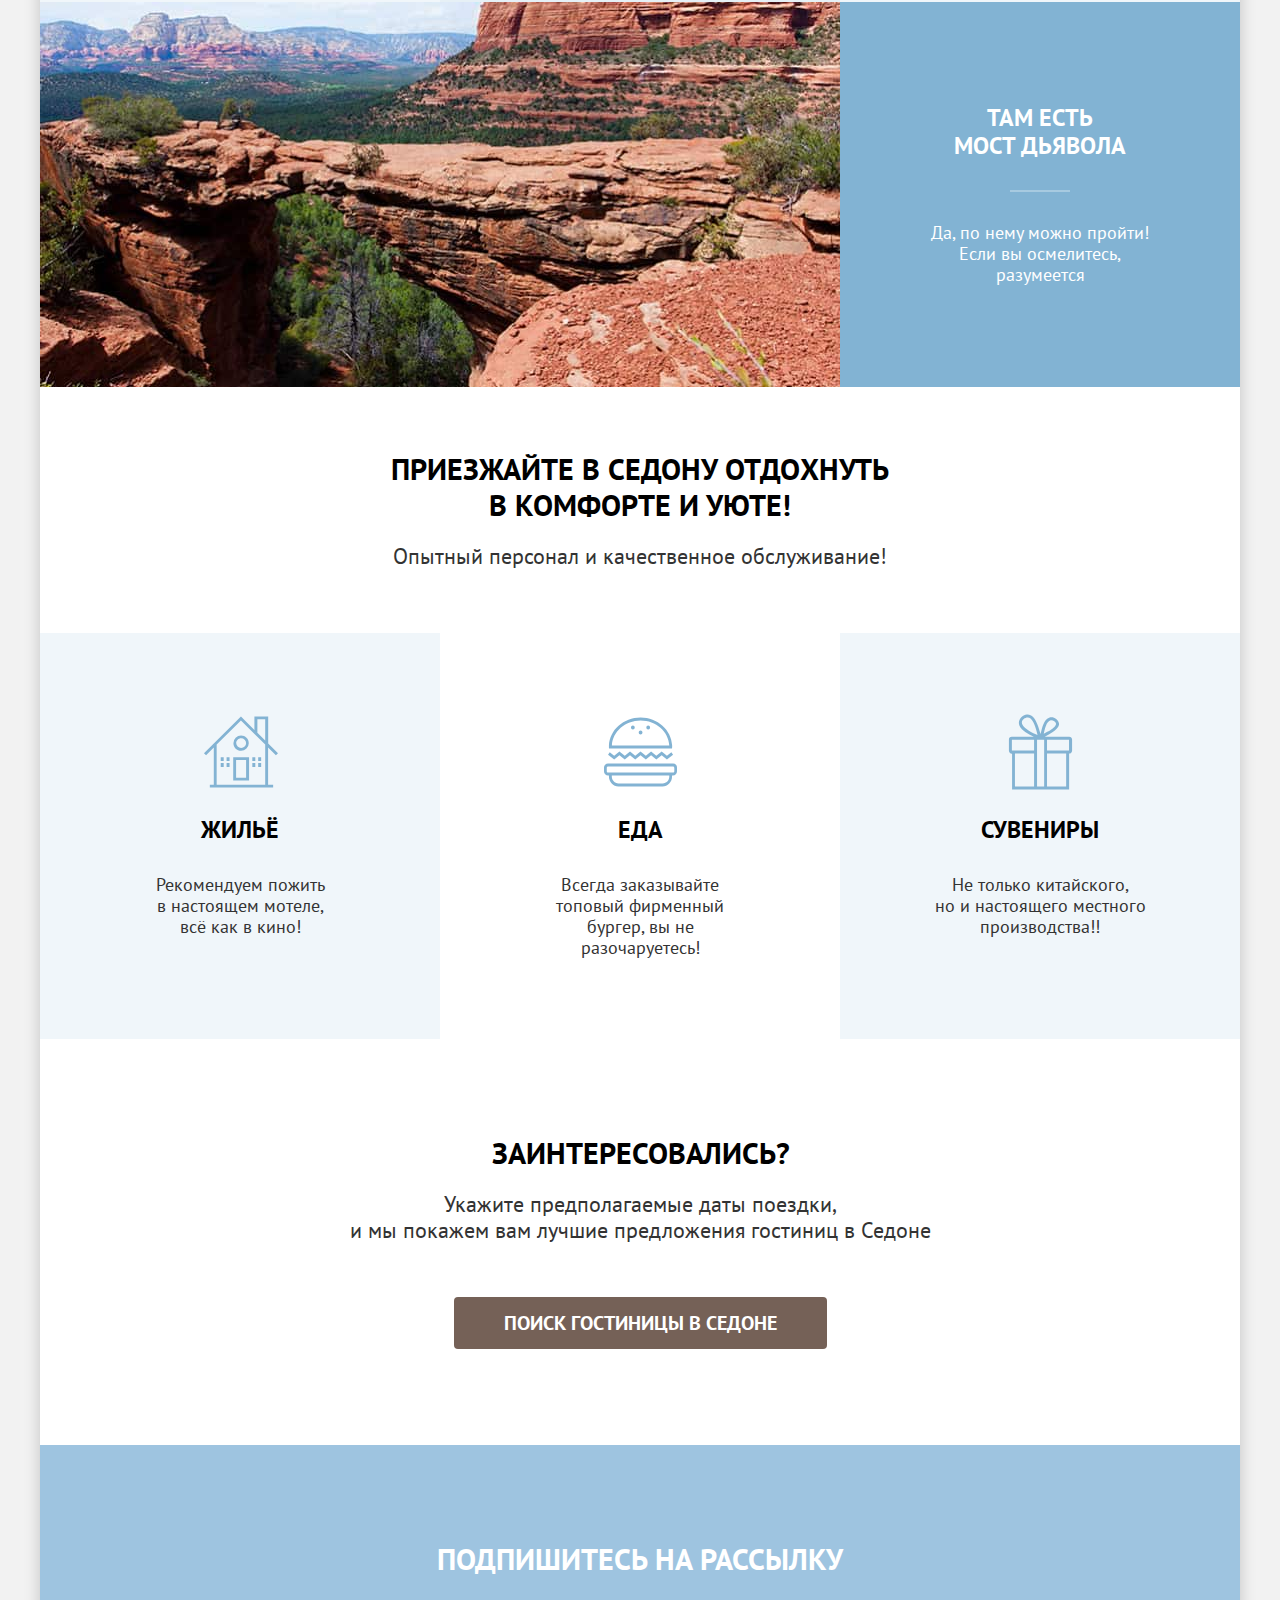
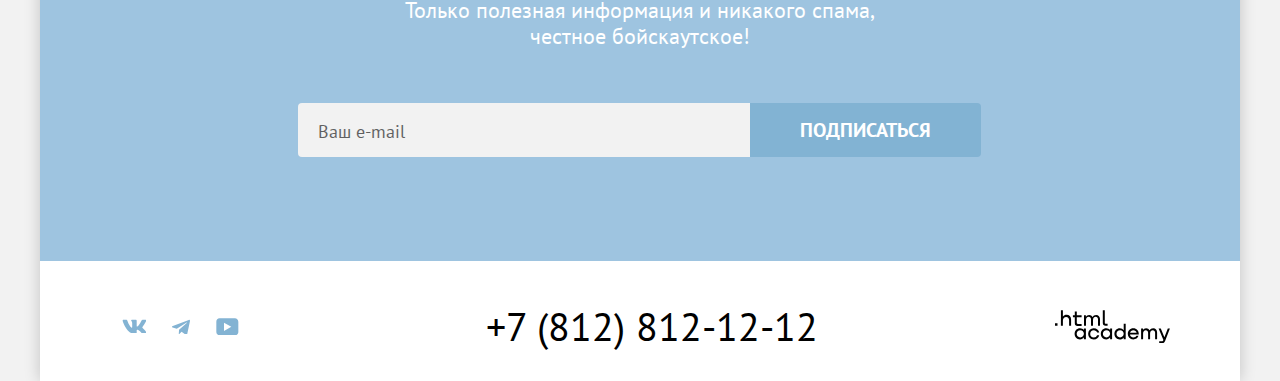
==== commit 9f9edf5b: "Merge pull request #12 from Natyyys/master" ====
--- a/index.html
+++ b/index.html
@@ -4,6 +4,7 @@
     <meta charset="utf-8">
     <title>HTML Academy: Седона</title>
     <link rel="stylesheet" href="styles/styles.css">
+    <link rel="icon" href="images/favicon.png">
   </head>
 
 
@@ -34,7 +35,7 @@
                 <path d="m18.5 17-3.7-3.67c1-1.3 1.7-2.98 1.7-4.87A8 8 0 0 0 8.5.5C4.1.5.5 4.18.5 8.56a8 8 0 0 0 12.9 6.26l3.7 3.68 1.4-1.5Zm-10-2.48a6 6 0 0 1-6-5.96 6 6 0 0 1 12 0 6 6 0 0 1-6 5.96Z"/>
               </svg>
               <span class="visually-hidden">
-                Поиск
+                Поиск.
               </span>
             </a>
           </li>
@@ -43,7 +44,7 @@
               <svg aria-hidden="true" focusable="false" width="18" height="17" fill="currentColor" xmlns="http://www.w3.org/2000/svg">
                 <path d="M8.9 17a.9.9 0 0 1-.8-.4c-5.4-6.1-6.7-7.5-7-7.9A5.4 5.4 0 0 1 5.5 0C6.8 0 8 .5 9 1.3a5.46 5.46 0 0 1 9 4.1c0 1.3-.5 2.5-1.3 3.4l-7 7.9c-.2.2-.4.3-.8.3Zm-6-9.5c.3.4 3.5 4 6.1 6.9l6.2-7c.5-.5.7-1.2.7-2 0-1.8-1.5-3.3-3.3-3.3-1 0-2 .5-2.7 1.3-.3.3-.6.4-.9.4-.3 0-.6-.2-.8-.4-.7-.8-1.7-1.3-2.7-1.3-1.8 0-3.3 1.5-3.3 3.3-.1.9.3 1.6.7 2.1-.1 0-.1 0 0 0Z"/>
               </svg>
-              <span class="visually-hidden">Избранное</span>
+              <span class="visually-hidden">Избранное.</span>
               <span class="navigation-favourites">12</span>
             </a>
           </li>
@@ -57,12 +58,12 @@
 
     <main class="main-container main-index">
         <div class="main-index-promo">
-          <h1 class="visually-hidden">Седона</h1>
+          <h1 class="visually-hidden">Седона.</h1>
           <img src="images/welcome.svg" width="458" height="352" alt="Welcome to the gorgeous Sedona because the grand canyon sucks.">
         </div>
 
         <section class="advantages">
-          <h2 class="visually-hidden">Преимущества</h2>
+          <h2 class="visually-hidden">Преимущества.</h2>
           <p class="promo-title-text">Седона — небольшой городок в Аризоне, заслуживающий большего!</p>
           <p class="advantages-text">Рассмотрим причины, по которым Седона круче, чем Гранд-Каньон!</p>
           <ul class="advantages-list">
@@ -71,7 +72,7 @@
               <h3 class="advantages-title advantages-title-photo">Настоящий городок</h3>
               <p class="advantages-description">Седона — не аттракцион для туристов, там течёт своя жизнь</p>
               </div>
-              <img class="advantages-photo" src="images/photo-1.jpg" width="800" height="385" alt="Вид из окна">
+              <img class="advantages-photo" src="images/photo-1.jpg" width="800" height="385" alt="Вид из окна.">
             </li>
             <li class="advantages-item">
               <h3 class="advantages-title">Небольшая площадь</h3>
@@ -96,7 +97,7 @@
         </section>
 
         <section class="services">
-          <h2 class="visually-hidden">Услуги</h2>
+          <h2 class="visually-hidden">Услуги.</h2>
           <p class="services-title">Приезжайте в Седону отдохнуть в комфорте и уюте!</p>
           <p class="services-text">Опытный персонал и качественное обслуживание!</p>
           <ul class="services-list">
@@ -126,10 +127,11 @@
         <h2 class="page-main">Подпишитесь на рассылку</h2>
           <p class="page-main-text">Только полезная информация и никакого спама, честное бойскаутское!</p>
           <form class="newsletter-form" action="https://echo.htmlacademy.ru/" method="post">
-          <input class="field" placeholder="Ваш e-mail" type="email" name="newsletter-mail" id="newsletter-email" required>
-          <button class="button newsletter-button button-large" type="submit">
+            <label class="visually-hidden" for="newsletter-email">Напишите ваш e-mail.</label>
+            <input class="field" placeholder="Ваш e-mail" type="email" name="newsletter-mail" id="newsletter-email" required>
+            <button class="button newsletter-button button-large" type="submit">
             <span>Подписаться</span>
-          </button>
+            </button>
           </form>
       </section>
 
@@ -140,7 +142,7 @@
               <svg class="footer-icon" aria-hidden="true" focusable="false" width="24" height="14" fill="currentColor" xmlns="http://www.w3.org/2000/svg">
                 <path fill-rule="evenodd" clip-rule="evenodd" d="M24.12 1.8c.16-.54 0-.94-.8-.94H20.7c-.67 0-.98.34-1.15.73 0 0-1.33 3.2-3.22 5.27-.61.6-.9.8-1.23.8-.16 0-.41-.2-.41-.75v-5.1c0-.66-.19-.95-.74-.95H9.82c-.42 0-.67.3-.67.59 0 .62.95.76 1.04 2.51v3.8c0 .83-.15.98-.48.98-.9 0-3.06-3.2-4.34-6.88-.25-.72-.5-1-1.18-1H1.57c-.75 0-.9.34-.9.73 0 .68.89 4.07 4.14 8.55 2.17 3.06 5.23 4.72 8 4.72 1.68 0 1.88-.37 1.88-1v-2.32c0-.74.16-.88.7-.88.38 0 1.05.19 2.6 1.66 1.79 1.75 2.08 2.54 3.08 2.54h2.63c.75 0 1.12-.37.9-1.1-.23-.72-1.08-1.77-2.2-3.02-.62-.71-1.54-1.48-1.82-1.86-.39-.5-.28-.71 0-1.15 0 0 3.2-4.42 3.54-5.93Z"/>
               </svg>
-              <span class="visually-hidden">Вконтакте</span>
+              <span class="visually-hidden">Вконтакте.</span>
             </a>
           </li>
           <li class="footer-social-item">
@@ -148,7 +150,7 @@
               <svg class="footer-icon" aria-hidden="true" focusable="false" width="18" height="15" fill="currentColor" xmlns="http://www.w3.org/2000/svg">
                 <path d="M16.79.96.84 7.1c-1.09.44-1.08 1.05-.2 1.32l4.1 1.28 9.47-5.98c.44-.27.85-.13.52.17l-7.68 6.93-.28 4.22c.41 0 .6-.2.83-.41l1.99-1.94 4.13 3.06c.77.42 1.31.2 1.5-.71l2.72-12.8c.28-1.1-.43-1.61-1.16-1.28Z"/>
               </svg>
-              <span class="visually-hidden">Телеграмм</span>
+              <span class="visually-hidden">Телеграмм.</span>
             </a>
           </li>
           <li class="footer-social-item">
@@ -156,7 +158,7 @@
               <svg class="footer-icon" aria-hidden="true" focusable="false" width="23" height="17" fill="currentColor" xmlns="http://www.w3.org/2000/svg">
                 <path d="M18.94.36H3.51C1.65.36.33 1.95.33 3.76v10.09c0 1.91 1.32 3.5 3.18 3.5h15.65c1.64 0 3.17-1.59 3.17-3.4V3.76c-.22-1.8-1.53-3.4-3.39-3.4ZM7.99 12.89V4.82l7.34 4.04-7.34 4.03Z"/>
               </svg>
-              <span class="visually-hidden">YouTybe</span>
+              <span class="visually-hidden">YouTube.</span>
             </a>
         </ul>
 
@@ -166,7 +168,7 @@
           <svg class="htmlacademy-icon" aria-hidden="true" focusable="false" width="115" height="33" fill="currentColor" xmlns="http://www.w3.org/2000/svg">
             <path d="M0 13.26v2.6h2.5v-2.6H0ZM11.6 4.86c-1.6 0-2.8.7-3.6 1.7h-.1V.36h-2v15.5h2v-5.3c0-2.1 1.3-3.6 3.3-3.6 1.8 0 2.9 1.4 2.9 3.2v5.7h2v-6.1c.1-3-1.8-4.9-4.5-4.9ZM26.6 5.16h-4.8v-3.7h-2v3.8h-1.9v2h1.9v6c0 1.7 1 2.7 2.7 2.7h4.1v-2h-3.7c-.7 0-1.1-.4-1.1-1.1v-5.7h4.8v-2ZM41.1 4.96c-1.6 0-2.9.8-3.5 2.1h-.1c-.6-1.2-1.8-2.1-3.4-2.1-1.4 0-2.5.8-3.1 1.8h-.1v-1.6H29v10.6h2v-5.4c0-2 1-3.5 2.6-3.5 1.5 0 2.4 1 2.4 2.6v6.3h2v-5.6c0-2.4 1.4-3.3 2.6-3.3 1.5 0 2.4 1 2.4 2.6v6.3h2v-6.5c.1-2.5-1.4-4.3-3.9-4.3ZM47.8 13.06c0 1.7 1 2.7 2.8 2.7h2v-2h-1.7c-.7 0-1.1-.4-1.1-1.1V.36h-2v12.7ZM28.9 20.06c-.9-1.1-2.2-1.8-3.9-1.8-3.1 0-5.4 2.3-5.4 5.6s2.3 5.6 5.4 5.6c1.8 0 3-.8 3.8-1.9h.1v1.6h2v-10.6h-2v1.5Zm-3.6 7.4c-2.2 0-3.6-1.6-3.6-3.6s1.4-3.6 3.6-3.6 3.6 1.6 3.6 3.6c0 1.9-1.4 3.6-3.6 3.6ZM44.2 22.36c-.5-2.4-2.6-4.1-5.4-4.1a5.4 5.4 0 0 0-5.6 5.6c0 3.1 2.2 5.6 5.6 5.6 2.8 0 4.9-1.8 5.4-4.2h-2.1a3.4 3.4 0 0 1-3.3 2.3c-2.2 0-3.6-1.6-3.6-3.6s1.4-3.6 3.6-3.6c1.6 0 2.8 1 3.3 2.2h2.1v-.2ZM55.1 20.06c-.9-1.1-2.2-1.8-3.9-1.8-3.1 0-5.4 2.3-5.4 5.6s2.3 5.6 5.4 5.6c1.8 0 3-.8 3.8-1.9h.1v1.6h2v-10.6h-2v1.5Zm-3.6 7.4c-2.2 0-3.6-1.6-3.6-3.6s1.4-3.6 3.6-3.6 3.6 1.6 3.6 3.6c0 1.9-1.5 3.6-3.6 3.6ZM68.7 20.16c-.9-1.1-2.2-1.9-3.9-1.9-3.1 0-5.4 2.3-5.4 5.6s2.2 5.6 5.4 5.6c1.7 0 3-.8 3.8-1.8h.1v1.5h2v-15.4h-2v6.4Zm-3.6 7.3c-2.2 0-3.6-1.6-3.6-3.6s1.4-3.6 3.6-3.6 3.6 1.6 3.6 3.6c-.1 2-1.5 3.6-3.6 3.6ZM78.3 18.26c-3.3 0-5.5 2.5-5.5 5.6 0 3 2.1 5.6 5.5 5.6 2.5 0 4.5-1.3 5.2-3.6h-2.1c-.5 1-1.6 1.6-3 1.6-1.9 0-3.3-1.3-3.4-2.9h8.8c.2-3.6-2-6.3-5.5-6.3Zm0 1.9c1.7 0 3 1 3.3 2.6h-6.5c.3-1.5 1.5-2.6 3.2-2.6ZM98.2 18.26c-1.6 0-2.9.8-3.6 2h-.1c-.6-1.2-1.8-2-3.4-2-1.4 0-2.5.7-3.1 1.8v-1.5h-1.9v10.6h2v-5.4c0-2 1-3.4 2.6-3.5 1.5 0 2.4 1 2.4 2.6v6.3h2v-5.6c0-2.4 1.4-3.3 2.6-3.3 1.5 0 2.4 1 2.4 2.6v6.3h2v-6.5c.1-2.6-1.4-4.4-3.9-4.4ZM109.4 27.36l-3.6-8.9h-2.2l4.8 11.6c-.3.9-.7 1.2-1.7 1.2h-2.5v2h2.5c1.8 0 2.8-.8 3.5-2.6l4.7-12.2h-2.1l-3.4 8.9Z"/>
           </svg>
-          <span class="visually-hidden">html academy</span>
+          <span class="visually-hidden">html academy.</span>
         </a>
       </section>
     </footer>
@@ -178,13 +180,14 @@
         <svg class="modal-close" aria-hidden="true" focusable="false" width="15" height="15" fill="currentColor" xmlns="http://www.w3.org/2000/svg">
           <path d="M14.5 1.78 13.2.5 7.49 6.2 1.79.5.48 1.8l5.7 5.7-5.7 5.7 1.3 1.3 5.7-5.7 5.7 5.7 1.3-1.3-5.7-5.7 5.7-5.7Z"/>
         </svg>
-        <span class="visually-hidden">Закрыть</span>
+        <span class="visually-hidden">Закрыть.</span>
       </button>
       <section class="modal-content">
         <h2 class="modal-title section-title">Поиск гостиницы в Седоне</h2>
         <form class="search-form" action="https://echo.htmlacademy.ru/" method="get">
           <div class="field-date">
-          <label class="search-label">Дата заезда:
+          <label class="search-label">
+            <span class="search-label-subtitle">Дата заезда:</span>
             <input class="search-input search-input-date" type="text" name="date-arrival" value="27 апреля 2020" placeholder="Укажите дату" required>
             <svg class="input-calendar" aria-hidden="true" focusable="false" width="16" height="15" fill="currentColor" xmlns="http://www.w3.org/2000/svg">
               <path d="M5.75 10c.3 0 .5-.2.5-.5s-.2-.5-.5-.5-.5.2-.5.5.2.5.5.5Z"/>
@@ -195,7 +198,8 @@
           <p class="date-message date-error">Мы не можем отправить вас в прошлое.</p>
         </div>
         <div class="field-date">
-          <label class="search-label">Дата выезда:
+          <label class="search-label">
+            <span class="search-label-subtitle">Дата выезда:</span>
             <input class="search-input search-input-date" type="text" name="date-departure" value="1 сентября 2023" placeholder="Укажите дату" required>
             <svg class="input-calendar" aria-hidden="true" focusable="false" width="16" height="15" fill="currentColor" xmlns="http://www.w3.org/2000/svg">
               <path d="M5.75 10c.3 0 .5-.2.5-.5s-.2-.5-.5-.5-.5.2-.5.5.2.5.5.5Z"/>
@@ -207,7 +211,9 @@
         </div>
         <div class="field-number">
           <div class="field-number-wrapper">
-          <label class="search-label label-number-adults" for="adults">Взрослые:</label>
+          <label class="search-label label-number-adults" for="adults">
+            <span class="search-label-subtitle">Взрослые:</span>
+          </label>
           <div class="counter-wrapper">
           <button class="button-counter button-minus" type="button"></button>
           <input class="search-input search-input-number" type="number" name="adults" min="1" id ="adults" value="2" required>
@@ -216,7 +222,9 @@
       </div>
       <div class="field-number-wrapper">
         <span class="search-label search-label-icon">
-          <label class="search-label label-number-children" for="children">Дети:</label>
+          <label class="search-label label-number-children" for="children">
+            <span class="search-label-subtitle">Дети:</span>
+          </label>
           <span class="tooltip">
             <button class="tooltip-toggle" type="button" aria-labelledby="tooltip-label-children"></button>
             <span class="tooltip-text" role="tooltip" id="tooltip-label-children" >Укажите количество детей, которые будут с вами, возраст которых от 6 до 18 лет. Дети до 6 лет размещаются бесплатно.</span>
--- a/styles/styles.css
+++ b/styles/styles.css
@@ -25,7 +25,7 @@
   font-size: 22px;
   line-height: 26px;
   color: #333333;
-  background-color: #F2F2F2;
+  background-color: #f2f2f2;
 }
 
 .visually-hidden {
@@ -42,7 +42,7 @@
 .wrapper {
   margin-left: auto;
   margin-right: auto;
-  background-color: #FFFFFF;
+  background-color: #ffffff;
   width: 1200px;
 }
 
@@ -118,7 +118,7 @@
 
 .navigation-favourites {
   display: flex;
-  color: #FFFFFF;
+  color: #ffffff;
   font-size: 10px;
   justify-content: center;
   align-items: center;
@@ -127,13 +127,13 @@
   right: 2px;
   width: 20px;
   height: 20px;
-  background-color: #7DB54F;
+  background-color: #7db54f;
   border-radius: 50%;
 }
 
 .navigation-user-link:hover svg,
-.navigation-user-link:focus svg, {
- fill: #756157;
+.navigation-user-link:focus svg {
+  fill: #756157;
 }
 
 .header-logo {
@@ -143,7 +143,7 @@
 /*Кнопки*/
 
 .button {
-  color: #FFFFFF;
+  color: #ffffff;
   background-color: #756157;
   font: inherit;
   font-weight: 700;
@@ -156,7 +156,7 @@
 }
 
 button[disabled]:hover {
-  background-color: #E5E5E5;
+  background-color: #e5e5e5;
 }
 
 .button:hover,
@@ -165,11 +165,11 @@
 }
 
 .button:active {
-  color: rgba(255, 255, 255, 0.3)
+  color: rgba(255, 255, 255, 0.3);
 }
 
 .button:disabled {
-  background-color: #E5E5E5;
+  background-color: #e5e5e5;
 }
 
 .button-small {
@@ -275,8 +275,9 @@
 
 .advantages-item-photo {
   display: flex;
-  color: #FFFFFF;
-  background-color: #82B3D3;
+  width: 100%;
+  color: #ffffff;
+  background-color: #82b3d3;
 }
 
 .advantages-photo {
@@ -305,7 +306,13 @@
   margin: 0;
 }
 
-.services{
+.advantages-item p,
+.services-item p,
+.pade-footer-catalog p {
+  color: #333333;
+}
+
+.services {
   text-align: center;
   padding-top: 64px;
 }
@@ -315,6 +322,7 @@
   padding: 0;
   display: flex;
   list-style: none;
+  flex-wrap: wrap;
 }
 
 .services-title {
@@ -376,7 +384,7 @@
 }
 
 .services-item:nth-child(even) {
-  background-color: #FFFFFF;
+  background-color: #ffffff;
 }
 
 /*Поиск гостицины*/
@@ -408,9 +416,9 @@
 /*Footer*/
 
 .newsletter {
-  color: #FFFFFF;
+  color: #ffffff;
   background-color: #9ec4e0;
-  background-image: url("../images/footer/subscribe.png");
+  background-image: url("../images/footer/Subscribe.jpg");
   background-size: cover;
   background-repeat: no-repeat;
   text-align: center;
@@ -423,7 +431,7 @@
   line-height: 36px;
   text-transform: uppercase;
   margin: 0;
-  padding: 96px 398px 20px;
+  padding: 96px 350px 20px;
 }
 
 .page-main-text {
@@ -432,15 +440,15 @@
 }
 
 .newsletter-form {
- display: flex;
- margin-left: 258px;
+  display: flex;
+  margin-left: 258px;
 }
 
 
 .field {
   font: inherit;
   color: #000000;
-  background-color: #F2F2F2;
+  background-color: #f2f2f2;
   width: 432px;
   padding: 14px 0 14px 20px;
   border-width: 0;
@@ -450,20 +458,22 @@
 .field::placeholder {
   font-size: 18px;
   line-height: 24px;
+  color: #000000;
+  opacity: 0.6;
 }
 
 .field:not(:disabled):hover {
-  background-color: #E6E6E6;
+  background-color: #e6e6e6;
 }
 
 .field:focus {
-  background-color: #E6E6E6;
-  outline: 3px solid #83B3D3;
+  background-color: #e6e6e6;
+  outline: 3px solid #83b3d3;
   outline-offset: -3px;
 }
 
 .field:not(:placeholder-shown) {
-  background-color: #F2F2F2;
+  background-color: #f2f2f2;
   outline: 2px solid #000000;
   outline-offset: -2px;
 }
@@ -478,19 +488,21 @@
   font-weight: 700;
   line-height: 36px;
   text-transform: uppercase;
-  color: #FFFFFF;
-  background-color: #82B3D3;
+  color: #ffffff;
+  background-color: #82b3d3;
   border-width: 0;
   border-radius: 0 4px 4px 0;
+  max-width: 232px;
 }
 
 .newsletter-button:hover {
-  background-color: #68A2CA;
+  background-color: #68a2ca;
 }
 
 .footer-social {
   display: flex;
   justify-content: space-between;
+  gap: 195px;
   padding: 40px 70px 30px;
 }
 
@@ -498,19 +510,19 @@
   display: flex;
   flex-wrap: wrap;
   margin: 0;
-  padding: 0;
   list-style: none;
+  align-items: center;
+  padding: 5px 0;
 }
 
 .footer-icon {
   margin: auto;
-  fill: #83B3D3;
+  fill: #83b3d3;
 }
 
 .social-button {
   display: flex;
   justify-content: center;
-  align-items: center;
   width: 47px;
   height: 40px;
   background-repeat: no-repeat;
@@ -519,20 +531,22 @@
 }
 
 .social-button:hover svg {
-  fill: #68A2CA;
+  fill: #68a2ca;
 }
 
 .social-button:active svg {
-  fill: rgba(104, 162, 202, 0.3)
+  fill: rgba(104, 162, 202, 0.3);
 }
 
 .footer-contacts-phone {
-  width: 331px;
+  width: 334px;
   font-size: 40px;
   line-height: 1;
   text-transform: uppercase;
   color: #000000;
   text-decoration: none;
+  min-width: 332px;
+  align-self: center;
 }
 
 .footer-contacts-phone:hover,
@@ -562,7 +576,7 @@
   fill: #756157;
 }
 
-.htmlacademy-link:active svg{
+.htmlacademy-link:active svg {
   fill: rgba(117, 97, 87, 0.3);
 }
 
@@ -570,7 +584,7 @@
 
 .filter-container {
   padding: 35px 70px 56px 70px;
-  color: #FFFFFF;
+  color: #ffffff;
   background-color: #8abada;
   background-image: url("../images/filter.jpg");
   background-size: cover;
@@ -591,13 +605,14 @@
   margin: 0;
   padding: 0;
   list-style: none;
-  }
+}
 
 .breadcrumbs {
   display: flex;
+  flex-wrap: wrap;
   margin: 0;
   padding: 0;
-  padding-bottom: 40px;
+  padding-bottom: 20px;
   list-style: none;
 }
 
@@ -607,6 +622,7 @@
   padding-right: 10px;
   align-items: center;
   height: 21px;
+  padding-bottom: 20px;
 }
 
 .breadcrumbs-link:hover {
@@ -619,7 +635,7 @@
 
 .breadcrumbs-icon {
   margin-right: auto;
-  fill: #FFFFFF;
+  fill: #ffffff;
 }
 
 .breadcrumbs-link:hover svg {
@@ -644,6 +660,7 @@
   width: 8px;
   height: 21px;
   margin-right: 10px;
+  margin-bottom: 20px;
 }
 
 .catalog-filter {
@@ -691,9 +708,9 @@
 .control-mark {
   margin-right: 16px;
   left: 0;
-  width: 20px;
+  min-width: 20px;
   height: 20px;
-  background-color: #FFFFFF;
+  background-color: #ffffff;
   border-radius: 4px;
 }
 
@@ -702,7 +719,7 @@
 }
 
 .control:focus-within .control-mark {
-  outline: 3px solid #83B3D3;
+  outline: 3px solid #83b3d3;
 }
 
 .control:active .control-mark {
@@ -738,7 +755,7 @@
   left: 5px;
   width: 10px;
   height: 10px;
-  background-color: #3F5E72;
+  background-color: #3f5e72;
   border-radius: 50%;
   content: "";
 }
@@ -762,12 +779,12 @@
 }
 
 .number-input:not(:disabled):hover {
-  background-color: #E6E6E6;
+  background-color: #e6e6e6;
 }
 
 .number-input:focus {
-  background-color: #E6E6E6;
-  outline: 3px solid #83B3D3;
+  background-color: #e6e6e6;
+  outline: 3px solid #83b3d3;
 }
 
 .number-input:disabled {
@@ -782,6 +799,10 @@
 .number-input-right::-webkit-inner-spin-button {
   appearance: none;
   margin: 0;
+}
+
+input[type="number"] {
+  appearance: textfield;
 }
 
 .number-input-right {
@@ -815,7 +836,7 @@
 .range-bar {
   position: absolute;
   height: 100%;
-  background-color: #FFFFFF;
+  background-color: #ffffff;
 }
 
 .range-toggle {
@@ -824,16 +845,18 @@
   transform: translateY(-50%);
   width: 20px;
   height: 20px;
-  background-color: #FFFFFF;
+  background-color: #ffffff;
   border-radius: 5px;
-  border: 0 solid #FFFFFF;
+  border: none;
+  cursor: pointer;
 }
 
 .range-toggle:focus {
-  outline: 3px solid #83B3D3;
-}
+  outline: 3px solid #83b3d3;
+}
+
 .range-toggle:active {
-  outline: 2px solid #83B3D3;
+  outline: 2px solid #83b3d3;
 }
 
 .toggle-min {
@@ -854,14 +877,14 @@
   padding: 8px 50px;
   border: none;
   margin-bottom: 32px;
-  background-color: #82B3D3;
+  background-color: #82b3d3;
 }
 
 .button-submit:hover,
-.button-submit:focus
+.button-submit:focus,
 .newsletter-button:hover,
 .newsletter-button:focus {
-  background-color: #68A2CA;
+  background-color: #68a2ca;
 }
 
 .button-submit:active,
@@ -875,13 +898,23 @@
   background-color: transparent;
 }
 
+.button-reset:disabled {
+  background-color: transparent;
+  opacity: 0.1;
+}
+
+.button-reset[disabled]:hover {
+  color: rgba(255, 255, 255, 0.6);
+  background-color: transparent;
+}
+
 .button-reset:hover {
   color: rgba(255, 255, 255, 0.6);
   background-color: transparent;
 }
 
 .button-reset:focus {
-  border: 3px solid #83B3D3;
+  border: 3px solid #83b3d3;
   background-color: transparent;
   outline: none;
 }
@@ -893,14 +926,16 @@
 /*Результаты поиска*/
 
 .catalog-hotel-search {
-  padding: 50px 70px 60px;
-  background-color: #FFFFFF;
+  padding: 50px 70px 52px;
+  background-color: #ffffff;
   position: relative;
 }
 
 .results {
   display: flex;
-  padding-bottom: 40px;
+  flex-wrap: wrap;
+  justify-content: end;
+  padding-bottom: 32px;
 }
 
 .catalog-search {
@@ -911,29 +946,32 @@
   text-transform: uppercase;
   color: #000000;
   padding: 6px 0 6px 0;
+  max-width: 338px;
 }
 
 .select-control {
   font-size: 16px;
   color: #333333;
-  min-width: 290px;
+  width: 292px;
+  max-height: 48px;
   padding: 12px 0 12px 18px;
-  margin-right: auto;
+  margin-right: 62px;
   border-radius: 4px;
-  border: 2px solid #E5E5E5;
+  border: 2px solid #e5e5e5;
   appearance: none;
   background-image: url("../images/arrow-down.svg");
   background-repeat: no-repeat;
   background-position: right 16px center;
   padding-right: 40px;
+  background-color: transparent;
 }
 
 .select-control:hover {
-  border-color: #68A2CA;
+  border-color: #68a2ca;
 }
 
 .select-control:focus {
-  border-color: #3F5E72;
+  border-color: #3f5e72;
   outline: none;
 }
 
@@ -949,8 +987,9 @@
   justify-content: center;
   width: 48px;
   height: 48px;
-  border: 2px solid #E5E5E5;
+  border: 2px solid #e5e5e5;
   border-radius: 4px;
+  margin-bottom: 8px;
 }
 
 .card-toggle-current {
@@ -963,7 +1002,7 @@
 }
 
 .card-toggle:focus {
-  border-color: #68A2CA;
+  border-color: #68a2ca;
   outline: none;
 }
 
@@ -977,7 +1016,7 @@
   max-width: 48px;
   padding: 0;
   font-size: 8px;
-  background-color: #FFFFFF;
+  background-color: #ffffff;
   color: #000000;
 }
 
@@ -996,16 +1035,17 @@
   justify-content: space-between;
   gap: 20px 0;
   list-style: none;
-  border-bottom: 1px solid #E6E6E6;
+  border-bottom: 1px solid #e6e6e6;
 }
 
 .hotel-card {
   display: grid;
   grid-template-columns: repeat(2, 140px);
+  grid-template-rows: 1fr;
   gap: 16px 20px;
   width: 298px;
   padding: 20px;
-  border: 1px solid #E6E6E6;
+  border: 1px solid #e6e6e6;
   border-radius: 4px;
 }
 
@@ -1014,7 +1054,7 @@
   text-decoration: none;
 }
 
-.hotel-card-image  {
+.hotel-card-image {
   display: block;
 }
 
@@ -1042,29 +1082,29 @@
 }
 
 .favourites {
-  background-color: #82B3D3;
+  background-color: #82b3d3;
   padding-left: 20px;
   padding-right: 20px;
 }
 
 .favourites:hover,
 .favourites:focus {
-  background-color: #68A2CA;
-}
-
-.favourites:active{
+  background-color: #68a2ca;
+}
+
+.favourites:active {
   color: rgba(255, 255, 255, 0.3);
 }
 
 .favourites-in {
-  background-color: #7DB54F;
+  background-color: #7db54f;
   padding-left: 18px;
   padding-right: 18px;
 }
 
 .favourites-in:hover,
 .favourites-in:focus {
-  background-color: #6C9E42;
+  background-color: #6c9e42;
 }
 
 .favourites-in:active {
@@ -1088,7 +1128,7 @@
 
 .hotel-rating {
   color: #333333;
-  background-color: #F2F2F2;
+  background-color: #f2f2f2;
   font-weight: 400;
   padding: 9px 22px 8px 23px;
 }
@@ -1097,6 +1137,7 @@
 
 .pagination {
   display: flex;
+  flex-wrap: wrap;
   margin: 0;
   padding: 0;
   padding-top: 38px;
@@ -1105,6 +1146,7 @@
 
 .pagination-item {
   margin-right: 8px;
+  margin-bottom: 8px;
 }
 
 .pagination-link {
@@ -1112,8 +1154,8 @@
   box-sizing: border-box;
   line-height: 36px;
   font-weight: 700;
-  color: #FFFFFF;
-  background-color: #82B3D3;
+  color: #ffffff;
+  background-color: #82b3d3;
   text-decoration: none;
   display: block;
   padding: 12px 24px;
@@ -1127,17 +1169,17 @@
 .ellipsis {
   font-weight: 400;
   color: #000000;
-  background-color:inherit;
-}
-
-.pagination-current{
-  color: #000000;
-  background-color: #F2F2F2;
+  background-color: inherit;
+}
+
+.pagination-current {
+  color: #000000;
+  background-color: #f2f2f2;
 }
 
 .pagination-link:hover,
 .pagination-link:focus {
-  background-color: #68A2CA;
+  background-color: #68a2ca;
 }
 
 .pagination-link:active {
@@ -1148,13 +1190,13 @@
 .pagination-current:focus,
 .pagination-current:active {
   color: #000000;
-  background-color: #F2F2F2;
+  background-color: #f2f2f2;
 }
 
 .pade-footer-catalog {
   text-align: center;
   color: #000000;
-  background-color: #FFFFFF;
+  background-color: #ffffff;
   display: flex;
   flex-direction: column;
 }
@@ -1181,23 +1223,24 @@
   z-index: 1;
 }
 
-/*.modal-container-close {
+.modal-container-close {
   display: none;
-}*/
+}
 
 .modal {
   position: relative;
   margin: auto;
   padding: 64px 70px;
   background-color: #ffffff;
-  box-shadow: 0px 25px 50px rgba(0, 0, 0, 0.15);
+  box-shadow: 0 25px 50px rgba(0, 0, 0, 0.15);
   border-radius: 30px;
 }
 
 .modal-title {
-  margin-top: 0;
-  margin-bottom: 64px;
-  text-transform:uppercase;
+  font-size: 30px;
+  line-height: 36px;
+  margin: 0 50px 64px 0;
+  text-transform: uppercase;
 }
 
 .modal-search {
@@ -1212,24 +1255,29 @@
   width: 52px;
   height: 52px;
   border-radius: 50%;
-  background-color: #F2F2F2;
+  background-color: #f2f2f2;
   border: none;
 }
 
+.modal-close-button svg {
+  position: relative;
+  top: 2px;
+  left: 1px;
+}
 
 .modal-close-button:not(:disabled):hover {
-  background-color: #E6E6E6;
+  background-color: #e6e6e6;
 }
 
 .modal-close-button:focus {
-  background-color: #E6E6E6;
-  outline: 3px solid #83B3D3;
+  background-color: #e6e6e6;
+  outline: 3px solid #83b3d3;
 }
 
 .modal-close-button:not(:disabled):active,
 .modal-close-button svg:active {
   opacity: 0.4;
-  background-color: #E6E6E6;
+  background-color: #e6e6e6;
 }
 
 .modal-close-button:disabled {
@@ -1253,17 +1301,28 @@
   position: relative;
 }
 
+.search-label-subtitle {
+  display: block;
+  max-width: 120px;
+}
+
 .search-input {
   font-family: inherit;
   line-height: 24px;
   font-weight: 700;
   font-size: 18px;
   color: #000000;
-  padding: 12px 20px;
-  background-color: #F2F2F2;
+  padding: 12px 50px 12px 20px;
+  background-color: #f2f2f2;
   border-radius: 4px;
   border: none;
-  width: 400px;
+  width: 440px;
+  box-sizing: border-box;
+}
+
+.search-input::placeholder {
+  color: #000000;
+  opacity: 0.6;
 }
 
 .input-calendar {
@@ -1273,14 +1332,13 @@
 }
 
 .search-input:not(:disabled):hover {
-  color: rgba(0,0,0,0.6);
-  background-color: #E6E6E6;
+  color: rgba(0, 0, 0, 0.6);
+  background-color: #e6e6e6;
 }
 
 .search-input:focus {
-  outline: 2px solid #000000;
-  background-color: #FFFFFF;
-  color: #000000;
+  outline: 3px solid #83b3d3;
+  background-color: #e6e6e6;
 }
 
 .search-input:disabled {
@@ -1289,13 +1347,14 @@
 
 .date-message {
   font-size: 16px;
-  margin:  0;
+  line-height: 21px;
+  margin: 0;
   margin-left: auto;
   max-width: 420px;
 }
 
 .date-error {
-  color: #FF5757;
+  color: #ff5757;
 }
 
 .field-number {
@@ -1315,23 +1374,18 @@
   display: flex;
 }
 
-.label-number-adults,
-.label-number-children
-{
-  display: inline;
-}
-
 .label-number-adults {
   margin-right: 46px;
 }
 
 .label-number-children {
-  margin-right: 56px;
+  margin-right: 58px;
+  margin-bottom: 0;
 }
 
 .search-input-number {
   line-height: 20px;
-  padding: 14px 0;
+  padding: 10px 0;
   text-align: center;
   width: 30px;
   appearance: textfield;
@@ -1341,14 +1395,14 @@
 
 .search-input-number::-webkit-outer-spin-button,
 .search-input-number::-webkit-inner-spin-button {
-appearance: none;
-margin: 0;
+  appearance: none;
+  margin: 0;
 }
 
 .button-counter {
   width: 40px;
   height: 48px;
-  background-color: #F2F2F2;
+  background-color: #f2f2f2;
   border: none;
   background-repeat: no-repeat;
   background-position: center;
@@ -1359,7 +1413,7 @@
   content: "";
   width: 20px;
   height: 20px;
-  border: 3px solid #82B3D3;
+  border: 3px solid #82b3d3;
   border-radius: 4px;
   position: absolute;
   left: 0;
@@ -1374,7 +1428,7 @@
 }
 
 .button-counter:disabled {
-  opacity: 0.4;;
+  opacity: 0.4;
 }
 
 .button-plus {
@@ -1383,7 +1437,7 @@
 }
 
 .button-counter::before {
-  content:"";
+  content: "";
   width: 20px;
   height: 20px;
   background-position: center;
@@ -1397,9 +1451,8 @@
   margin: auto;
 }
 
-
 .button-plus::before {
-  background-image: url(../images/modal/plus.svg);
+  background-image: url("../images/modal/plus.svg");
 }
 
 .button-counter:not(:disabled):hover::before,
@@ -1417,13 +1470,13 @@
 }
 
 .button-minus::before {
-  background-image: url(../images/modal/minus.svg);
+  background-image: url("../images/modal/minus.svg");
 }
 
 .button-search {
   font-size: 20px;
   line-height: 24px;
-  background-color: #83B3D3;
+  background-color: #83b3d3;
   width: 100%;
   padding-top: 18px;
   padding-bottom: 18px;
@@ -1433,16 +1486,12 @@
 
 .button-search:not(:disabled):hover,
 .button-search:focus {
-  background-color: #68A2CA;
+  background-color: #68a2ca;
 }
 
 .button-search:not(:disabled):active {
-  background-color: #68A2CA;
-  color: rgba(255,255,255,0.3);
-}
-
-.button-search:disabled {
-  opacity: 0.3;
+  background-color: #68a2ca;
+  color: rgba(255, 255, 255, 0.3);
 }
 
 .search-label-icon {
@@ -1454,29 +1503,29 @@
   position: absolute;
   width: 26px;
   height: 26px;
-  right: 45px;
+  right: 48px;
 }
 
 .tooltip-toggle {
   width: 26px;
-  height:  26px;
+  height: 26px;
   border: none;
-  background-image: url(../images/modal/info.svg);
+  background-image: url("../images/modal/info.svg");
   background-repeat: no-repeat;
   background-position: center;
   border-radius: 50%;
-  background-color: #83B3D3;
+  background-color: #83b3d3;
   padding: 0;
   margin: 0;
   display: block;
 }
 
 .tooltip-toggle:not(:disabled):hover {
-  background-color: #68A2CA;
+  background-color: #68a2ca;
 }
 
 .tooltip-toggle:not(:disabled):active {
-  background-color: #82B3D3;
+  background-color: #82b3d3;
 }
 
 .tooltip-toggle:disabled {
@@ -1485,16 +1534,15 @@
 
 .tooltip-text {
   width: 216px;
-  color: #FFFFFF;
+  color: #ffffff;
   font-weight: 400;
   font-size: 16px;
   line-height: 20px;
   text-transform: none;
   padding: 15px 18px 18px 22px;
   background-color: #333333;
-  box-shadow: 0px 15px 30px rgba(0, 0, 0, 0.3);
+  box-shadow: 0 15px 30px rgba(0, 0, 0, 0.3);
   border-radius: 10px;
-  display: block;
   position: absolute;
   top: 40px;
   left: 50%;
@@ -1508,7 +1556,7 @@
   width: 19px;
   height: 9px;
   position: absolute;
-  background-image: url(../images/modal/tooltip-arrow.svg);
+  background-image: url("../images/modal/tooltip-arrow.svg");
   bottom: 100%;
   left: 0;
   right: 0;
